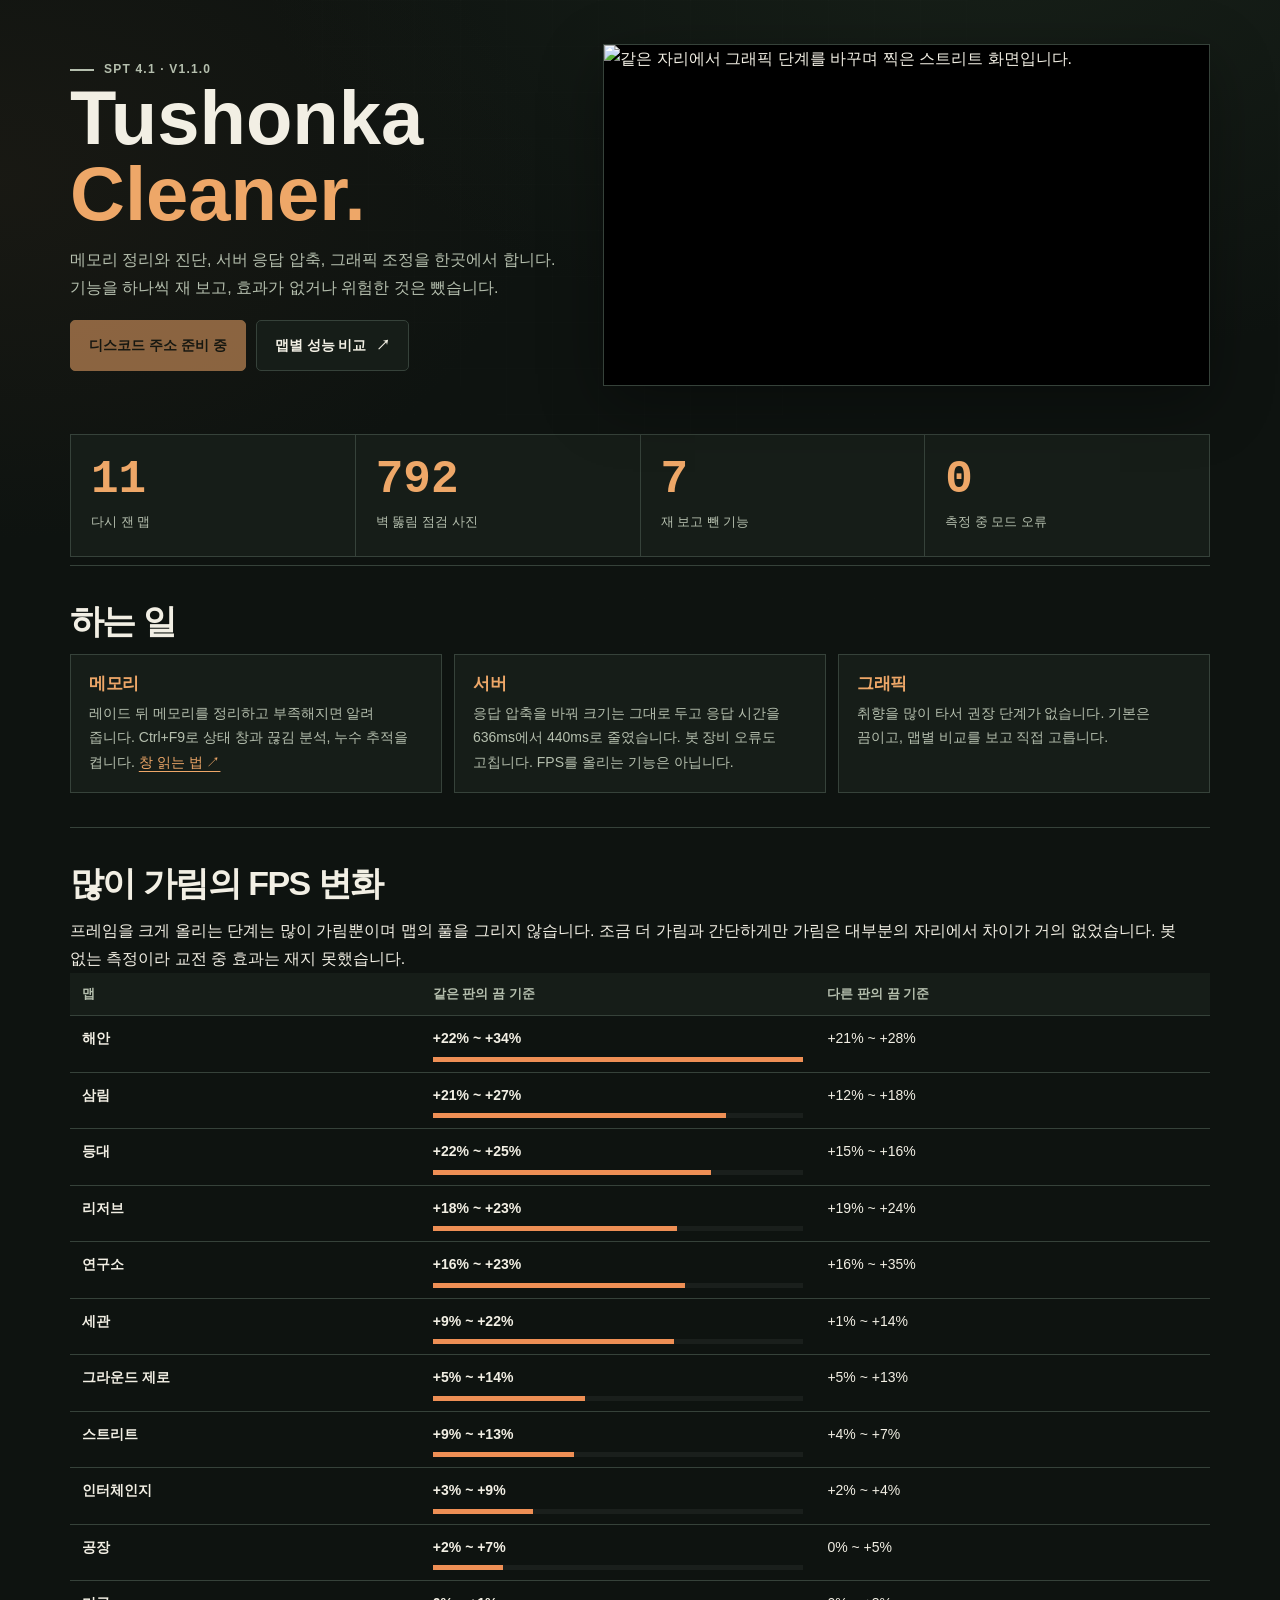
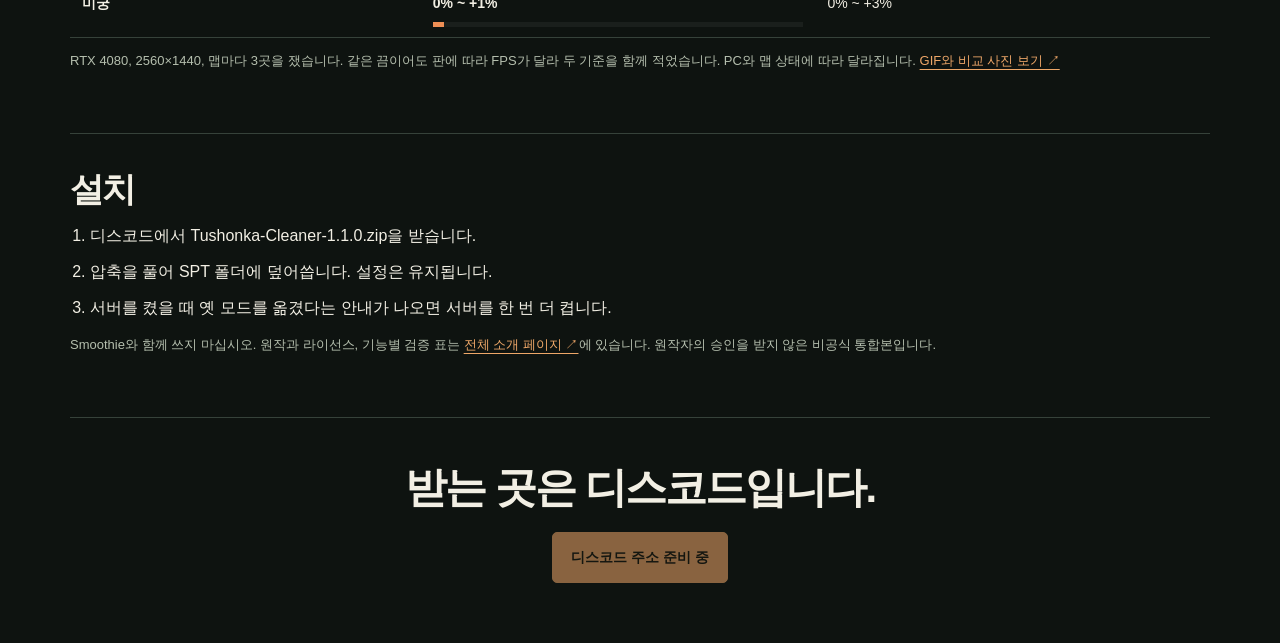
==== site/arca/index.html @ 5121fec2 "1.1.0 마무리: 그래픽 권장 제거, 소개 사이트 재구성, 영어판 사진, 아카라이브 페이지 - 그래픽은 취향을 많이 타므로 권장 표시를 없앴습니다. 첫 실행과 빠른 설정의 권장은" ====
<!doctype html>
<html lang="ko" data-lang="ko">
<head>
<meta charset="utf-8"><meta name="viewport" content="width=device-width, initial-scale=1"><meta name="color-scheme" content="dark"><meta name="theme-color" content="#0e1310">
<title>Tushonka Cleaner — 아카라이브 안내</title>
<meta name="description" content="SPT 4.1 메모리 정리, 서버, 그래픽 조정 모드입니다. 맵마다 재 보고 효과 없는 기능은 뺐습니다.">
<meta property="og:type" content="website"><meta property="og:title" content="Tushonka Cleaner"><meta property="og:description" content="맵마다 재 보고, 효과 없는 것은 뺐습니다."><meta property="og:image" content="https://danyhappy564-cmyk.github.io/Tushonka-Cleaner/img/og-ko.jpg"><meta property="og:url" content="https://danyhappy564-cmyk.github.io/Tushonka-Cleaner/arca/"><meta name="twitter:card" content="summary_large_image">
<script>document.documentElement.classList.add("js")</script>
<link rel="stylesheet" href="../style.css">
<style>
.arca-hero { display: grid; grid-template-columns: minmax(0, 1fr) minmax(0, 1.2fr); gap: 28px; align-items: center; padding: 44px 0 30px; }
.arca-hero h1 { font-size: clamp(44px, 7vw, 76px); line-height: 1; margin: 0 0 14px; }
.arca-hero h1 span { display: block; color: var(--accent); }
.arca-hero p { color: var(--muted); }
.arca-actions { display: flex; flex-wrap: wrap; gap: 10px; margin-top: 18px; }
.is-off { opacity: .55; cursor: not-allowed; }
.arca-sec { padding: 34px 0; border-top: 1px solid var(--line); }
.arca-sec h2 { font-size: clamp(24px, 3.4vw, 34px); margin: 0 0 12px; }
.arca-cards { display: grid; grid-template-columns: repeat(3, 1fr); gap: 12px; }
.arca-cards article { border: 1px solid var(--line); background: var(--surface); padding: 18px; transition: transform .25s, border-color .25s; }
.arca-cards article:hover { transform: translateY(-4px); border-color: var(--accent); }
.arca-cards h3 { font-size: 17px; margin: 0 0 6px; color: var(--accent); }
.arca-cards p { font-size: 14px; color: var(--muted); margin: 0; }
.arca-table { width: 100%; border-collapse: collapse; font-size: 15px; }
.arca-table th, .arca-table td { padding: 10px 12px; border-bottom: 1px solid var(--line); text-align: left; }
.arca-table thead th { color: var(--muted); font-size: 13px; }
.arca-steps { margin: 0; padding-left: 20px; } .arca-steps li { margin-bottom: 8px; }
.arca-end { text-align: center; padding: 44px 0 60px; border-top: 1px solid var(--line); }
.arca-end .arca-actions { justify-content: center; }
@media (max-width: 760px) { .arca-hero, .arca-cards { grid-template-columns: 1fr; } }
</style>
</head>
<body>
<main class="wrap">
  <section class="arca-hero">
    <div class="rv">
      <p class="eyebrow">SPT 4.1 · v1.1.0</p>
      <h1>Tushonka<span>Cleaner.</span></h1>
      <p>메모리 정리와 진단, 서버 응답 압축, 그래픽 조정을 한곳에서 합니다. 기능을 하나씩 재 보고, 효과가 없거나 위험한 것은 뺐습니다.</p>
      <div class="arca-actions"><span class="button primary is-off" aria-disabled="true">디스코드 주소 준비 중</span><a class="button" href="https://danyhappy564-cmyk.github.io/Tushonka-Cleaner/#graphics">맵별 성능 비교 <span aria-hidden="true">↗</span></a></div>
    </div>
    <figure class="crt rv"><img src="../img/1.1.0/TarkovStreets.gif" width="720" height="405" alt="같은 자리에서 그래픽 단계를 바꾸며 찍은 스트리트 화면입니다."></figure>
  </section>
  <div class="stats">
    <div class="stat rv"><b data-count="11">11</b><span>다시 잰 맵</span></div>
    <div class="stat rv"><b data-count="792">792</b><span>벽 뚫림 점검 사진</span></div>
    <div class="stat rv"><b data-count="7">7</b><span>재 보고 뺀 기능</span></div>
    <div class="stat rv"><b data-count="0">0</b><span>측정 중 모드 오류</span></div>
  </div>
  <section class="arca-sec">
    <h2 class="rv">하는 일</h2>
    <div class="arca-cards">
      <article class="rv"><h3>메모리</h3><p>레이드 뒤 메모리를 정리하고 부족해지면 알려 줍니다. Ctrl+F9로 상태 창과 끊김 분석, 누수 추적을 켭니다. <a href="https://danyhappy564-cmyk.github.io/Tushonka-Cleaner/#overlay">창 읽는 법 ↗</a></p></article>
      <article class="rv"><h3>서버</h3><p>응답 압축을 바꿔 크기는 그대로 두고 응답 시간을 636ms에서 440ms로 줄였습니다. 봇 장비 오류도 고칩니다. FPS를 올리는 기능은 아닙니다.</p></article>
      <article class="rv"><h3>그래픽</h3><p>취향을 많이 타서 권장 단계가 없습니다. 기본은 끔이고, 맵별 비교를 보고 직접 고릅니다.</p></article>
    </div>
  </section>
  <section class="arca-sec">
    <h2 class="rv">많이 가림의 FPS 변화</h2>
    <p class="rv">프레임을 크게 올리는 단계는 많이 가림뿐이며 맵의 풀을 그리지 않습니다. 조금 더 가림과 간단하게만 가림은 대부분의 자리에서 차이가 거의 없었습니다. 봇 없는 측정이라 교전 중 효과는 재지 못했습니다.</p>
    <div class="table-scroll rv in-table"><table class="arca-table"><thead><tr><th scope="col">맵</th><th scope="col">같은 판의 끔 기준</th><th scope="col">다른 판의 끔 기준</th></tr></thead><tbody><tr class="rv"><th scope="row">해안</th><td><strong>+22% ~ +34%</strong><span class="gain" aria-hidden="true"><i style="--w:100%"></i></span></td><td>+21% ~ +28%</td></tr><tr class="rv"><th scope="row">삼림</th><td><strong>+21% ~ +27%</strong><span class="gain" aria-hidden="true"><i style="--w:79%"></i></span></td><td>+12% ~ +18%</td></tr><tr class="rv"><th scope="row">등대</th><td><strong>+22% ~ +25%</strong><span class="gain" aria-hidden="true"><i style="--w:75%"></i></span></td><td>+15% ~ +16%</td></tr><tr class="rv"><th scope="row">리저브</th><td><strong>+18% ~ +23%</strong><span class="gain" aria-hidden="true"><i style="--w:66%"></i></span></td><td>+19% ~ +24%</td></tr><tr class="rv"><th scope="row">연구소</th><td><strong>+16% ~ +23%</strong><span class="gain" aria-hidden="true"><i style="--w:68%"></i></span></td><td>+16% ~ +35%</td></tr><tr class="rv"><th scope="row">세관</th><td><strong>+9% ~ +22%</strong><span class="gain" aria-hidden="true"><i style="--w:65%"></i></span></td><td>+1% ~ +14%</td></tr><tr class="rv"><th scope="row">그라운드 제로</th><td><strong>+5% ~ +14%</strong><span class="gain" aria-hidden="true"><i style="--w:41%"></i></span></td><td>+5% ~ +13%</td></tr><tr class="rv"><th scope="row">스트리트</th><td><strong>+9% ~ +13%</strong><span class="gain" aria-hidden="true"><i style="--w:38%"></i></span></td><td>+4% ~ +7%</td></tr><tr class="rv"><th scope="row">인터체인지</th><td><strong>+3% ~ +9%</strong><span class="gain" aria-hidden="true"><i style="--w:27%"></i></span></td><td>+2% ~ +4%</td></tr><tr class="rv"><th scope="row">공장</th><td><strong>+2% ~ +7%</strong><span class="gain" aria-hidden="true"><i style="--w:19%"></i></span></td><td>0% ~ +5%</td></tr><tr class="rv"><th scope="row">미궁</th><td><strong>0% ~ +1%</strong><span class="gain" aria-hidden="true"><i style="--w:3%"></i></span></td><td>0% ~ +3%</td></tr></tbody></table></div>
    <p class="table-note">RTX 4080, 2560×1440, 맵마다 3곳을 쟀습니다. 같은 끔이어도 판에 따라 FPS가 달라 두 기준을 함께 적었습니다. PC와 맵 상태에 따라 달라집니다. <a href="https://danyhappy564-cmyk.github.io/Tushonka-Cleaner/#graphics">GIF와 비교 사진 보기 ↗</a></p>
  </section>
  <section class="arca-sec">
    <h2 class="rv">설치</h2>
    <ol class="arca-steps rv">
      <li>디스코드에서 Tushonka-Cleaner-1.1.0.zip을 받습니다.</li>
      <li>압축을 풀어 SPT 폴더에 덮어씁니다. 설정은 유지됩니다.</li>
      <li>서버를 켰을 때 옛 모드를 옮겼다는 안내가 나오면 서버를 한 번 더 켭니다.</li>
    </ol>
    <p class="table-note">Smoothie와 함께 쓰지 마십시오. 원작과 라이선스, 기능별 검증 표는 <a href="https://danyhappy564-cmyk.github.io/Tushonka-Cleaner/#verified">전체 소개 페이지 ↗</a>에 있습니다. 원작자의 승인을 받지 않은 비공식 통합본입니다.</p>
  </section>
  <section class="arca-end"><h2 class="rv">받는 곳은 디스코드입니다.</h2><div class="arca-actions rv"><span class="button primary is-off" aria-disabled="true">디스코드 주소 준비 중</span></div></section>
</main>
<script>
(() => {
  const reduced = matchMedia('(prefers-reduced-motion: reduce)').matches;
  const io = new IntersectionObserver(es => es.forEach(e => {
    if (!e.isIntersecting) return;
    e.target.classList.add('in');
    const c = e.target.querySelector('[data-count]');
    if (c) {
      const to = +c.dataset.count, t0 = performance.now();
      if (reduced || !to) c.textContent = to;
      else { const f = n => { const k = Math.min(1, (n - t0) / 1100); c.textContent = Math.round(to * (1 - Math.pow(1 - k, 3))); if (k < 1) requestAnimationFrame(f); }; requestAnimationFrame(f); }
    }
    io.unobserve(e.target);
  }), { threshold: .08 });
  document.querySelectorAll('.rv').forEach((el, i) => { el.style.setProperty('--d', (i % 4) * .06 + 's'); io.observe(el); });
})();
</script>
</body>
</html>
---- site/style.css ----
/* Cream, olive and copper: a small field maintenance manual. */
:root {
  color-scheme: light dark;
  --bg: #f5f2e9;
  --surface: #fffdf6;
  --panel: #e9e5d8;
  --text: #262b22;
  --muted: #545d4d;
  --line: #b9bfaf;
  --accent: #913e27;
  --button: #913e27;
  --button-text: #fffaf2;
  --olive: #3e543a;
  --olive-bg: #e1e8d7;
  --warning: #704020;
  --warning-bg: #eee2ce;
  --shadow: 0 16px 48px #262b2210;
  --sans: -apple-system, BlinkMacSystemFont, "Segoe UI", "Malgun Gothic", "Apple SD Gothic Neo", sans-serif;
  --mono: ui-monospace, "Cascadia Code", "SFMono-Regular", Consolas, monospace;
}
@media (prefers-color-scheme: dark) {
  :root {
    --bg: #151b17;
    --surface: #1e2720;
    --panel: #293229;
    --text: #f3f1e6;
    --muted: #bec8b7;
    --line: #53614e;
    --accent: #f0af89;
    --button: #edb08d;
    --button-text: #24271e;
    --olive: #b8cf97;
    --olive-bg: #2b3827;
    --warning: #f5cf98;
    --warning-bg: #342d20;
    --shadow: 0 16px 48px #00000020;
  }
}
* { box-sizing: border-box; }
html { scroll-behavior: smooth; scroll-padding-top: 100px; -webkit-text-size-adjust: 100%; }
body { margin: 0; background: var(--bg); color: var(--text); font: 16px/1.75 var(--sans); word-break: keep-all; overflow-wrap: anywhere; }
html[lang="en"] body { word-break: normal; }
html[data-lang="ko"] .en, html[data-lang="en"] .ko, [hidden] { display: none !important; }
button, a { -webkit-tap-highlight-color: transparent; }
button { font: inherit; cursor: pointer; }
a { color: var(--accent); text-underline-offset: 4px; }
a:hover { text-decoration-thickness: 2px; }
button:focus-visible, a:focus-visible, summary:focus-visible { outline: 3px solid var(--accent); outline-offset: 5px; }
button:disabled { cursor: default; }
img { display: block; max-width: 100%; height: auto; }
svg { display: block; flex-shrink: 0; }
figure, p, h1, h2, h3, h4 { margin: 0; }
p + p { margin-top: 12px; }
h1, h2, h3, h4 { line-height: 1.25; }
h2 { font-size: clamp(28px, 3.5vw, 42px); font-weight: 750; letter-spacing: -.045em; text-wrap: balance; }
h3 { font-size: 21px; letter-spacing: -.025em; }
strong { font-weight: 750; }
code { font-family: var(--mono); font-size: .88em; overflow-wrap: anywhere; }
::selection { background: var(--olive); color: var(--bg); }
.wrap { width: min(1140px, calc(100% - 64px)); margin-inline: auto; }
.skip-link { position: fixed; top: -100px; left: 20px; z-index: 100; background: var(--surface); padding: 12px 20px; border: 2px solid var(--accent); }
.skip-link:focus { top: 12px; }
.site-header { position: sticky; top: 0; z-index: 20; border-bottom: 1px solid var(--line); background: var(--bg); }
.header-inner { display: flex; align-items: center; gap: 28px; min-height: 76px; }
.brand { display: flex; align-items: center; gap: 10px; text-decoration: none; color: var(--text); font-size: 15px; font-weight: 800; line-height: 1.3; white-space: nowrap; }
.brand-mark { width: 31px; height: 36px; color: var(--accent); }
.brand small { display: block; font: 10px/1.5 var(--mono); letter-spacing: .14em; color: var(--muted); }
.main-nav { display: flex; gap: 24px; margin-left: auto; }
.main-nav a { font-size: 13px; font-weight: 650; text-decoration: none; color: var(--muted); padding-block: 12px; }
.main-nav a:hover { color: var(--accent); text-decoration: underline; }
.language-switch { display: flex; padding: 3px; border: 1px solid var(--line); border-radius: 6px; flex-shrink: 0; gap: 2px; }
.language-switch button { min-width: 43px; min-height: 36px; padding: 4px 9px; background: transparent; color: var(--muted); border: 0; border-radius: 3px; font-size: 12px; font-weight: 750; }
.language-switch button[aria-pressed="true"] { background: var(--text); color: var(--bg); }
.eyebrow { display: flex; align-items: center; gap: 10px; color: var(--accent); font-size: 12px; font-weight: 750; letter-spacing: .1em; text-transform: uppercase; }
.eyebrow::before { content: ""; width: 24px; height: 2px; background: currentColor; }
.hero { padding: 68px 0 46px; }
.hero-topline { display: flex; align-items: center; justify-content: space-between; gap: 16px; margin-bottom: 34px; }
.version { font: 12px/1.5 var(--mono); color: var(--muted); }
.hero-grid { display: grid; grid-template-columns: .9fr 1.1fr; gap: 46px; align-items: center; }
.hero-grid > *, .feature-grid > *, .memory-layout > *, .screens-layout > *, .install-layout > *, .notice-grid > * { min-width: 0; }
.hero h1 { font-size: clamp(58px, 6.8vw, 84px); line-height: .99; font-weight: 850; letter-spacing: -.065em; }
.hero h1 span { display: block; color: var(--accent); }
.hero-lead { margin-top: 26px; font-size: clamp(19px, 2vw, 22px); line-height: 1.65; letter-spacing: -.03em; max-width: 470px; text-wrap: pretty; }
.hero-context { color: var(--muted); font-size: 14px; margin-top: 12px; }
.actions { display: flex; flex-wrap: wrap; gap: 10px; margin-top: 26px; }
.button { display: inline-flex; align-items: center; justify-content: center; gap: 10px; padding: 12px 18px; border: 1px solid var(--line); border-radius: 5px; color: var(--text); background: var(--surface); text-decoration: none; font-size: 14px; font-weight: 750; min-height: 48px; }
.button svg { width: 17px; height: 17px; }
.button.primary { background: var(--button); color: var(--button-text); border-color: var(--button); }
.button:hover { text-decoration: underline; }
.hero-footnote { margin-top: 18px; font-size: 12px; color: var(--muted); }
.media-sheet { border: 1px solid var(--line); background: var(--surface); box-shadow: var(--shadow); padding: 12px; transform: rotate(1deg); }
.media-sheet > * { transform: rotate(0deg); }
.sheet-heading { display: flex; justify-content: space-between; gap: 12px; padding: 3px 3px 12px; font: 11px/1.5 var(--mono); color: var(--muted); }
.sheet-heading .signal { color: var(--olive); font-weight: 700; }
.media-sheet img { width: 100%; background: #171c19; aspect-ratio: 16 / 9; }
.media-sheet figcaption { font-size: 12px; color: var(--muted); padding: 12px 3px 2px; min-height: 52px; }
.media-controls { display: flex; justify-content: flex-end; margin-top: 10px; }
.text-button { background: transparent; border: 1px solid var(--line); color: var(--text); padding: 6px 12px; border-radius: 4px; min-height: 36px; font-size: 12px; }
.text-button:hover { border-color: var(--accent); }
.compat-strip { display: flex; gap: 12px; align-items: baseline; margin-top: 44px; padding: 15px 18px; border-left: 3px solid var(--accent); background: var(--panel); font-size: 13px; }
.compat-strip strong { white-space: nowrap; color: var(--accent); }
.section { padding-block: 70px; border-top: 1px solid var(--line); }
.section-heading { display: grid; grid-template-columns: 1fr 1fr; gap: 44px; align-items: end; margin-bottom: 32px; }
.section-heading .eyebrow { margin-bottom: 14px; }
.section-intro { color: var(--muted); max-width: 520px; font-size: 15px; }
.feature-grid { display: grid; grid-template-columns: repeat(3, 1fr); gap: 32px; }
.feature { border-top: 2px solid var(--olive); padding-top: 23px; }
.feature-top { display: flex; justify-content: space-between; align-items: center; gap: 12px; margin-bottom: 16px; }
.feature-icon { width: 28px; height: 28px; color: var(--olive); }
.feature-tag { color: var(--muted); font: 11px/1.5 var(--mono); letter-spacing: .07em; }
.feature h3 { margin-bottom: 12px; }
.feature p { font-size: 14px; color: var(--muted); }
.feature a { display: inline-block; font-size: 13px; font-weight: 750; margin-top: 16px; }
.conditions { display: flex; flex-wrap: wrap; align-items: center; gap: 8px 20px; padding: 13px 16px; margin-bottom: 12px; background: var(--panel); font: 12px/1.65 var(--mono); color: var(--muted); border-radius: 4px; }
.conditions strong { color: var(--text); font-family: var(--sans); }
.table-note { font-size: 13px; color: var(--muted); margin: 12px 0 26px; }
table { border-collapse: collapse; width: 100%; text-align: left; }
caption { text-align: left; font-size: 14px; font-weight: 750; margin-bottom: 12px; }
thead { color: var(--muted); font-size: 12px; background: var(--surface); }
th, td { padding: 17px 18px; border-bottom: 1px solid var(--line); vertical-align: top; }
th { font-weight: 700; }
tbody th { font-size: 14px; }
td { font-size: 14px; }
.graphics-table tbody th { width: 22%; }
.graphics-table td:last-child { width: 32%; color: var(--muted); font-size: 13px; }
.values { white-space: nowrap; font: 13px/1.9 var(--mono); font-variant-numeric: tabular-nums; }
.recommended-row { background: var(--olive-bg); }
.badge { display: inline-block; background: var(--olive-bg); color: var(--olive); border: 1px solid var(--olive); padding: 1px 7px; border-radius: 3px; font-size: 10px; font-weight: 750; line-height: 1.7; white-space: nowrap; vertical-align: middle; }
.graphics-table .badge { margin-top: 6px; }
.reduction { color: var(--olive); display: block; font-size: 12px; margin-top: 5px; font-weight: 700; }
.tradeoff { color: var(--warning); }
.evidence { padding: 24px 26px; border: 1px solid var(--accent); background: var(--surface); margin: 26px 0 36px; }
.evidence h3 { font-size: 18px; color: var(--accent); margin-bottom: 8px; }
.evidence p { font-size: 14px; }
.evidence .detail { color: var(--muted); font-size: 13px; }
.gallery-header { display: flex; flex-wrap: wrap; justify-content: space-between; align-items: center; gap: 16px; margin-bottom: 16px; }
.scene-controls { display: flex; gap: 6px; }
.scene-controls button { font-size: 12px; padding: 8px 14px; border: 1px solid var(--line); border-radius: 4px; color: var(--muted); background: transparent; min-height: 40px; }
.scene-controls button[aria-pressed="true"] { background: var(--text); color: var(--bg); border-color: var(--text); }
.comparison { margin-bottom: 16px; }
.comparison img { width: 100%; border: 1px solid var(--line); }
.comparison a { display: block; }
.comparison figcaption { display: flex; flex-wrap: wrap; justify-content: space-between; gap: 8px 20px; color: var(--muted); font-size: 12px; padding-top: 10px; }
.comparison .enlarge { color: var(--accent); text-decoration: underline; text-underline-offset: 3px; }
.quad-key { display: grid; grid-template-columns: repeat(2, 1fr); border: 1px solid var(--line); background: var(--surface); margin-top: 16px; }
.quad-key div { padding: 10px 16px; font-size: 12px; }
.quad-key div:nth-child(odd) { border-right: 1px solid var(--line); }
.quad-key div:nth-child(-n+2) { border-bottom: 1px solid var(--line); }
.quad-key small { display: block; color: var(--muted); font-size: 10px; margin-bottom: 2px; }
.gallery-note { font-size: 13px; color: var(--muted); margin-top: 14px; }
.memory-layout { display: grid; grid-template-columns: 1.35fr .8fr; gap: 42px; align-items: start; }
.mode-row { display: grid; grid-template-columns: 135px 1fr; gap: 18px; padding: 21px 0; border-bottom: 1px solid var(--line); }
.mode-row:first-child { padding-top: 0; }
.mode-row h3 { font-size: 15px; margin-bottom: 6px; }
.mode-row p { font-size: 14px; }
.mode-row .mode-use { font-size: 12px; color: var(--muted); margin: 0 0 4px; }
.mode-note { font-size: 12px; color: var(--muted); margin-top: 16px; }
.cleanup-report { background: var(--surface); border: 1px solid var(--line); padding: 25px; }
.report-kicker { color: var(--accent); font-size: 11px; font-weight: 750; letter-spacing: .05em; margin-bottom: 20px; }
.cleanup-report h3 { font-size: 17px; margin-bottom: 8px; }
.cleanup-report p { font-size: 13px; color: var(--muted); }
.memory-values { display: flex; align-items: center; gap: 12px; flex-wrap: wrap; margin: 23px 0 18px; font: 750 28px/1.3 var(--mono); letter-spacing: -.06em; }
.memory-values span:last-child { color: var(--olive); }
.memory-values .arrow { font: 20px/1 var(--sans); color: var(--muted); }
.report-cost { display: grid; grid-template-columns: 1fr 1fr; border-block: 1px solid var(--line); padding-block: 15px; margin-bottom: 16px; gap: 16px; }
.report-cost strong { display: block; font: 700 21px/1.4 var(--mono); color: var(--text); }
.report-cost span { font-size: 11px; color: var(--muted); }
.cleanup-report .test-limit { color: var(--text); }
.inline-note { background: var(--warning-bg); color: var(--warning); padding: 18px 22px; font-size: 14px; margin-top: 26px; border-left: 3px solid var(--warning); }
.server-table td { font-size: 16px; font-family: var(--mono); font-variant-numeric: tabular-nums; }
.server-table td:nth-child(2) { font-weight: 750; }
.server-table tbody th { width: 40%; }
.server-table .badge { margin-left: 8px; }
.server-explanation { display: grid; grid-template-columns: 1fr 1fr; gap: 32px; margin-top: 22px; font-size: 14px; }
.server-explanation p { margin: 0; color: var(--muted); }
.server-explanation strong { color: var(--text); }
.spots { display: grid; grid-template-columns: 1fr; gap: 14px; margin-top: 24px; }
.spots img { width: 100%; border: 1px solid var(--line); }
.spots figcaption { color: var(--muted); font-size: 12px; padding-top: 6px; }
.web-shots { margin-top: 44px; }
.web-shots h3 { margin-bottom: 16px; }
.web-grid { display: grid; grid-template-columns: repeat(3, minmax(0, 1fr)); gap: 16px; align-items: start; }
.web-grid img { width: 100%; border: 1px solid var(--line); }
.web-grid figcaption { color: var(--muted); font-size: 12px; padding-top: 8px; }
@media (max-width: 760px) { .web-grid { grid-template-columns: 1fr; } }
.screens-layout { display: grid; grid-template-columns: 1fr 1fr; gap: 44px; align-items: start; }
.screen-figure { border: 1px solid var(--line); padding: 10px; background: var(--surface); }
.screen-figure img { width: 100%; }
.screen-figure figcaption { font-size: 12px; color: var(--muted); padding: 12px 4px 3px; }
.screen-role { padding: 0 0 23px; margin-bottom: 23px; border-bottom: 1px solid var(--line); }
.screen-role:last-child { margin: 0; padding: 0; border: 0; }
.screen-role h3 { display: flex; align-items: center; gap: 12px; margin-bottom: 10px; font-size: 18px; }
.keycap { display: inline-block; font: 700 12px/1 var(--mono); padding: 7px 9px; border: 1px solid var(--line); border-bottom-width: 3px; border-radius: 4px; color: var(--olive); background: var(--surface); }
.role-marker { color: var(--olive); font: 11px/1.2 var(--mono); }
.screen-role p { font-size: 14px; color: var(--muted); }
.address { display: inline-block; background: var(--panel); color: var(--text); border-radius: 3px; padding: 5px 10px; margin-top: 10px; font-size: 13px; }
.install-layout { display: grid; grid-template-columns: 1.05fr 1fr; gap: 48px; }
.install-steps { padding: 0; margin: 0; list-style: none; counter-reset: installation; }
.install-steps li { counter-increment: installation; display: grid; grid-template-columns: 30px 1fr; gap: 16px; margin-bottom: 26px; }
.install-steps li::before { content: counter(installation, decimal-leading-zero); font: 13px/1.6 var(--mono); color: var(--accent); padding-top: 2px; }
.install-steps h3 { font-size: 17px; margin-bottom: 8px; }
.install-steps p { font-size: 14px; color: var(--muted); }
.install-steps .button { margin-top: 12px; }
.migration { background: var(--panel); padding: 26px; }
.migration h3 { font-size: 19px; margin-bottom: 14px; }
.migration p { font-size: 14px; }
.folder-label { font: 12px/1.5 var(--mono); padding: 10px 12px; border: 1px dashed var(--muted); margin: 18px 0; background: var(--bg); }
.migration .detail { font-size: 12px; color: var(--muted); }
details { margin-top: 20px; border-top: 1px solid var(--line); padding-top: 15px; }
summary { cursor: pointer; font-size: 13px; font-weight: 750; color: var(--accent); }
details p { padding-top: 12px; font-size: 13px; }
.notice-grid { display: grid; grid-template-columns: 1fr 1fr; gap: 24px; }
.notice-card { border: 1px solid var(--line); padding: 25px; background: var(--surface); }
.notice-card h3 { font-size: 18px; margin-bottom: 16px; }
.notice-card ul { padding-left: 18px; margin: 0; }
.notice-card li { padding-left: 3px; font-size: 14px; margin-bottom: 12px; }
.notice-card li:last-child { margin-bottom: 0; }
.notice-card.unverified { background: var(--warning-bg); color: var(--warning); border-color: var(--warning); }
.credit-intro { font-size: 14px; color: var(--muted); max-width: 780px; }
.credits { display: grid; grid-template-columns: repeat(2, 1fr); gap: 0 40px; margin-top: 26px; }
.credit { padding: 22px 0; border-bottom: 1px solid var(--line); }
.credit h3 { font-size: 16px; margin-bottom: 6px; }
.credit h3 small { font: 10px/1.5 var(--mono); color: var(--muted); padding-left: 8px; }
.credit p { font-size: 13px; color: var(--muted); }
.credit a { display: inline-block; font-size: 13px; margin-top: 8px; }
.disclaimer { margin-top: 26px; padding: 18px 20px; border: 1px dashed var(--line); color: var(--muted); font-size: 14px; }
.disclaimer strong { color: var(--text); }
.disclaimer ol { margin: 8px 0 0; padding-left: 20px; }
.disclaimer li { margin: 5px 0; }
.source-links { display: flex; flex-wrap: wrap; gap: 12px 24px; margin-top: 22px; font-size: 13px; }
.site-footer { padding: 24px 0; border-top: 1px solid var(--line); }
.footer-inner { display: flex; justify-content: space-between; align-items: center; gap: 16px; color: var(--muted); font-size: 11px; }
.footer-inner a { font-size: 12px; }
@media (max-width: 1000px) {
  .header-inner { gap: 20px; }
  .main-nav { gap: 17px; }
  .hero-grid { gap: 30px; }
  .hero h1 { font-size: 65px; }
  .graphics-table th, .graphics-table td { padding: 14px 12px; }
  .graphics-table td:last-child { width: 28%; }
  .memory-layout { grid-template-columns: 1.15fr .85fr; gap: 28px; }
  .mode-row { grid-template-columns: 108px 1fr; gap: 12px; }
  .memory-values { font-size: 25px; }
}
@media (max-width: 800px) {
  .hero-grid { grid-template-columns: 1fr; gap: 36px; }
  .hero h1 { font-size: clamp(64px, 11vw, 86px); }
  .hero h1 span { display: inline; }
  .hero-lead { max-width: 650px; }
  .hero-media { max-width: 680px; width: 100%; margin-inline: auto; }
  .media-sheet { transform: none; }
  .section-heading { gap: 24px; }
  .feature-grid { gap: 20px; }
  .feature h3 { font-size: 18px; }
  .feature-tag { font-size: 10px; }
  .memory-layout, .screens-layout, .install-layout { grid-template-columns: 1fr; gap: 32px; }
  .mode-row { grid-template-columns: 145px 1fr; }
  .cleanup-report { max-width: none; }
  .memory-values { font-size: 32px; }
  .screen-figure { max-width: 550px; }
  .graphics-table thead { display: none; }
  .graphics-table, .graphics-table tbody { display: block; }
  .graphics-table caption { display: block; }
  .graphics-table tr { display: grid; grid-template-columns: 1fr 1fr; border: 1px solid var(--line); border-bottom: 0; margin-bottom: 12px; }
  .graphics-table tbody th { grid-column: 1 / -1; width: auto; padding: 12px 16px; }
  .graphics-table td { padding: 12px 16px; }
  .graphics-table td:nth-child(3) { border-left: 1px solid var(--line); }
  .graphics-table td:last-child { grid-column: 1 / -1; width: auto; }
  .graphics-table td[data-column]::before { display: block; content: attr(data-column); font: 11px/1.5 var(--sans); color: var(--muted); margin-bottom: 3px; }
  .graphics-table .badge { margin: 0 0 0 8px; }
  .values { font-size: 14px; }
}
@media (max-width: 680px) {
  html { scroll-padding-top: 130px; }
  .wrap { width: calc(100% - 40px); }
  .header-inner { min-height: 0; flex-wrap: wrap; gap: 0 12px; padding-top: 12px; }
  .brand { font-size: 13px; gap: 8px; }
  .brand small { font-size: 9px; }
  .brand-mark { width: 25px; height: 30px; }
  .language-switch { margin-left: auto; }
  .language-switch button { min-width: 40px; padding-inline: 6px; }
  .main-nav { order: 3; margin: 5px 0 0; width: 100%; justify-content: space-between; gap: 10px; }
  .main-nav a { font-size: 12px; padding: 10px 0; }
  .hero { padding: 34px 0; }
  .hero-topline { align-items: baseline; margin-bottom: 27px; }
  .eyebrow { font-size: 10px; gap: 8px; letter-spacing: .07em; }
  .eyebrow::before { width: 16px; }
  .version { font-size: 10px; }
  .hero h1 { font-size: clamp(57px, 14vw, 76px); }
  .hero h1 span { display: block; }
  .hero-lead { margin-top: 22px; font-size: 20px; }
  .hero-context { font-size: 13px; }
  .hero-footnote { font-size: 11px; }
  .actions { gap: 8px; }
  .actions .button { padding-inline: 14px; font-size: 13px; }
  .hero-grid { gap: 28px; }
  .compat-strip { display: block; margin-top: 28px; padding: 14px 16px; font-size: 12px; }
  .compat-strip strong { display: block; margin-bottom: 3px; }
  .section { padding-block: 44px; }
  .section-heading { grid-template-columns: 1fr; gap: 16px; margin-bottom: 26px; }
  .section-heading .eyebrow { margin-bottom: 12px; }
  .section-intro { font-size: 14px; }
  .feature-grid { grid-template-columns: 1fr; gap: 24px; }
  .feature { padding-top: 16px; }
  .feature-top { margin-bottom: 10px; }
  .feature h3 { font-size: 20px; margin-bottom: 9px; }
  .feature a { margin-top: 10px; }
  .conditions { gap: 4px 13px; padding: 12px 14px; font-size: 11px; }
  .conditions strong { width: 100%; }
  .graphics-table th, .graphics-table td { padding-inline: 13px; }
  .values { font-size: 12px; }
  .evidence { padding: 20px; margin: 22px 0 28px; }
  .evidence h3 { font-size: 17px; }
  .quad-key div { padding: 10px 12px; font-size: 11px; }
  .mode-row { grid-template-columns: 1fr; gap: 8px; padding-block: 18px; }
  .mode-name { display: flex; align-items: center; gap: 10px; }
  .mode-row h3 { margin-bottom: 0; font-size: 16px; }
  .cleanup-report { padding: 22px; }
  .memory-values { font-size: 27px; gap: 10px; }
  .inline-note { padding: 16px 18px; font-size: 13px; }
  .server-table th, .server-table td { padding: 14px 10px; }
  .server-table td { font-size: 14px; }
  .server-table .badge { display: none; }
  .server-explanation { grid-template-columns: 1fr; gap: 14px; font-size: 13px; }
  .migration { padding: 23px; }
  .notice-grid { grid-template-columns: 1fr; gap: 16px; }
  .notice-card { padding: 22px; }
  .credits { grid-template-columns: 1fr; }
  .footer-inner { align-items: start; flex-direction: column; gap: 8px; }
}
@media (prefers-reduced-motion: reduce) {
  html { scroll-behavior: auto; }
  *, *::before, *::after { animation: none !important; transition: none !important; }
}

/* 1.1.0: 맵별 비교와 기능 검증 */
.table-scroll { overflow-x: auto; }
.summary-table .values { font-family: var(--mono); font-size: 13px; }
.summary-table td:last-child, .graphics-table.level-table td:last-child { width: auto; color: inherit; font-size: inherit; }
.graphics-table.level-table { margin: 24px 0; }
.map-list { margin-top: 14px; }
.map-detail { margin-top: 0; padding: 13px 0; }
.map-detail summary { font-size: 15px; }
.map-gif { display: block; width: 100%; max-width: 720px; height: auto; margin: 14px 0; border: 1px solid var(--line); }
.map-table { width: 100%; border-collapse: collapse; font-size: 14px; }
.map-table th, .map-table td { padding: 8px 10px; border-bottom: 1px solid var(--line); text-align: left; white-space: nowrap; }
.map-table small { display: block; color: var(--muted); font-size: 12px; }
.map-compare { display: grid; grid-template-columns: repeat(auto-fit, minmax(280px, 1fr)); gap: 10px; }
.map-compare img { display: block; width: 100%; height: auto; border: 1px solid var(--line); }
.verify-table { margin-bottom: 26px; min-width: 760px; width: 100%; table-layout: fixed; }
.verify-table th:nth-child(1) { width: 19%; }
.verify-table th:nth-child(2) { width: 31%; }
.verify-table th:nth-child(3) { width: 38%; }
.verify-table th:nth-child(4) { width: 12%; }
.verify-table tbody td { font-family: var(--sans); font-size: 14px; line-height: 1.55; text-align: left; font-variant-numeric: normal; white-space: normal; display: table-cell; }
.verify-table tbody th { display: table-cell; }
.verify-table tr { display: table-row; }
.verify-table tbody td::before { content: none; }
.verdict { display: inline-block; padding: 2px 8px; font-size: 12px; font-weight: 750; white-space: nowrap; border: 1px solid var(--line); }
.v-keep .verdict { background: var(--olive-bg); color: var(--olive); border-color: var(--olive); }
.v-cut .verdict { background: var(--warning-bg); color: var(--warning); border-color: var(--warning); }
.mode-shots { display: grid; grid-template-columns: repeat(auto-fit, minmax(240px, 1fr)); gap: 12px; margin-top: 22px; }
.mode-shots img { display: block; width: 100%; height: auto; border: 1px solid var(--line); }
.mode-shots figcaption { color: var(--muted); font-size: 13px; padding-top: 6px; }
.mode-keys { margin-top: 28px; }
.mode-keys h3 { font-size: 18px; margin-bottom: 8px; }
.mode-keys p { font-size: 14px; }
.address + .address { margin-top: 6px; }
.verify-table tbody td:nth-child(2) { font-weight: 400; }

/* ===== 1.1.0 다듬기: 어두운 화면과 움직임 ===== */
:root, :root:not([data-x]) {
  --bg: #0e1310; --surface: #161d18; --panel: #1f2820; --text: #f2efe4; --muted: #b5bfae; --line: #36423a;
  --accent: #eea768; --button: #eea768; --button-text: #1b1a12; --olive: #b9d296; --olive-bg: #27331f; --warning: #f5cf98; --warning-bg: #322a1b;
  --shadow: 0 18px 60px #00000055; --lv-off: #76817a; --lv-light: #7cc4b5; --lv-more: #e6c35c; --lv-most: #ee8f55;
}
html { scroll-behavior: smooth; }
body { background: radial-gradient(1200px 700px at 78% -8%, #2a3a2a55, transparent 62%), radial-gradient(900px 600px at 0% 20%, #3a2a1d3d, transparent 60%), var(--bg); background-attachment: fixed; }
body::before { content: ""; position: fixed; inset: 0; pointer-events: none; z-index: -1; opacity: .35; background-image: linear-gradient(#ffffff08 1px, transparent 1px), linear-gradient(90deg, #ffffff08 1px, transparent 1px); background-size: 46px 46px; mask-image: radial-gradient(ellipse at 50% 0, #000 20%, transparent 72%); }
.site-header { backdrop-filter: blur(12px); background: #0e1310d9; transition: box-shadow .3s; }
.scrolled .site-header { box-shadow: 0 8px 30px #00000066; }
.progress { position: fixed; top: 0; left: 0; height: 3px; width: 100%; transform-origin: 0 50%; transform: scaleX(var(--p, 0)); background: linear-gradient(90deg, var(--lv-more), var(--accent)); z-index: 60; pointer-events: none; }
.main-nav a { position: relative; }
.main-nav a::after { content: ""; position: absolute; left: 0; right: 0; bottom: -6px; height: 2px; background: var(--accent); transform: scaleX(0); transform-origin: 0 50%; transition: transform .25s; }
.main-nav a:hover::after, .main-nav a.is-here::after { transform: scaleX(1); }
.brand-mark { animation: can-tilt 6s ease-in-out infinite; transform-origin: 50% 90%; color: var(--accent); }
@keyframes can-tilt { 0%, 86%, 100% { transform: rotate(0); } 90% { transform: rotate(-9deg); } 94% { transform: rotate(7deg); } 97% { transform: rotate(-3deg); } }
#hero-title { letter-spacing: -.02em; }
#hero-title span { background: linear-gradient(100deg, var(--accent), #ffd9a8 45%, var(--accent) 70%); background-size: 220% 100%; -webkit-background-clip: text; background-clip: text; color: transparent; animation: shine 7s linear infinite; }
@keyframes shine { to { background-position: -220% 0; } }
.hero-media .media-sheet { background: var(--surface); border-color: var(--line); box-shadow: var(--shadow); transition: transform .35s cubic-bezier(.2,.8,.2,1); transform: perspective(1100px) rotateY(var(--ry, -2deg)) rotateX(var(--rx, 1deg)); }
.button { transition: transform .18s, box-shadow .18s, background .18s; }
.button:hover { transform: translateY(-2px); box-shadow: 0 10px 26px #00000055; }
.stats { display: grid; grid-template-columns: repeat(4, 1fr); gap: 1px; background: var(--line); border: 1px solid var(--line); margin-top: 18px; margin-bottom: 8px; }
.stat { background: var(--surface); padding: 22px 20px; }
.stat b { display: block; font: 800 clamp(30px, 4vw, 46px)/1 var(--mono); color: var(--accent); font-variant-numeric: tabular-nums; }
.stat span { display: block; margin-top: 8px; color: var(--muted); font-size: 13px; }
.feature { transition: transform .25s, border-color .25s, box-shadow .25s; }
.feature:hover { transform: translateY(-5px); border-color: var(--accent); box-shadow: var(--shadow); }
.js .rv { opacity: 0; transform: translateY(18px); transition: opacity .65s ease, transform .65s cubic-bezier(.2,.8,.2,1); transition-delay: var(--d, 0s); }
.js .rv.in { opacity: 1; transform: none; }
.level-grid { display: grid; grid-template-columns: repeat(3, 1fr); gap: 14px; margin-bottom: 26px; }
.level-card { border: 1px solid var(--line); border-top: 3px solid var(--c); background: var(--surface); padding: 20px; transition: transform .25s, box-shadow .25s; }
.level-card:hover { transform: translateY(-4px); box-shadow: var(--shadow); }
.level-card h3 { font-size: 19px; color: var(--c); margin-bottom: 8px; }
.level-card p { font-size: 14px; color: var(--muted); }
.level-card ul { margin: 12px 0 0; padding-left: 18px; font-size: 13px; }
.level-card li { margin-bottom: 4px; }
.level-light { --c: var(--lv-light); } .level-more { --c: var(--lv-more); } .level-most { --c: var(--lv-most); }
.map-explorer { margin: 18px 0 28px; }
.map-tabs { display: flex; flex-wrap: wrap; gap: 6px; margin-bottom: 16px; }
.map-tab, .mode-tab { border: 1px solid var(--line); background: var(--surface); color: var(--muted); padding: 9px 14px; font-size: 14px; font-weight: 700; cursor: pointer; transition: background .18s, color .18s, transform .18s, border-color .18s; }
.map-tab:hover, .mode-tab:hover { border-color: var(--accent); color: var(--text); transform: translateY(-1px); }
.map-tab[aria-selected="true"], .mode-tab[aria-selected="true"] { background: var(--accent); border-color: var(--accent); color: var(--button-text); }
.map-panel { animation: rise .45s cubic-bezier(.2,.8,.2,1); }
@keyframes rise { from { opacity: 0; transform: translateY(12px); } }
.map-head { display: flex; flex-wrap: wrap; align-items: baseline; justify-content: space-between; gap: 6px 20px; margin-bottom: 12px; }
.map-head h3 { font-size: 24px; }
.map-head p { color: var(--accent); font-weight: 700; font-size: 14px; }
.map-grid { display: grid; grid-template-columns: minmax(0, 1.15fr) minmax(0, 1fr); gap: 16px; align-items: start; }
.crt { position: relative; margin: 0; border: 1px solid var(--line); background: #000; box-shadow: var(--shadow); overflow: hidden; }
.crt img { display: block; width: 100%; height: auto; }
.spot-list { display: grid; gap: 10px; }
.spot-card { border: 1px solid var(--line); background: var(--surface); padding: 12px 14px; }
.spot-card h4 { display: flex; justify-content: space-between; gap: 10px; font-size: 14px; margin: 0 0 8px; }
.spot-card h4 small { color: var(--muted); font-weight: 500; font-size: 12px; }
.bar-row { display: grid; grid-template-columns: 118px 1fr 58px; align-items: center; gap: 8px; font-size: 12px; margin-top: 4px; }
.bar-name { color: var(--muted); white-space: nowrap; overflow: hidden; text-overflow: ellipsis; }
.bar-track { height: 9px; background: #ffffff0d; overflow: hidden; }
.bar-track i { display: block; height: 100%; width: var(--w); background: var(--c, var(--lv-off)); transform-origin: 0 50%; transform: scaleX(1); }
.js .map-panel:not(.go) .bar-track i { transform: scaleX(0); }
.js .map-panel.go .bar-track i { transition: transform .9s cubic-bezier(.2,.8,.2,1); }
.bar-val { font: 700 13px var(--mono); text-align: right; }
.bar-val small { margin-left: 5px; font-weight: 400; color: var(--muted); font-size: 11px; }
.bar-off { --c: var(--lv-off); } .bar-light { --c: var(--lv-light); } .bar-more { --c: var(--lv-more); } .bar-most { --c: var(--lv-most); }
.map-compare { display: grid; grid-template-columns: repeat(3, minmax(0, 1fr)); gap: 10px; }
.map-compare img { display: block; width: 100%; height: auto; border: 1px solid var(--line); transition: transform .25s, border-color .25s; }
.map-compare a:hover img { transform: scale(1.02); border-color: var(--accent); }
.map-jump { background: none; border: 0; padding: 0; color: inherit; font: inherit; font-weight: 700; cursor: pointer; text-decoration: underline; text-decoration-color: var(--line); text-underline-offset: 3px; }
.map-jump:hover { color: var(--accent); }
.summary-table td { width: auto !important; color: inherit !important; font-size: 14px !important; }
.gain-cell { min-width: 150px; }
.gain { display: block; height: 5px; margin-top: 6px; background: #ffffff0d; overflow: hidden; }
.gain i { display: block; height: 100%; width: var(--w); background: var(--lv-most); transform-origin: 0 50%; transform: scaleX(0); transition: transform 1s cubic-bezier(.2,.8,.2,1) .2s; }
.in .gain i, html:not(.js) .gain i { transform: scaleX(1); }
.callouts { display: grid; gap: 14px; margin-top: 14px; }
.callouts .evidence, .callouts .inline-note { margin: 0; }
.mode-tabs { display: flex; flex-wrap: wrap; gap: 6px; margin: 14px 0 22px; }
.gloss-title { margin-top: 8px; }
.gloss-layout { display: grid; grid-template-columns: minmax(0, 1fr) minmax(0, 1.2fr); gap: 20px; align-items: start; margin-top: 12px; }
.anno-wrap { position: sticky; top: 84px; }
.anno-pin { position: absolute; left: calc(78.5% + 1px); width: 26px; height: 26px; margin-top: -13px; border-radius: 50%; border: 0; background: var(--accent); color: var(--button-text); font: 800 13px var(--mono); cursor: pointer; box-shadow: 0 0 0 0 #eea76899; animation: ping 2.6s ease-out infinite; }
.anno-pin:nth-of-type(2n) { animation-delay: .5s; } .anno-pin:nth-of-type(3n) { animation-delay: 1s; }
@keyframes ping { 70% { box-shadow: 0 0 0 11px #eea76800; } 100% { box-shadow: 0 0 0 0 #eea76800; } }
.gloss-group { margin-bottom: 18px; }
.gloss-group h4 { font-size: 13px; letter-spacing: .04em; color: var(--accent); margin: 0 0 6px; padding-bottom: 5px; border-bottom: 1px solid var(--line); }
.gloss dl { margin: 0; }
.gloss-row { padding: 9px 10px; border-left: 2px solid transparent; transition: background .25s, border-color .25s; }
.gloss-row.flash { background: #eea7681f; border-left-color: var(--accent); }
.gloss dt { font-weight: 800; font-size: 14px; }
.gloss dd { margin: 3px 0 0; font-size: 13px; color: var(--muted); }
.pin { display: inline-grid; place-items: center; width: 20px; height: 20px; margin-right: 7px; border-radius: 50%; background: var(--accent); color: var(--button-text); font: 800 11px var(--mono); }
.verify-filter { display: flex; flex-wrap: wrap; gap: 6px; margin-bottom: 12px; }
.verify-table tr { transition: opacity .2s; }
.verify-table tr[hidden] { display: none !important; }
.v-gone .verdict { background: #233334; color: #a5d7d6; border-color: #5d8f8e; }
@media (max-width: 860px) {
  .stats { grid-template-columns: repeat(2, 1fr); }
  .level-grid, .map-grid, .gloss-layout { grid-template-columns: 1fr; }
  .map-compare { grid-template-columns: 1fr; }
  .anno-wrap { position: static; }
  .hero-media .media-sheet { transform: none; }
  .bar-row { grid-template-columns: 104px 1fr 54px; }
}
@media (prefers-reduced-motion: reduce) {
  html { scroll-behavior: auto; }
  *, *::before, *::after { animation: none !important; transition: none !important; }
  .js .rv { opacity: 1; transform: none; }
  .js .map-panel:not(.go) .bar-track i, .gain i { transform: none; }
}
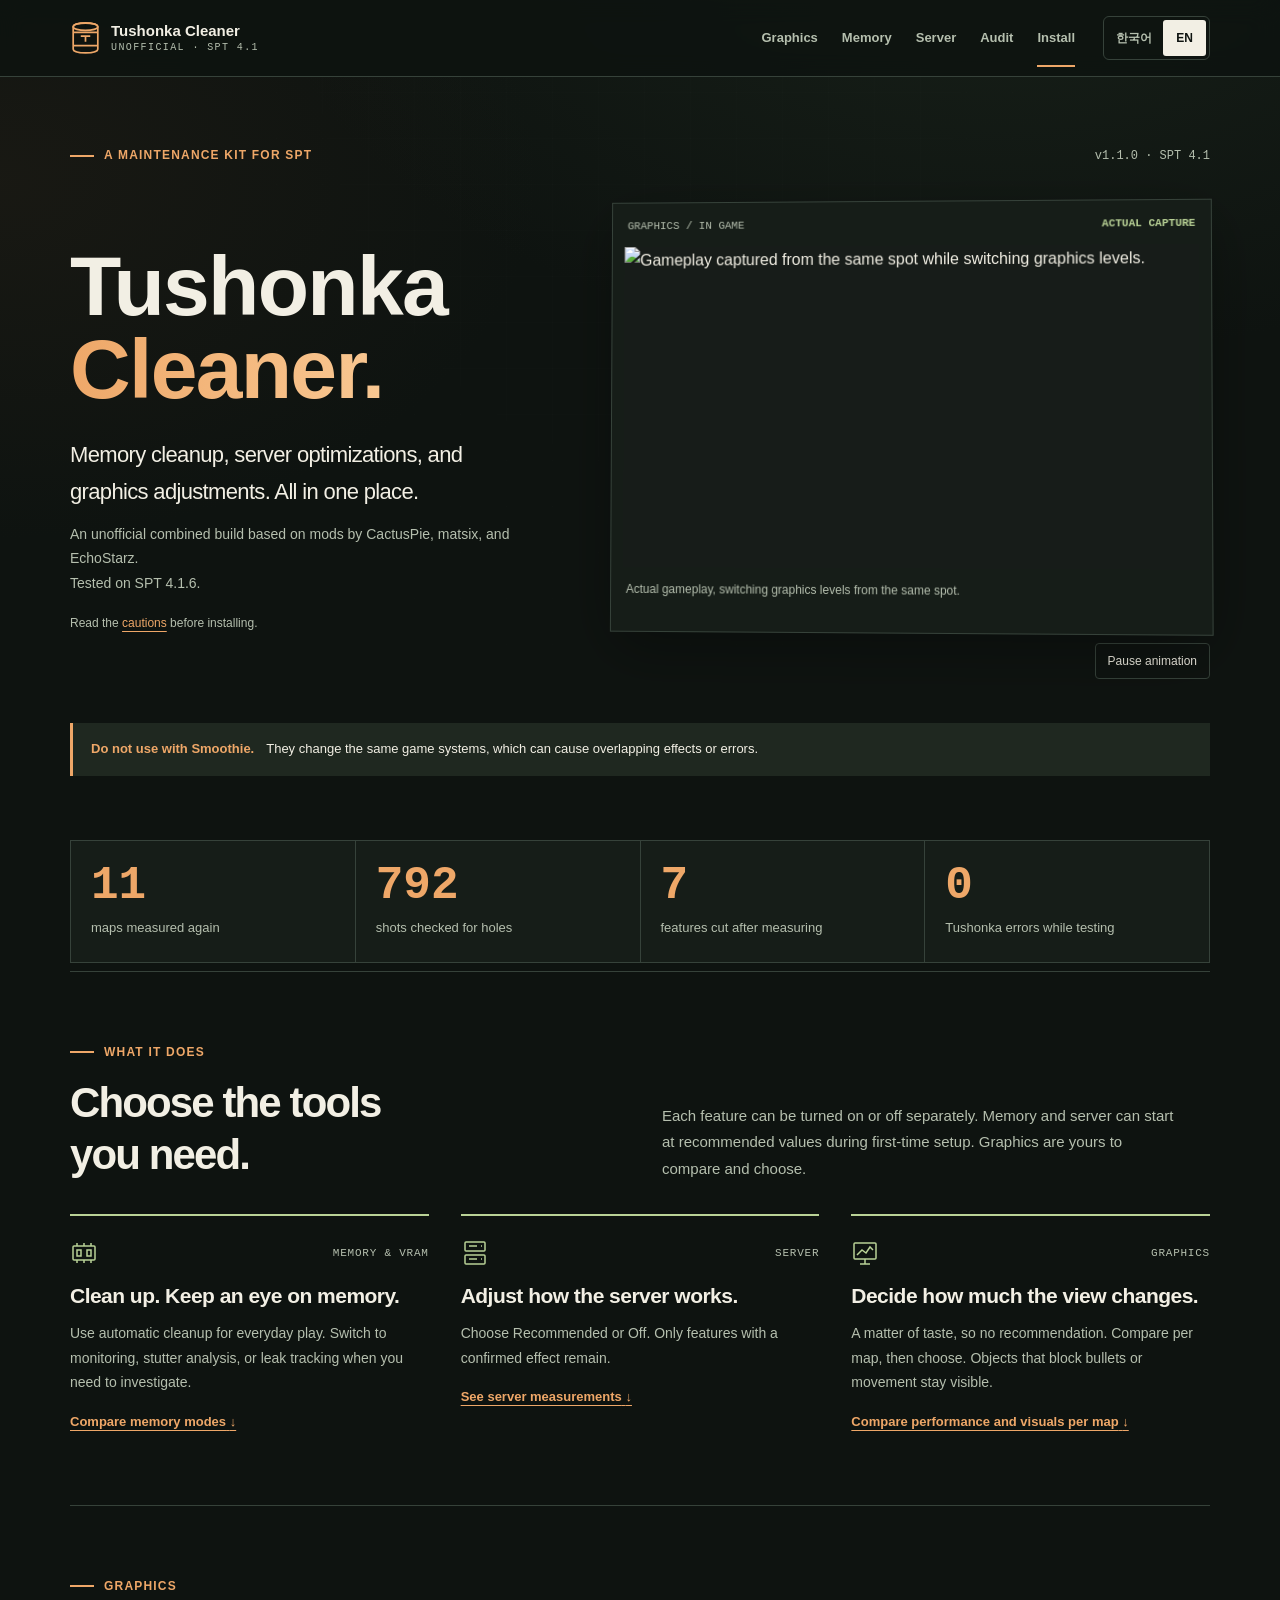
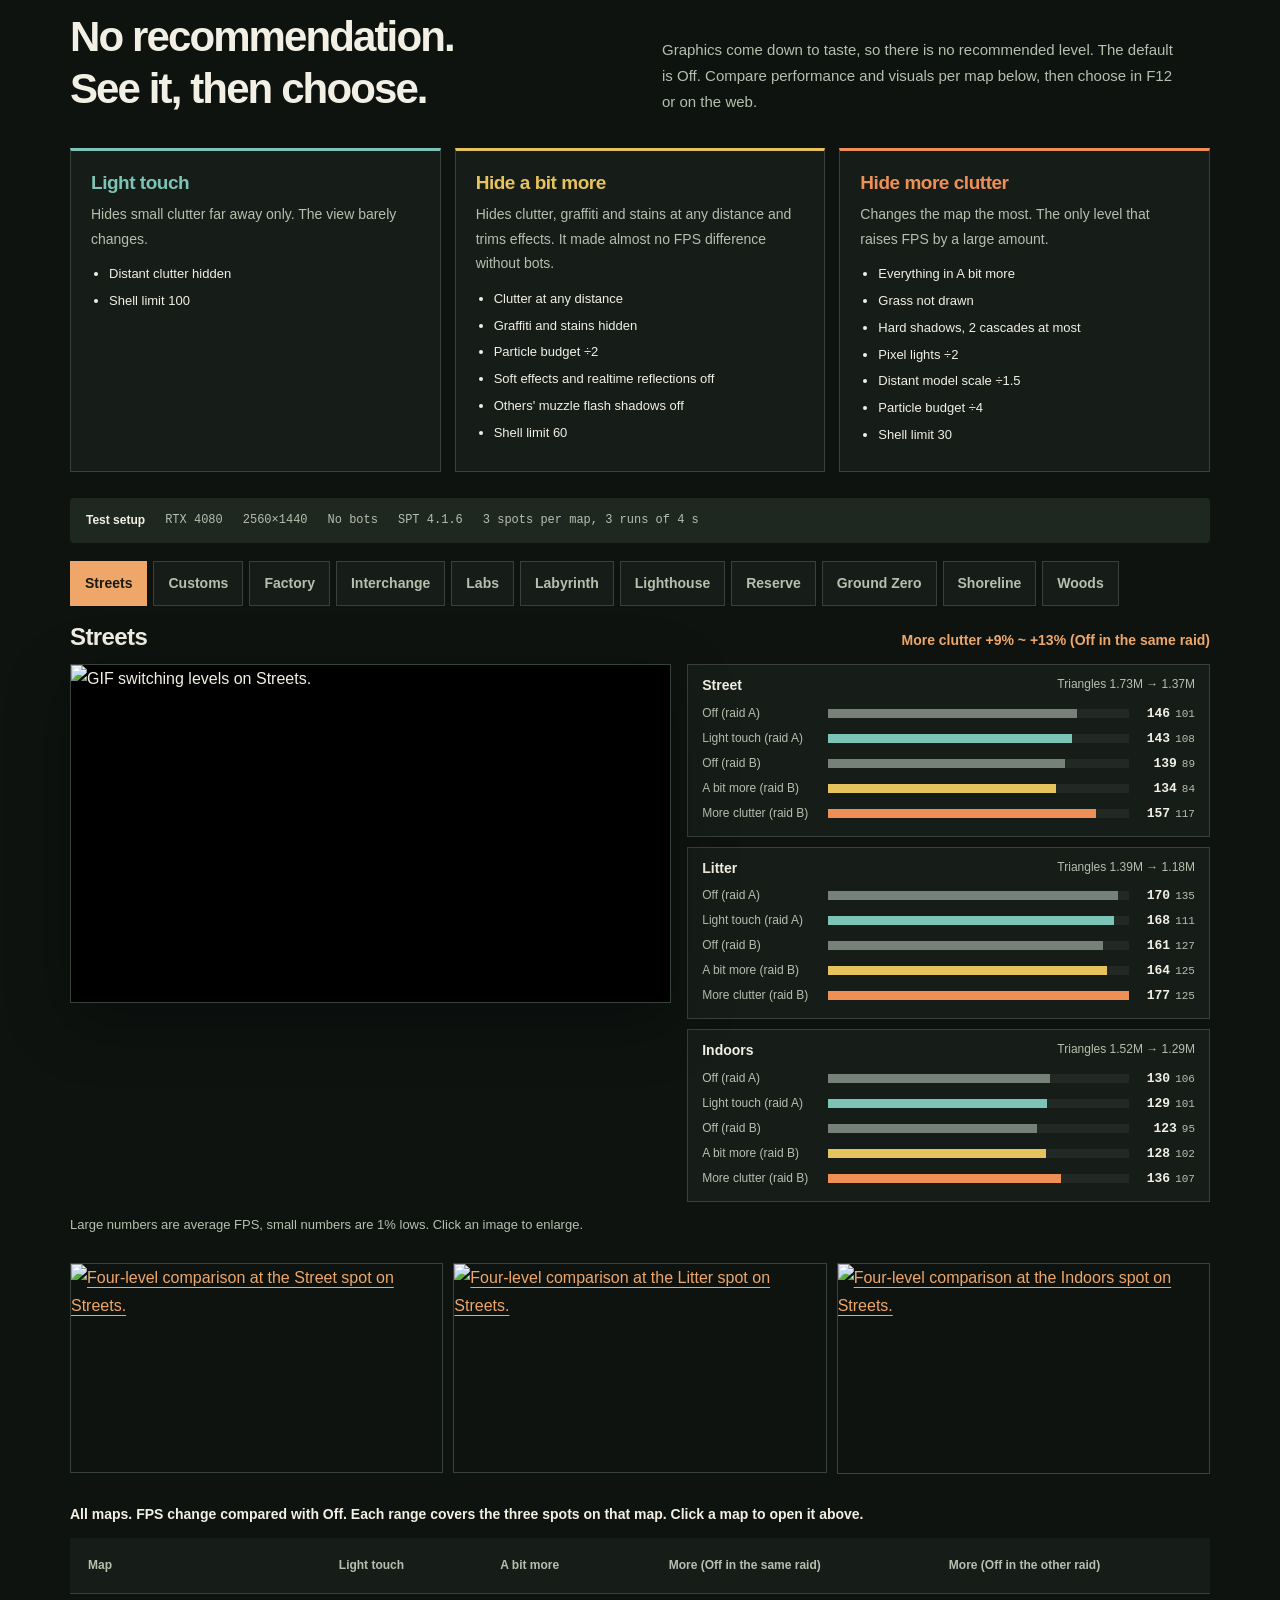
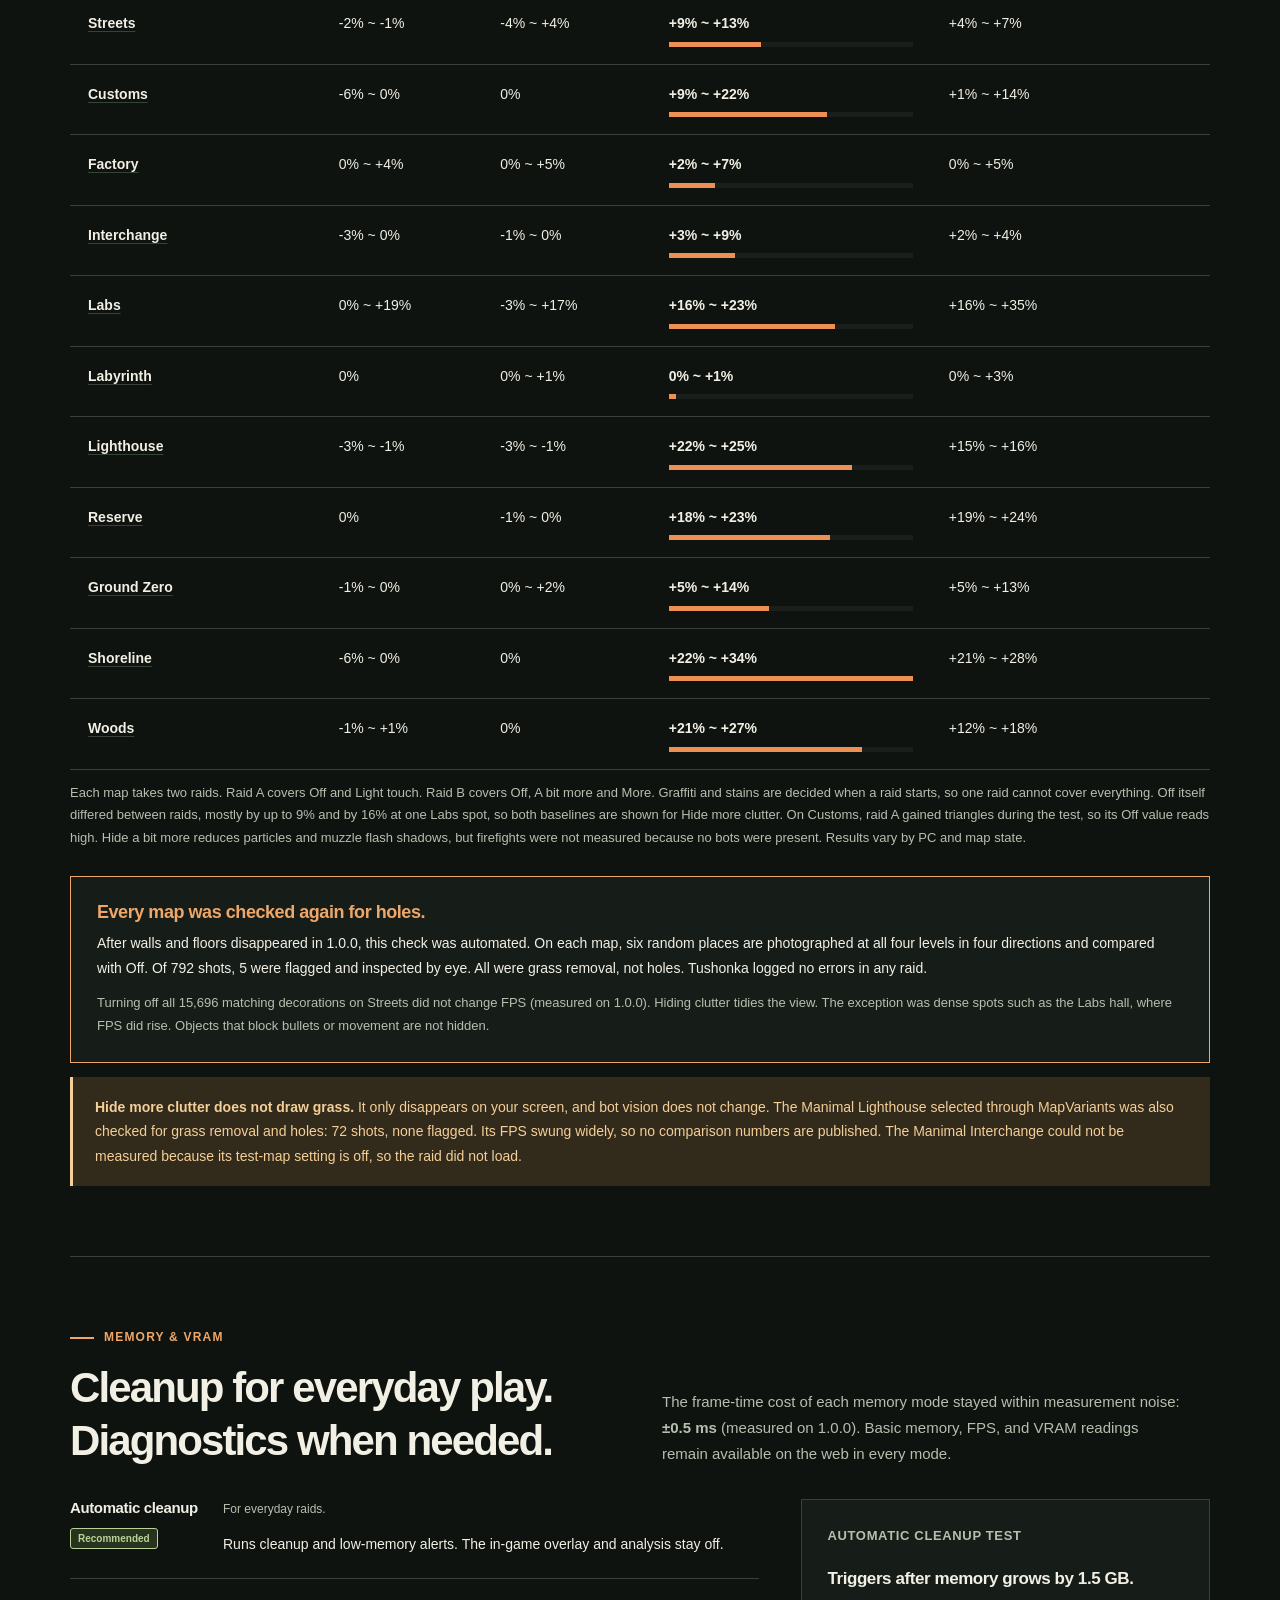
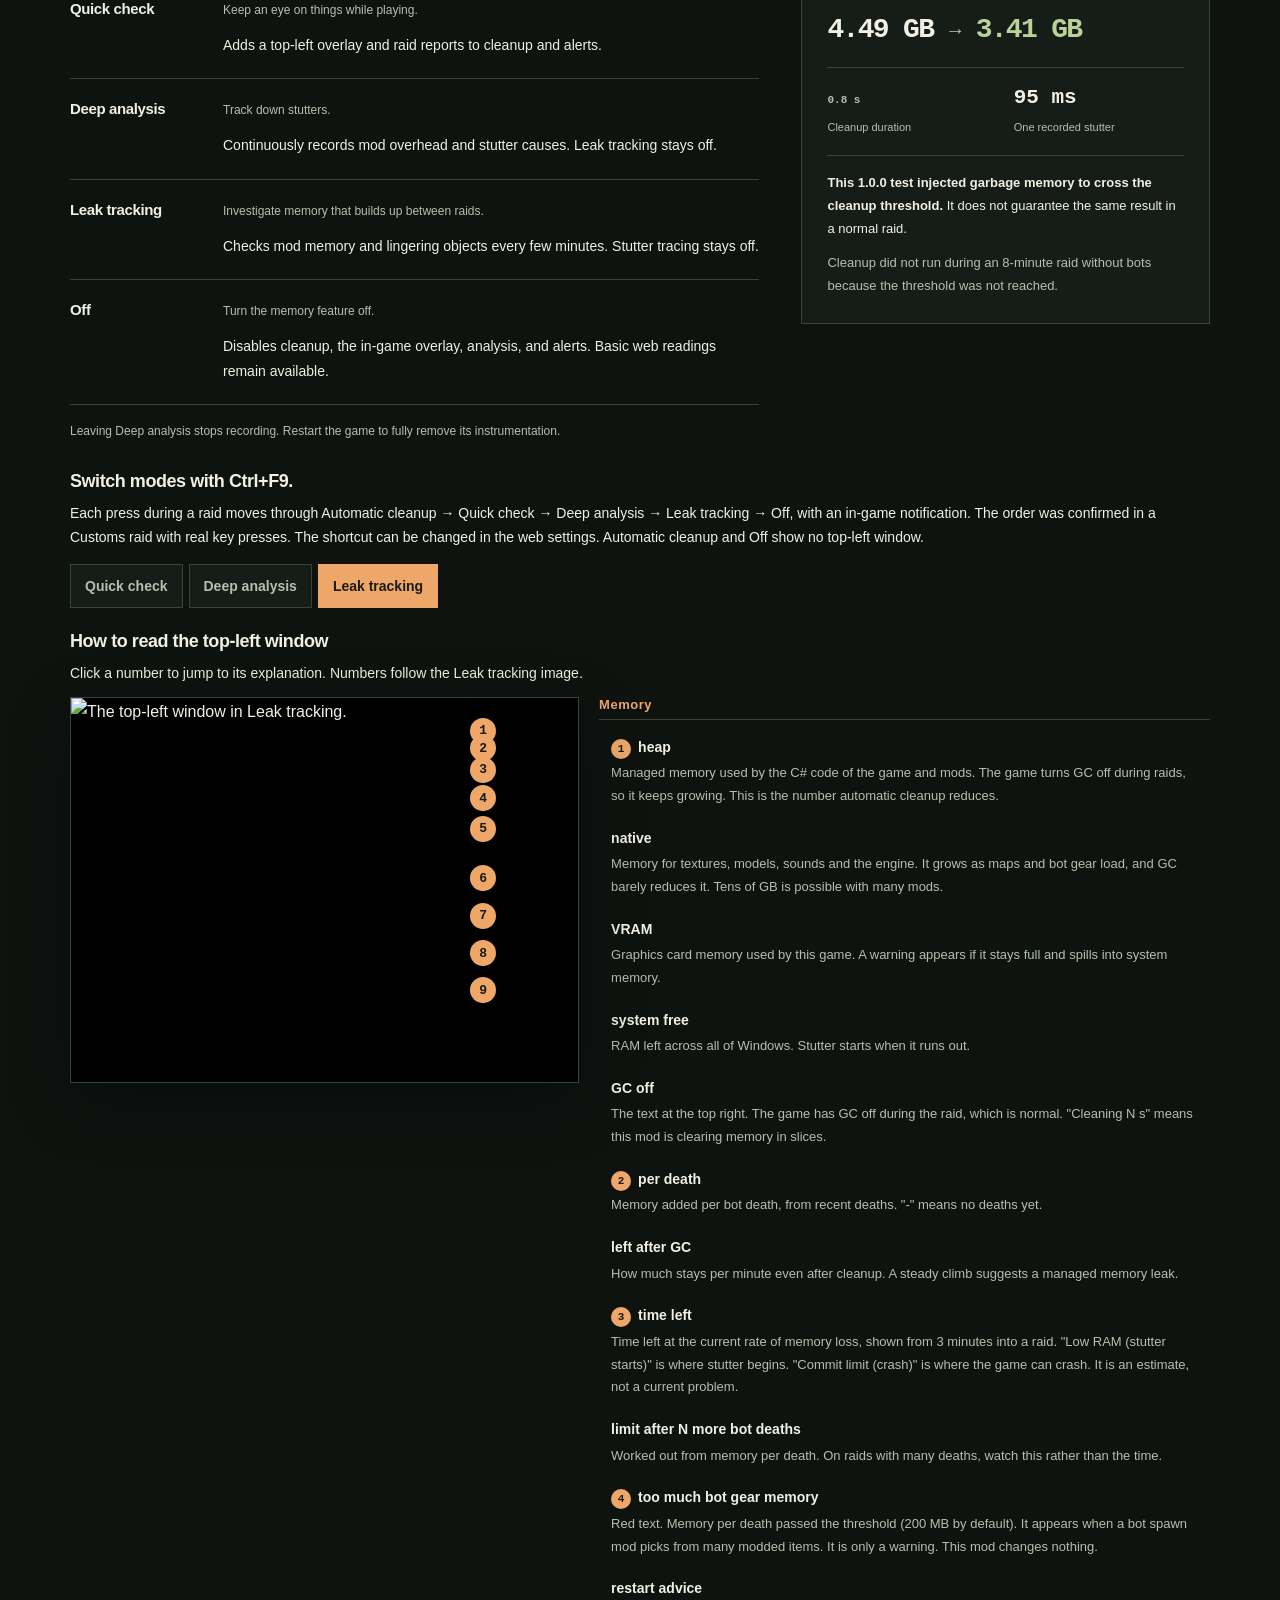
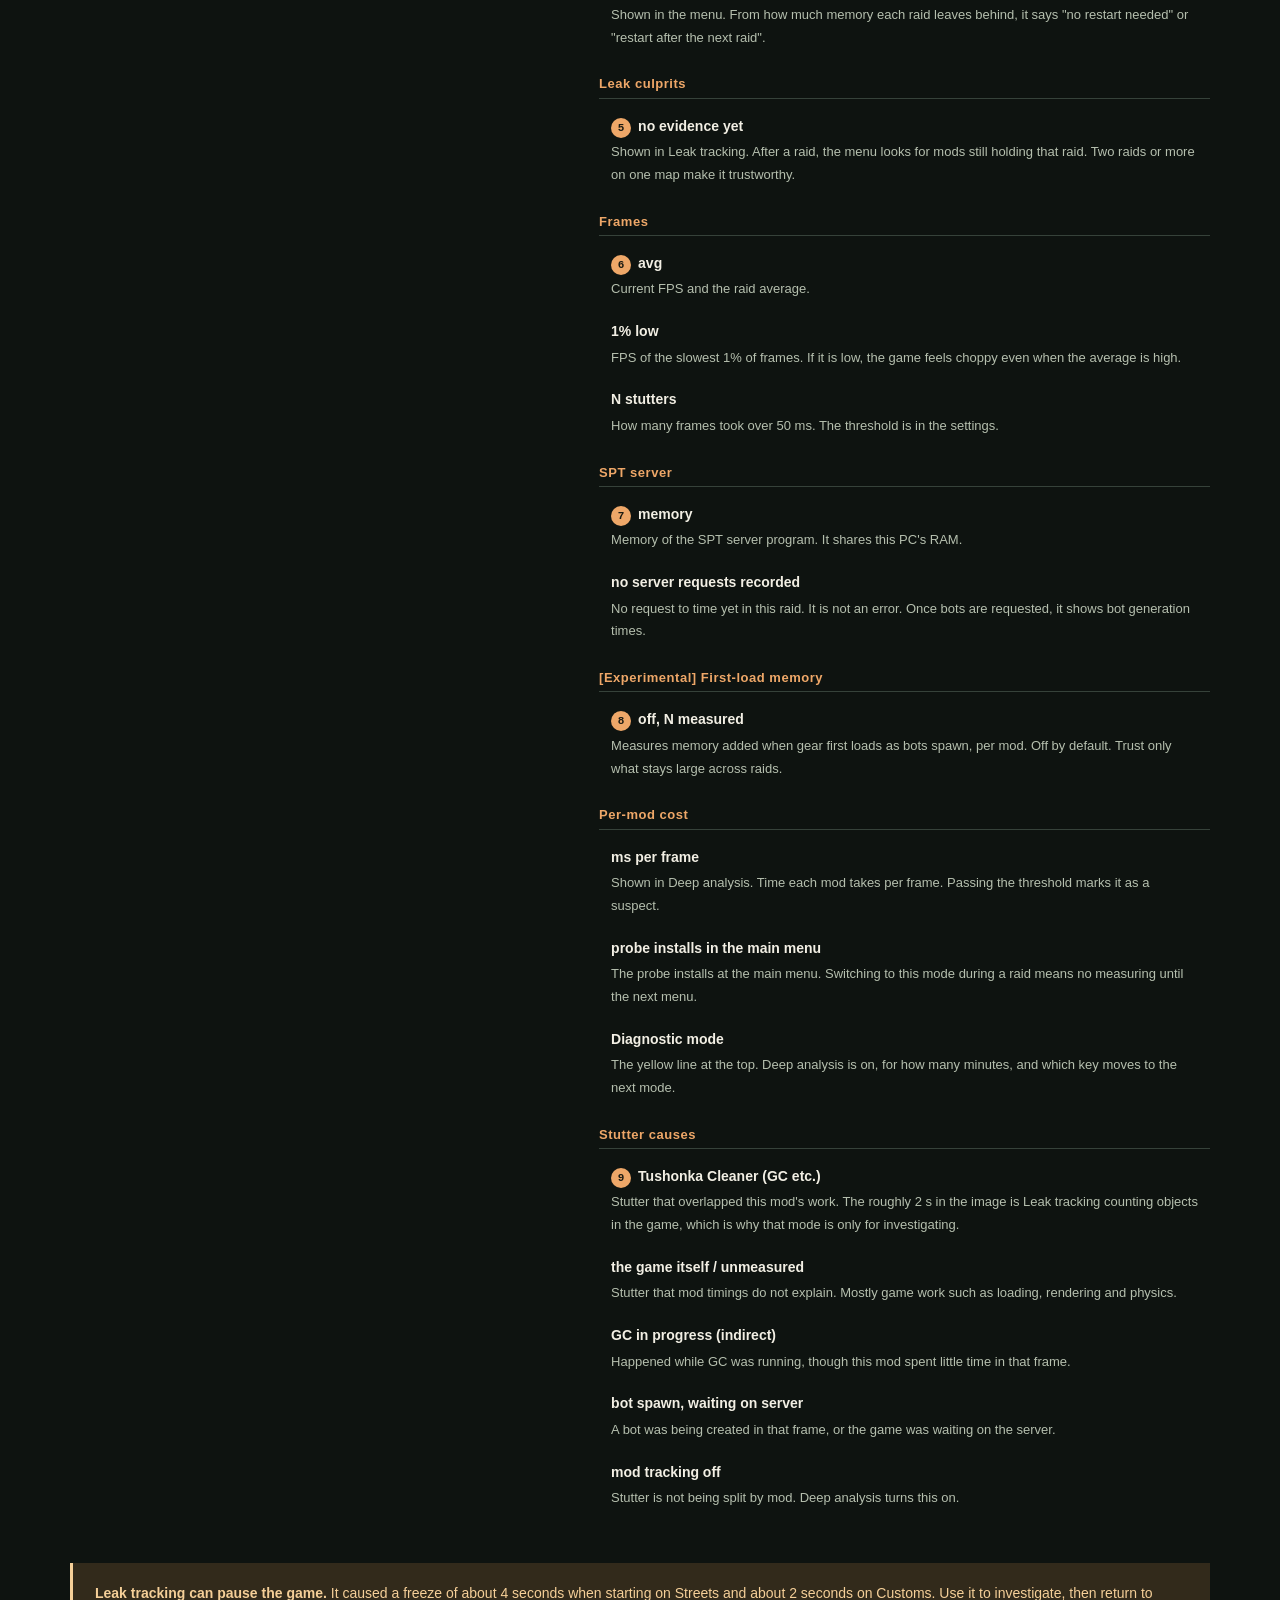
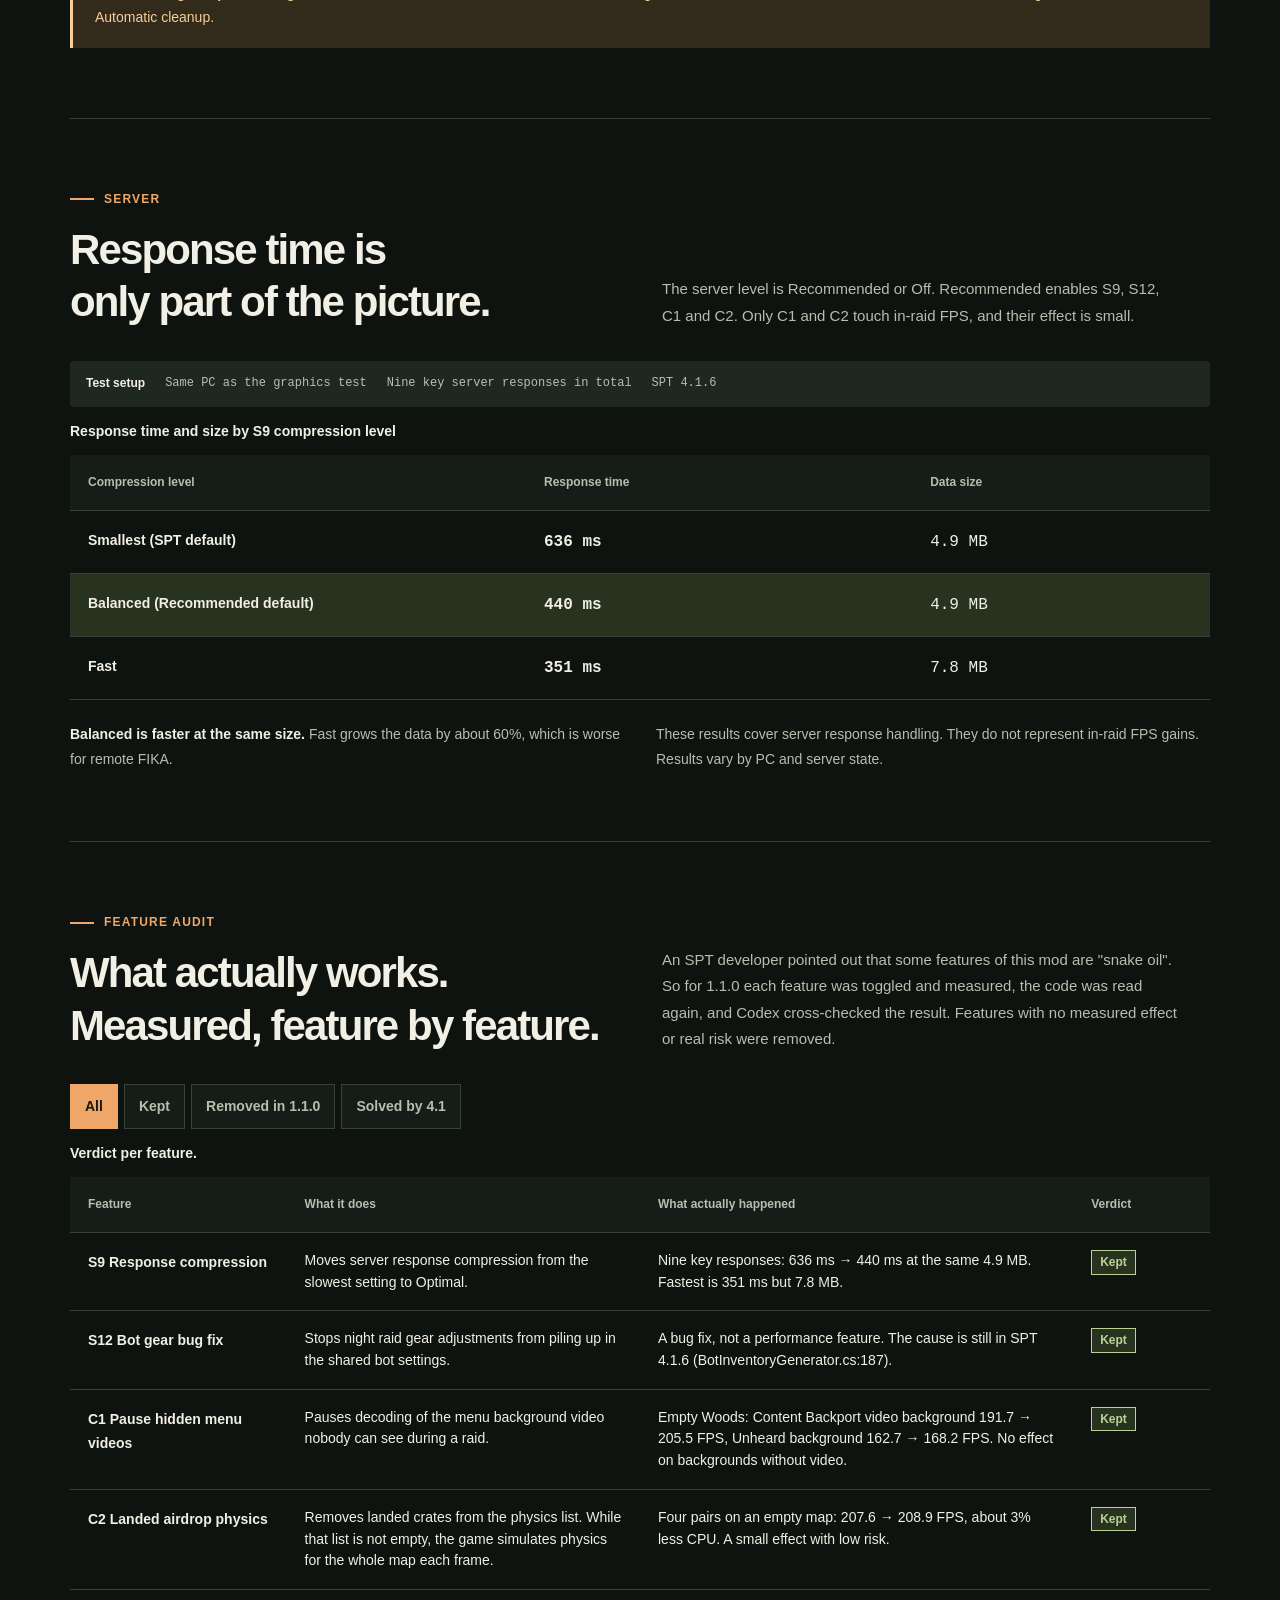
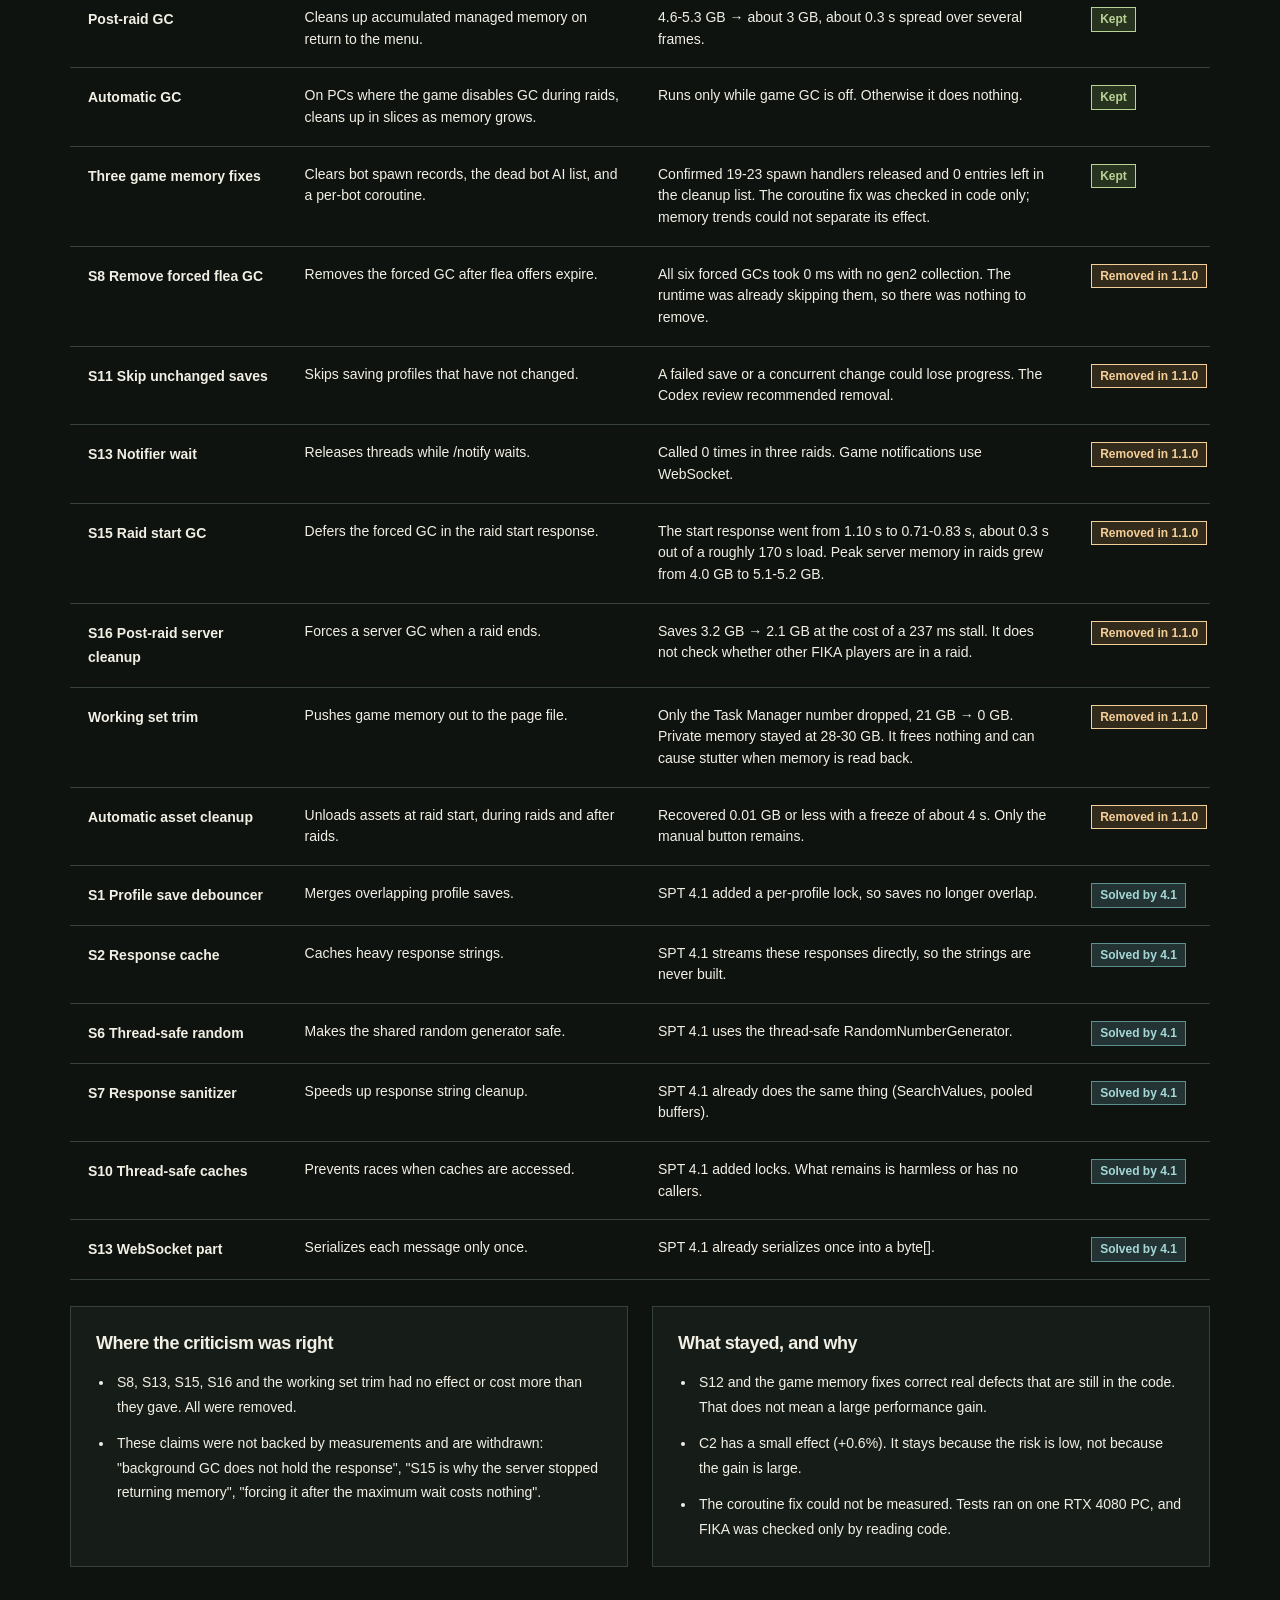
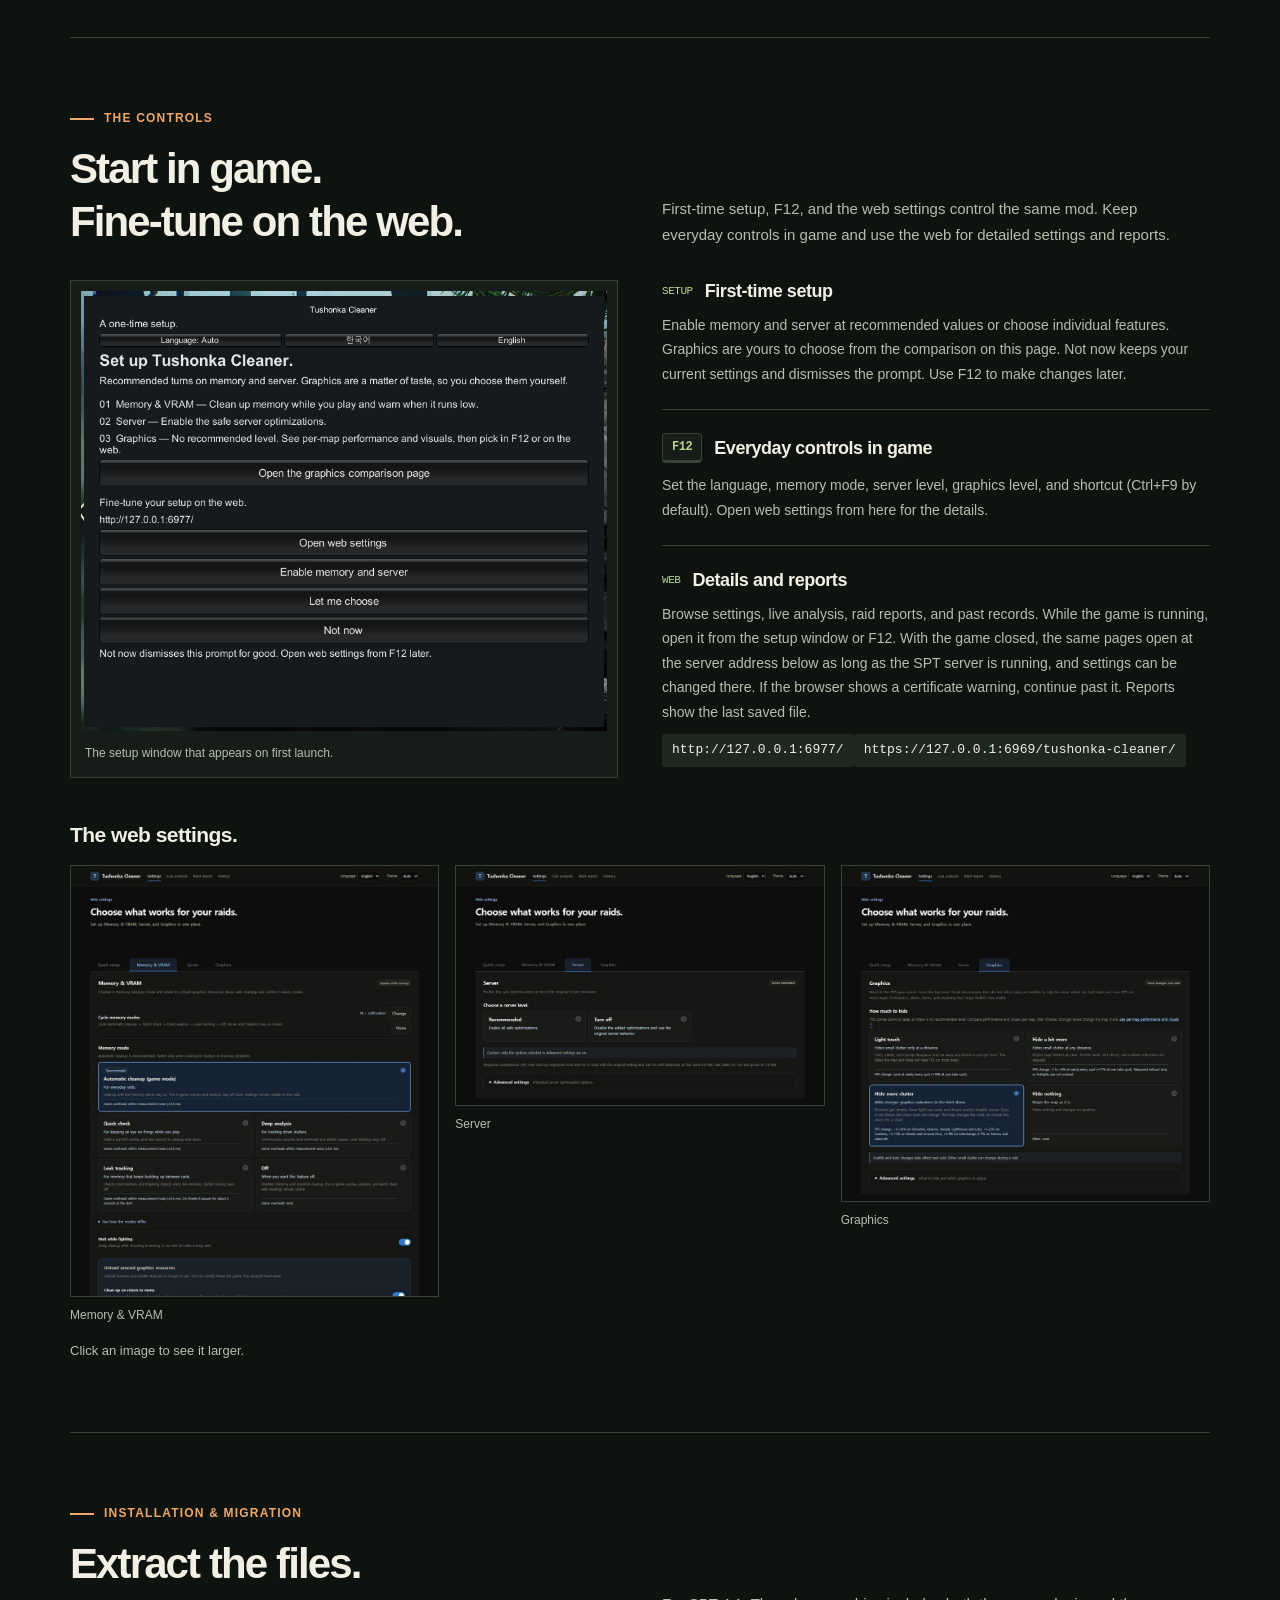
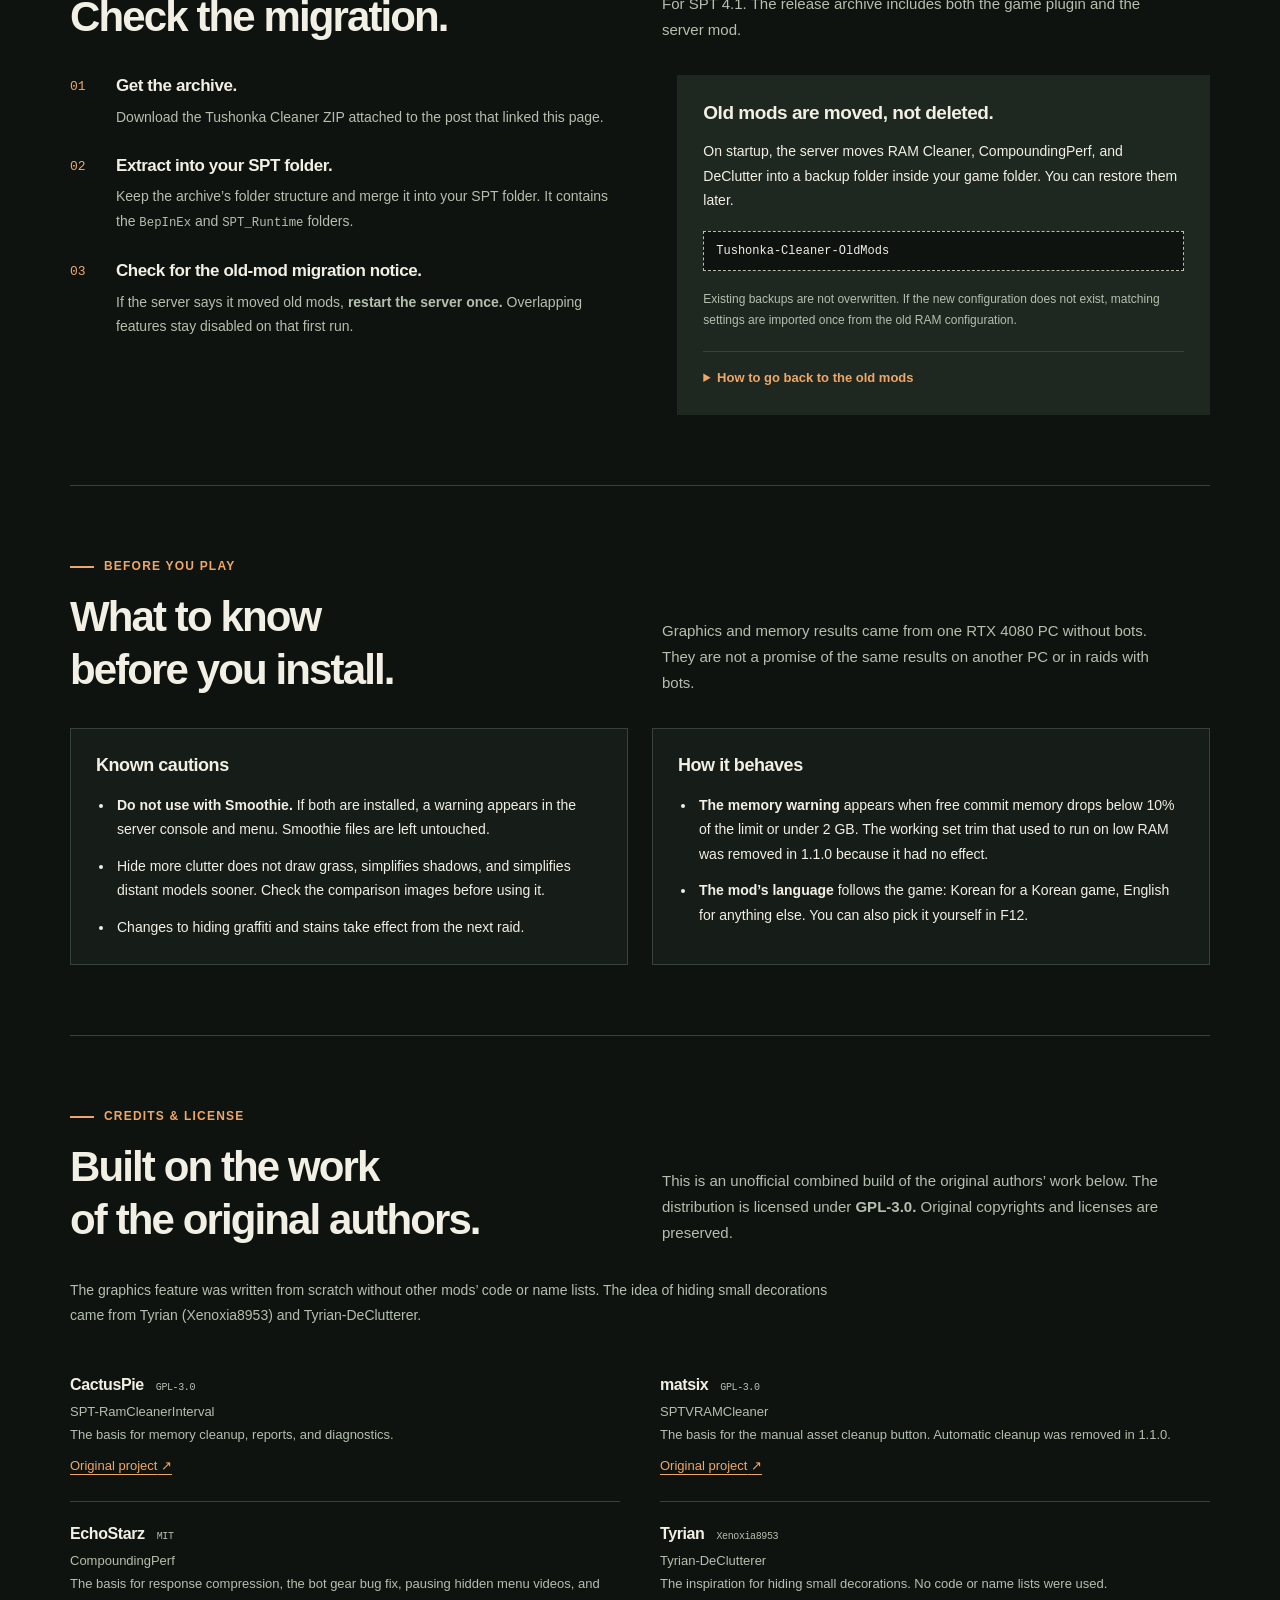
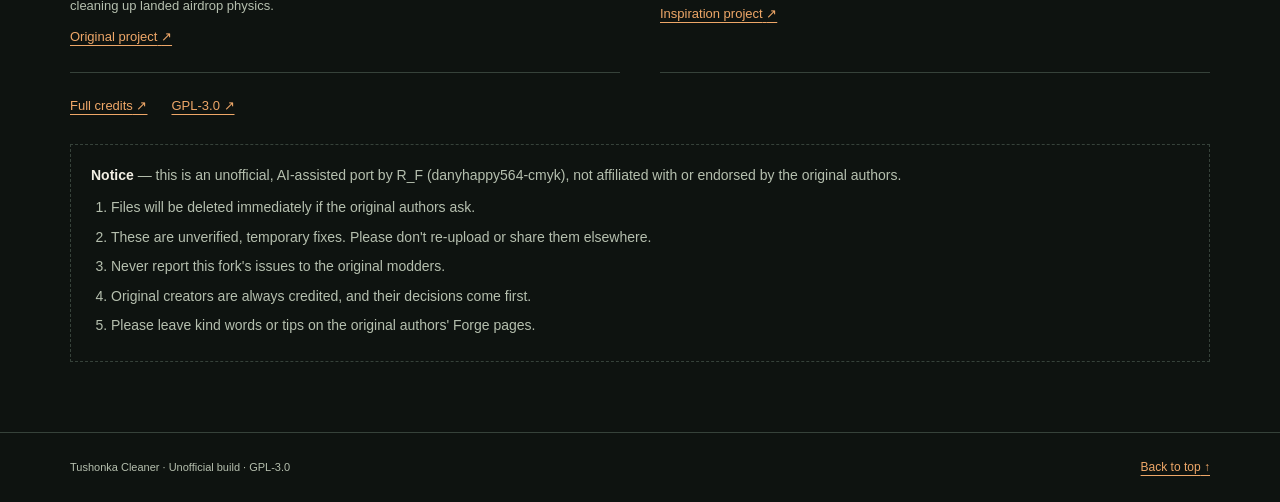
==== commit 3c98dd38: "아카라이브 페이지를 메인 소개 페이지의 사본으로 교체, 받기와 GitHub 버튼 제거" ====
--- a/site/arca/index.html
+++ b/site/arca/index.html
@@ -1,93 +1,321 @@
 <!doctype html>
 <html lang="ko" data-lang="ko">
 <head>
-<meta charset="utf-8"><meta name="viewport" content="width=device-width, initial-scale=1"><meta name="color-scheme" content="dark"><meta name="theme-color" content="#0e1310">
-<title>Tushonka Cleaner — 아카라이브 안내</title>
-<meta name="description" content="SPT 4.1 메모리 정리, 서버, 그래픽 조정 모드입니다. 맵마다 재 보고 효과 없는 기능은 뺐습니다.">
-<meta property="og:type" content="website"><meta property="og:title" content="Tushonka Cleaner"><meta property="og:description" content="맵마다 재 보고, 효과 없는 것은 뺐습니다."><meta property="og:image" content="https://danyhappy564-cmyk.github.io/Tushonka-Cleaner/img/og-ko.jpg"><meta property="og:url" content="https://danyhappy564-cmyk.github.io/Tushonka-Cleaner/arca/"><meta name="twitter:card" content="summary_large_image">
-<script>document.documentElement.classList.add("js")</script>
-<link rel="stylesheet" href="../style.css">
-<style>
-.arca-hero { display: grid; grid-template-columns: minmax(0, 1fr) minmax(0, 1.2fr); gap: 28px; align-items: center; padding: 44px 0 30px; }
-.arca-hero h1 { font-size: clamp(44px, 7vw, 76px); line-height: 1; margin: 0 0 14px; }
-.arca-hero h1 span { display: block; color: var(--accent); }
-.arca-hero p { color: var(--muted); }
-.arca-actions { display: flex; flex-wrap: wrap; gap: 10px; margin-top: 18px; }
-.is-off { opacity: .55; cursor: not-allowed; }
-.arca-sec { padding: 34px 0; border-top: 1px solid var(--line); }
-.arca-sec h2 { font-size: clamp(24px, 3.4vw, 34px); margin: 0 0 12px; }
-.arca-cards { display: grid; grid-template-columns: repeat(3, 1fr); gap: 12px; }
-.arca-cards article { border: 1px solid var(--line); background: var(--surface); padding: 18px; transition: transform .25s, border-color .25s; }
-.arca-cards article:hover { transform: translateY(-4px); border-color: var(--accent); }
-.arca-cards h3 { font-size: 17px; margin: 0 0 6px; color: var(--accent); }
-.arca-cards p { font-size: 14px; color: var(--muted); margin: 0; }
-.arca-table { width: 100%; border-collapse: collapse; font-size: 15px; }
-.arca-table th, .arca-table td { padding: 10px 12px; border-bottom: 1px solid var(--line); text-align: left; }
-.arca-table thead th { color: var(--muted); font-size: 13px; }
-.arca-steps { margin: 0; padding-left: 20px; } .arca-steps li { margin-bottom: 8px; }
-.arca-end { text-align: center; padding: 44px 0 60px; border-top: 1px solid var(--line); }
-.arca-end .arca-actions { justify-content: center; }
-@media (max-width: 760px) { .arca-hero, .arca-cards { grid-template-columns: 1fr; } }
-</style>
+  <meta charset="utf-8">
+  <meta name="viewport" content="width=device-width, initial-scale=1">
+  <meta name="color-scheme" content="dark">
+  <meta name="theme-color" content="#0e1310">
+  <title>Tushonka Cleaner — SPT 메모리·서버·그래픽 관리</title>
+  <meta name="description" content="SPT 4.1의 메모리 정리·진단, 서버 최적화, 그래픽 조정을 한곳에서 합니다. 측정 결과와 화면 차이, 설치 방법과 주의사항을 확인합니다.">
+  <link rel="canonical" href="https://danyhappy564-cmyk.github.io/Tushonka-Cleaner/">
+  <meta property="og:type" content="website">
+  <meta property="og:site_name" content="Tushonka Cleaner">
+  <meta property="og:title" content="Tushonka Cleaner — SPT 메모리·서버·그래픽 관리">
+  <meta property="og:description" content="SPT 4.1의 메모리 정리·진단, 서버 최적화, 그래픽 조정을 한곳에서 합니다. 측정 결과와 화면 차이, 설치 방법과 주의사항을 확인합니다.">
+  <meta property="og:url" content="https://danyhappy564-cmyk.github.io/Tushonka-Cleaner/arca/">
+  <meta property="og:locale" content="ko_KR">
+  <meta property="og:locale:alternate" content="en_US">
+  <meta property="og:image" content="https://danyhappy564-cmyk.github.io/Tushonka-Cleaner/img/og.jpg">
+  <meta property="og:image:width" content="1200">
+  <meta property="og:image:height" content="630">
+  <meta property="og:image:alt" content="Tushonka Cleaner — Memory, Server, Graphics. SPT 4.1.">
+  <meta name="twitter:card" content="summary_large_image">
+  <meta name="twitter:title" content="Tushonka Cleaner — SPT 메모리·서버·그래픽 관리">
+  <meta name="twitter:description" content="SPT 4.1의 메모리 정리·진단, 서버 최적화, 그래픽 조정을 한곳에서 합니다. 측정 결과와 화면 차이, 설치 방법과 주의사항을 확인합니다.">
+  <meta name="twitter:image" content="https://danyhappy564-cmyk.github.io/Tushonka-Cleaner/img/og.jpg">
+  <meta name="twitter:image:alt" content="Tushonka Cleaner — Memory, Server, Graphics. SPT 4.1.">
+  <script>document.documentElement.classList.add("js")</script>
+  <script src="../app.js"></script>
+  <link rel="stylesheet" href="../style.css">
 </head>
 <body>
-<main class="wrap">
-  <section class="arca-hero">
-    <div class="rv">
-      <p class="eyebrow">SPT 4.1 · v1.1.0</p>
-      <h1>Tushonka<span>Cleaner.</span></h1>
-      <p>메모리 정리와 진단, 서버 응답 압축, 그래픽 조정을 한곳에서 합니다. 기능을 하나씩 재 보고, 효과가 없거나 위험한 것은 뺐습니다.</p>
-      <div class="arca-actions"><span class="button primary is-off" aria-disabled="true">디스코드 주소 준비 중</span><a class="button" href="https://danyhappy564-cmyk.github.io/Tushonka-Cleaner/#graphics">맵별 성능 비교 <span aria-hidden="true">↗</span></a></div>
-    </div>
-    <figure class="crt rv"><img src="../img/1.1.0/TarkovStreets.gif" width="720" height="405" alt="같은 자리에서 그래픽 단계를 바꾸며 찍은 스트리트 화면입니다."></figure>
-  </section>
-  <div class="stats">
-    <div class="stat rv"><b data-count="11">11</b><span>다시 잰 맵</span></div>
-    <div class="stat rv"><b data-count="792">792</b><span>벽 뚫림 점검 사진</span></div>
-    <div class="stat rv"><b data-count="7">7</b><span>재 보고 뺀 기능</span></div>
-    <div class="stat rv"><b data-count="0">0</b><span>측정 중 모드 오류</span></div>
+<a class="skip-link" href="#main"><span class="ko">본문으로 이동합니다</span><span class="en" lang="en">Skip to content</span></a>
+
+<header class="site-header">
+  <div class="wrap header-inner">
+    <a class="brand" href="#top" aria-label="Tushonka Cleaner">
+      <svg class="brand-mark" viewBox="0 0 32 38" fill="none" stroke="currentColor" aria-hidden="true"><path d="M3 7c0-5 26-5 26 0v24c0 5-26 5-26 0V7Z" stroke-width="1.8"/><ellipse cx="16" cy="7" rx="13" ry="4" stroke-width="1.8"/><path d="M3 13h26M3 27h26M11 17h10M16 17v6" stroke-width="1.8"/></svg>
+      <span>Tushonka Cleaner<small>UNOFFICIAL · SPT 4.1</small></span>
+    </a>
+    <nav class="main-nav" aria-label="주요 메뉴" data-label-ko="주요 메뉴" data-label-en="Main navigation">
+      <a href="#graphics"><span class="ko">그래픽</span><span class="en" lang="en">Graphics</span></a>
+      <a href="#memory"><span class="ko">메모리</span><span class="en" lang="en">Memory</span></a>
+      <a href="#server"><span class="ko">서버</span><span class="en" lang="en">Server</span></a>
+      <a href="#verified"><span class="ko">기능 검증</span><span class="en" lang="en">Audit</span></a>
+      <a href="#install"><span class="ko">설치</span><span class="en" lang="en">Install</span></a>
+    </nav>
+    <div class="language-switch" role="group" aria-label="페이지 언어" data-label-ko="페이지 언어" data-label-en="Page language">
+      <button type="button" data-language="ko" lang="ko" aria-pressed="true" aria-label="한국어로 보기">한국어</button>
+      <button type="button" data-language="en" lang="en" aria-pressed="false" aria-label="Read in English">EN</button>
+    </div>
   </div>
-  <section class="arca-sec">
-    <h2 class="rv">하는 일</h2>
-    <div class="arca-cards">
-      <article class="rv"><h3>메모리</h3><p>레이드 뒤 메모리를 정리하고 부족해지면 알려 줍니다. Ctrl+F9로 상태 창과 끊김 분석, 누수 추적을 켭니다. <a href="https://danyhappy564-cmyk.github.io/Tushonka-Cleaner/#overlay">창 읽는 법 ↗</a></p></article>
-      <article class="rv"><h3>서버</h3><p>응답 압축을 바꿔 크기는 그대로 두고 응답 시간을 636ms에서 440ms로 줄였습니다. 봇 장비 오류도 고칩니다. FPS를 올리는 기능은 아닙니다.</p></article>
-      <article class="rv"><h3>그래픽</h3><p>취향을 많이 타서 권장 단계가 없습니다. 기본은 끔이고, 맵별 비교를 보고 직접 고릅니다.</p></article>
-    </div>
-  </section>
-  <section class="arca-sec">
-    <h2 class="rv">많이 가림의 FPS 변화</h2>
-    <p class="rv">프레임을 크게 올리는 단계는 많이 가림뿐이며 맵의 풀을 그리지 않습니다. 조금 더 가림과 간단하게만 가림은 대부분의 자리에서 차이가 거의 없었습니다. 봇 없는 측정이라 교전 중 효과는 재지 못했습니다.</p>
-    <div class="table-scroll rv in-table"><table class="arca-table"><thead><tr><th scope="col">맵</th><th scope="col">같은 판의 끔 기준</th><th scope="col">다른 판의 끔 기준</th></tr></thead><tbody><tr class="rv"><th scope="row">해안</th><td><strong>+22% ~ +34%</strong><span class="gain" aria-hidden="true"><i style="--w:100%"></i></span></td><td>+21% ~ +28%</td></tr><tr class="rv"><th scope="row">삼림</th><td><strong>+21% ~ +27%</strong><span class="gain" aria-hidden="true"><i style="--w:79%"></i></span></td><td>+12% ~ +18%</td></tr><tr class="rv"><th scope="row">등대</th><td><strong>+22% ~ +25%</strong><span class="gain" aria-hidden="true"><i style="--w:75%"></i></span></td><td>+15% ~ +16%</td></tr><tr class="rv"><th scope="row">리저브</th><td><strong>+18% ~ +23%</strong><span class="gain" aria-hidden="true"><i style="--w:66%"></i></span></td><td>+19% ~ +24%</td></tr><tr class="rv"><th scope="row">연구소</th><td><strong>+16% ~ +23%</strong><span class="gain" aria-hidden="true"><i style="--w:68%"></i></span></td><td>+16% ~ +35%</td></tr><tr class="rv"><th scope="row">세관</th><td><strong>+9% ~ +22%</strong><span class="gain" aria-hidden="true"><i style="--w:65%"></i></span></td><td>+1% ~ +14%</td></tr><tr class="rv"><th scope="row">그라운드 제로</th><td><strong>+5% ~ +14%</strong><span class="gain" aria-hidden="true"><i style="--w:41%"></i></span></td><td>+5% ~ +13%</td></tr><tr class="rv"><th scope="row">스트리트</th><td><strong>+9% ~ +13%</strong><span class="gain" aria-hidden="true"><i style="--w:38%"></i></span></td><td>+4% ~ +7%</td></tr><tr class="rv"><th scope="row">인터체인지</th><td><strong>+3% ~ +9%</strong><span class="gain" aria-hidden="true"><i style="--w:27%"></i></span></td><td>+2% ~ +4%</td></tr><tr class="rv"><th scope="row">공장</th><td><strong>+2% ~ +7%</strong><span class="gain" aria-hidden="true"><i style="--w:19%"></i></span></td><td>0% ~ +5%</td></tr><tr class="rv"><th scope="row">미궁</th><td><strong>0% ~ +1%</strong><span class="gain" aria-hidden="true"><i style="--w:3%"></i></span></td><td>0% ~ +3%</td></tr></tbody></table></div>
-    <p class="table-note">RTX 4080, 2560×1440, 맵마다 3곳을 쟀습니다. 같은 끔이어도 판에 따라 FPS가 달라 두 기준을 함께 적었습니다. PC와 맵 상태에 따라 달라집니다. <a href="https://danyhappy564-cmyk.github.io/Tushonka-Cleaner/#graphics">GIF와 비교 사진 보기 ↗</a></p>
-  </section>
-  <section class="arca-sec">
-    <h2 class="rv">설치</h2>
-    <ol class="arca-steps rv">
-      <li>디스코드에서 Tushonka-Cleaner-1.1.0.zip을 받습니다.</li>
-      <li>압축을 풀어 SPT 폴더에 덮어씁니다. 설정은 유지됩니다.</li>
-      <li>서버를 켰을 때 옛 모드를 옮겼다는 안내가 나오면 서버를 한 번 더 켭니다.</li>
-    </ol>
-    <p class="table-note">Smoothie와 함께 쓰지 마십시오. 원작과 라이선스, 기능별 검증 표는 <a href="https://danyhappy564-cmyk.github.io/Tushonka-Cleaner/#verified">전체 소개 페이지 ↗</a>에 있습니다. 원작자의 승인을 받지 않은 비공식 통합본입니다.</p>
-  </section>
-  <section class="arca-end"><h2 class="rv">받는 곳은 디스코드입니다.</h2><div class="arca-actions rv"><span class="button primary is-off" aria-disabled="true">디스코드 주소 준비 중</span></div></section>
+</header>
+
+<main id="main">
+  <section class="hero wrap" id="top" aria-labelledby="hero-title">
+    <div class="hero-topline">
+      <p class="eyebrow"><span class="ko">SPT 관리 도구</span><span class="en" lang="en">A maintenance kit for SPT</span></p>
+      <span class="version">v1.1.0 · SPT 4.1</span>
+    </div>
+    <div class="hero-grid">
+      <div>
+        <h1 id="hero-title">Tushonka <span>Cleaner.</span></h1>
+        <p class="hero-lead"><span class="ko">메모리 정리·진단, 서버 최적화, 그래픽 조정을 한곳에서 합니다.</span><span class="en" lang="en">Memory cleanup, server optimizations, and graphics adjustments. All in one place.</span></p>
+        <p class="hero-context"><span class="ko">CactusPie, matsix, EchoStarz의 모드를 바탕으로 한 비공식 통합본입니다.<br>SPT 4.1.6에서 시험했습니다.</span><span class="en" lang="en">An unofficial combined build based on mods by CactusPie, matsix, and EchoStarz.<br>Tested on SPT 4.1.6.</span></p>
+        <p class="hero-footnote"><span class="ko">설치 전 <a href="#cautions">주의사항</a>을 확인해 주십시오.</span><span class="en" lang="en">Read the <a href="#cautions">cautions</a> before installing.</span></p>
+      </div>
+      <div class="hero-media">
+        <figure class="media-sheet">
+          <div class="sheet-heading"><span>GRAPHICS / IN GAME</span><span class="signal"><span class="ko">실제 화면</span><span class="en" lang="en">ACTUAL CAPTURE</span></span></div>
+          <img id="graphics-animation" src="../img/1.1.0/TarkovStreets-poster.jpg" data-poster="../img/1.1.0/TarkovStreets-poster.jpg" data-animation="../img/1.1.0/TarkovStreets.gif" data-animation-en="../img/1.1.0/TarkovStreets-en.gif" data-poster-en="../img/1.1.0/TarkovStreets-poster-en.jpg" width="720" height="405" fetchpriority="high" alt="같은 위치에서 그래픽 단계를 바꾸며 비교한 게임 화면입니다." data-alt-ko="같은 위치에서 그래픽 단계를 바꾸며 비교한 게임 화면입니다." data-alt-en="Gameplay captured from the same spot while switching graphics levels.">
+          <figcaption id="motion-note"><span class="ko">같은 자리에서 그래픽 단계를 바꾼 실제 화면입니다.</span><span class="en" lang="en">Actual gameplay, switching graphics levels from the same spot.</span></figcaption>
+        </figure>
+        <div class="media-controls"><button class="text-button" id="motion-toggle" type="button" aria-controls="graphics-animation" aria-pressed="false" hidden>GIF 재생</button></div>
+      </div>
+    </div>
+    <aside class="compat-strip">
+      <strong><span class="ko">Smoothie와 함께 쓰지 마십시오.</span><span class="en" lang="en">Do not use with Smoothie.</span></strong>
+      <span class="ko">같은 게임 기능을 건드려 효과가 겹치거나 오류가 날 수 있습니다.</span><span class="en" lang="en">They change the same game systems, which can cause overlapping effects or errors.</span>
+    </aside>
+  </section>
+
+<div class="stats wrap" aria-label="1.1.0 검증 요약" data-label-ko="1.1.0 검증 요약" data-label-en="1.1.0 verification summary">
+    <div class="stat"><b data-count="11">11</b><span><span class="ko">다시 잰 맵</span><span class="en" lang="en">maps measured again</span></span></div>
+    <div class="stat"><b data-count="792">792</b><span><span class="ko">벽 뚫림 점검 사진</span><span class="en" lang="en">shots checked for holes</span></span></div>
+    <div class="stat"><b data-count="7">7</b><span><span class="ko">재 보고 뺀 기능</span><span class="en" lang="en">features cut after measuring</span></span></div>
+    <div class="stat"><b data-count="0">0</b><span><span class="ko">측정 중 Tushonka 오류</span><span class="en" lang="en">Tushonka errors while testing</span></span></div>
+  </div>
+
+  <section class="section wrap" id="features" aria-labelledby="features-title">
+    <div class="section-heading">
+      <div><p class="eyebrow"><span class="ko">하는 일</span><span class="en" lang="en">What it does</span></p><h2 id="features-title"><span class="ko">필요한 기능을<br>골라 사용합니다.</span><span class="en" lang="en">Choose the tools<br>you need.</span></h2></div>
+      <p class="section-intro"><span class="ko">세 기능은 따로 켜고 끌 수 있습니다. 메모리와 서버는 첫 실행에서 권장값으로 함께 켤 수 있고, 그래픽은 비교해 보고 직접 고릅니다.</span><span class="en" lang="en">Each feature can be turned on or off separately. Memory and server can start at recommended values during first-time setup. Graphics are yours to compare and choose.</span></p>
+    </div>
+    <div class="feature-grid">
+      <article class="feature">
+        <div class="feature-top"><svg class="feature-icon" viewBox="0 0 28 28" fill="none" stroke="currentColor" stroke-width="1.5" aria-hidden="true"><rect x="3" y="7" width="22" height="14" rx="1"/><path d="M7 11h4v6H7zm10 0h4v6h-4zM7 4v3m7-3v3m7-3v3M7 21v3m7-3v3m7-3v3"/></svg><span class="feature-tag">MEMORY &amp; VRAM</span></div>
+        <h3><span class="ko">메모리를 정리하고 살펴봅니다.</span><span class="en" lang="en">Clean up. Keep an eye on memory.</span></h3>
+        <p><span class="ko">평소에는 자동 정리를 사용하고, 문제가 있을 때는 상태 확인·끊김 분석·누수 추적으로 바꿉니다.</span><span class="en" lang="en">Use automatic cleanup for everyday play. Switch to monitoring, stutter analysis, or leak tracking when you need to investigate.</span></p>
+        <a href="#memory"><span class="ko">메모리 모드 비교</span><span class="en" lang="en">Compare memory modes</span> <span aria-hidden="true">↓</span></a>
+      </article>
+      <article class="feature">
+        <div class="feature-top"><svg class="feature-icon" viewBox="0 0 28 28" fill="none" stroke="currentColor" stroke-width="1.5" aria-hidden="true"><rect x="4" y="3" width="20" height="9" rx="1"/><rect x="4" y="16" width="20" height="9" rx="1"/><path d="M8 7h8m-8 13h8m4-13h1m-1 13h1"/></svg><span class="feature-tag">SERVER</span></div>
+        <h3><span class="ko">서버의 응답 처리를 조정합니다.</span><span class="en" lang="en">Adjust how the server works.</span></h3>
+        <p><span class="ko">권장과 끔 중에서 고릅니다. 측정으로 효과가 확인된 기능만 남겼습니다.</span><span class="en" lang="en">Choose Recommended or Off. Only features with a confirmed effect remain.</span></p>
+        <a href="#server"><span class="ko">서버 측정값 보기</span><span class="en" lang="en">See server measurements</span> <span aria-hidden="true">↓</span></a>
+      </article>
+      <article class="feature">
+        <div class="feature-top"><svg class="feature-icon" viewBox="0 0 28 28" fill="none" stroke="currentColor" stroke-width="1.5" aria-hidden="true"><rect x="3" y="4" width="22" height="16" rx="1"/><path d="M9 25h10m-5-5v5M6 16l5-5 4 3 4-6 3 3"/></svg><span class="feature-tag">GRAPHICS</span></div>
+        <h3><span class="ko">화면이 달라지는 정도를 고릅니다.</span><span class="en" lang="en">Decide how much the view changes.</span></h3>
+        <p><span class="ko">취향을 많이 타서 권장이 없습니다. 맵별 비교를 보고 고릅니다. 총알이나 이동을 막는 물체는 가리지 않습니다.</span><span class="en" lang="en">A matter of taste, so no recommendation. Compare per map, then choose. Objects that block bullets or movement stay visible.</span></p>
+        <a href="#graphics"><span class="ko">맵별 성능과 화면 비교</span><span class="en" lang="en">Compare performance and visuals per map</span> <span aria-hidden="true">↓</span></a>
+      </article>
+    </div>
+  </section>
+
+  <section class="section wrap" id="graphics" aria-labelledby="graphics-title">
+    <div class="section-heading">
+      <div><p class="eyebrow">GRAPHICS</p><h2 id="graphics-title"><span class="ko">권장은 없습니다.<br>보고 고르십시오.</span><span class="en" lang="en">No recommendation.<br>See it, then choose.</span></h2></div>
+      <p class="section-intro"><span class="ko">그래픽은 취향을 많이 타서 권장 단계를 두지 않습니다. 기본값은 끔입니다. 아래에서 맵별 성능과 화면을 비교한 뒤 F12나 웹에서 고르십시오.</span><span class="en" lang="en">Graphics come down to taste, so there is no recommended level. The default is Off. Compare performance and visuals per map below, then choose in F12 or on the web.</span></p>
+    </div>
+    <div class="level-grid"><article class="level-card level-light"><h3><span class="ko">간단하게만</span><span class="en" lang="en">Light touch</span></h3><p><span class="ko">먼 거리의 작은 장식만 가립니다. 화면은 거의 그대로입니다.</span><span class="en" lang="en">Hides small clutter far away only. The view barely changes.</span></p><ul><li><span class="ko">먼 장식 가림</span><span class="en" lang="en">Distant clutter hidden</span></li><li><span class="ko">탄피 상한 100</span><span class="en" lang="en">Shell limit 100</span></li></ul></article><article class="level-card level-more"><h3><span class="ko">조금 더</span><span class="en" lang="en">Hide a bit more</span></h3><p><span class="ko">거리와 관계없이 장식과 낙서·얼룩을 가리고 효과를 줄입니다. 봇 없는 측정에서 FPS 차이는 거의 없었습니다.</span><span class="en" lang="en">Hides clutter, graffiti and stains at any distance and trims effects. It made almost no FPS difference without bots.</span></p><ul><li><span class="ko">장식 거리 무관</span><span class="en" lang="en">Clutter at any distance</span></li><li><span class="ko">낙서·얼룩 가림</span><span class="en" lang="en">Graffiti and stains hidden</span></li><li><span class="ko">파티클 계산 ÷2</span><span class="en" lang="en">Particle budget ÷2</span></li><li><span class="ko">부드러운 효과와 실시간 반사 끔</span><span class="en" lang="en">Soft effects and realtime reflections off</span></li><li><span class="ko">남의 총구 화염 그림자 끔</span><span class="en" lang="en">Others' muzzle flash shadows off</span></li><li><span class="ko">탄피 상한 60</span><span class="en" lang="en">Shell limit 60</span></li></ul></article><article class="level-card level-most"><h3><span class="ko">많이</span><span class="en" lang="en">Hide more clutter</span></h3><p><span class="ko">맵 모습이 가장 많이 바뀝니다. FPS를 크게 올리는 유일한 단계입니다.</span><span class="en" lang="en">Changes the map the most. The only level that raises FPS by a large amount.</span></p><ul><li><span class="ko">조금 더의 모든 항목</span><span class="en" lang="en">Everything in A bit more</span></li><li><span class="ko">풀을 그리지 않음</span><span class="en" lang="en">Grass not drawn</span></li><li><span class="ko">단단한 그림자, 분할 2단계 이하</span><span class="en" lang="en">Hard shadows, 2 cascades at most</span></li><li><span class="ko">픽셀 조명 수 ÷2</span><span class="en" lang="en">Pixel lights ÷2</span></li><li><span class="ko">먼 모델 거리 원래 값 ÷1.5</span><span class="en" lang="en">Distant model scale ÷1.5</span></li><li><span class="ko">파티클 계산 ÷4</span><span class="en" lang="en">Particle budget ÷4</span></li><li><span class="ko">탄피 상한 30</span><span class="en" lang="en">Shell limit 30</span></li></ul></article></div>
+    <div class="conditions"><strong><span class="ko">측정 조건</span><span class="en" lang="en">Test setup</span></strong><span>RTX 4080</span><span>2560×1440</span><span><span class="ko">봇 없음</span><span class="en" lang="en">No bots</span></span><span>SPT 4.1.6</span><span><span class="ko">맵마다 3곳, 4초씩 3회</span><span class="en" lang="en">3 spots per map, 3 runs of 4 s</span></span></div>
+    <div class="map-explorer" id="maps">
+      <div class="map-tabs" role="tablist" aria-label="맵 선택" data-label-ko="맵 선택" data-label-en="Choose a map"><button type="button" role="tab" class="map-tab" data-map="TarkovStreets" aria-selected="true"><span class="ko">스트리트</span><span class="en" lang="en">Streets</span></button><button type="button" role="tab" class="map-tab" data-map="bigmap" aria-selected="false"><span class="ko">세관</span><span class="en" lang="en">Customs</span></button><button type="button" role="tab" class="map-tab" data-map="factory4_day-original" aria-selected="false"><span class="ko">공장</span><span class="en" lang="en">Factory</span></button><button type="button" role="tab" class="map-tab" data-map="Interchange-original" aria-selected="false"><span class="ko">인터체인지</span><span class="en" lang="en">Interchange</span></button><button type="button" role="tab" class="map-tab" data-map="laboratory" aria-selected="false"><span class="ko">연구소</span><span class="en" lang="en">Labs</span></button><button type="button" role="tab" class="map-tab" data-map="labyrinth" aria-selected="false"><span class="ko">미궁</span><span class="en" lang="en">Labyrinth</span></button><button type="button" role="tab" class="map-tab" data-map="Lighthouse-original" aria-selected="false"><span class="ko">등대</span><span class="en" lang="en">Lighthouse</span></button><button type="button" role="tab" class="map-tab" data-map="RezervBase" aria-selected="false"><span class="ko">리저브</span><span class="en" lang="en">Reserve</span></button><button type="button" role="tab" class="map-tab" data-map="Sandbox" aria-selected="false"><span class="ko">그라운드 제로</span><span class="en" lang="en">Ground Zero</span></button><button type="button" role="tab" class="map-tab" data-map="Shoreline" aria-selected="false"><span class="ko">해안</span><span class="en" lang="en">Shoreline</span></button><button type="button" role="tab" class="map-tab" data-map="Woods" aria-selected="false"><span class="ko">삼림</span><span class="en" lang="en">Woods</span></button></div>
+      <div class="map-panel" role="tabpanel" data-map-panel="TarkovStreets"><div class="map-head"><h3><span class="ko">스트리트</span><span class="en" lang="en">Streets</span></h3><p><span class="ko">많이 가림 +9% ~ +13% (같은 판의 끔 기준)</span><span class="en" lang="en">More clutter +9% ~ +13% (Off in the same raid)</span></p></div>
+        <div class="map-grid"><figure class="crt"><img class="ko" src="../img/1.1.0/TarkovStreets.gif" width="720" height="405" loading="lazy" decoding="async" alt="스트리트에서 단계를 바꾸며 찍은 GIF입니다."><img class="en" lang="en" src="../img/1.1.0/TarkovStreets-en.gif" width="720" height="405" loading="lazy" decoding="async" alt="GIF switching levels on Streets."></figure><div class="spot-list"><div class="spot-card"><h4><span class="ko">거리</span><span class="en" lang="en">Street</span><small><span class="ko">삼각형</span><span class="en" lang="en">Triangles</span> 1.73M → 1.37M</small></h4><div class="bar-row bar-off"><span class="bar-name"><span class="ko">끔 (판 A)</span><span class="en" lang="en">Off (raid A)</span></span><span class="bar-track"><i style="--w:82.8%"></i></span><span class="bar-val">146<small>101</small></span></div><div class="bar-row bar-light"><span class="bar-name"><span class="ko">간단하게만 (판 A)</span><span class="en" lang="en">Light touch (raid A)</span></span><span class="bar-track"><i style="--w:81.1%"></i></span><span class="bar-val">143<small>108</small></span></div><div class="bar-row bar-off"><span class="bar-name"><span class="ko">끔 (판 B)</span><span class="en" lang="en">Off (raid B)</span></span><span class="bar-track"><i style="--w:78.7%"></i></span><span class="bar-val">139<small>89</small></span></div><div class="bar-row bar-more"><span class="bar-name"><span class="ko">조금 더 (판 B)</span><span class="en" lang="en">A bit more (raid B)</span></span><span class="bar-track"><i style="--w:75.8%"></i></span><span class="bar-val">134<small>84</small></span></div><div class="bar-row bar-most"><span class="bar-name"><span class="ko">많이 (판 B)</span><span class="en" lang="en">More clutter (raid B)</span></span><span class="bar-track"><i style="--w:89.0%"></i></span><span class="bar-val">157<small>117</small></span></div></div><div class="spot-card"><h4><span class="ko">쓰레기 더미</span><span class="en" lang="en">Litter</span><small><span class="ko">삼각형</span><span class="en" lang="en">Triangles</span> 1.39M → 1.18M</small></h4><div class="bar-row bar-off"><span class="bar-name"><span class="ko">끔 (판 A)</span><span class="en" lang="en">Off (raid A)</span></span><span class="bar-track"><i style="--w:96.4%"></i></span><span class="bar-val">170<small>135</small></span></div><div class="bar-row bar-light"><span class="bar-name"><span class="ko">간단하게만 (판 A)</span><span class="en" lang="en">Light touch (raid A)</span></span><span class="bar-track"><i style="--w:95.0%"></i></span><span class="bar-val">168<small>111</small></span></div><div class="bar-row bar-off"><span class="bar-name"><span class="ko">끔 (판 B)</span><span class="en" lang="en">Off (raid B)</span></span><span class="bar-track"><i style="--w:91.4%"></i></span><span class="bar-val">161<small>127</small></span></div><div class="bar-row bar-more"><span class="bar-name"><span class="ko">조금 더 (판 B)</span><span class="en" lang="en">A bit more (raid B)</span></span><span class="bar-track"><i style="--w:92.7%"></i></span><span class="bar-val">164<small>125</small></span></div><div class="bar-row bar-most"><span class="bar-name"><span class="ko">많이 (판 B)</span><span class="en" lang="en">More clutter (raid B)</span></span><span class="bar-track"><i style="--w:100.0%"></i></span><span class="bar-val">177<small>125</small></span></div></div><div class="spot-card"><h4><span class="ko">실내</span><span class="en" lang="en">Indoors</span><small><span class="ko">삼각형</span><span class="en" lang="en">Triangles</span> 1.52M → 1.29M</small></h4><div class="bar-row bar-off"><span class="bar-name"><span class="ko">끔 (판 A)</span><span class="en" lang="en">Off (raid A)</span></span><span class="bar-track"><i style="--w:73.8%"></i></span><span class="bar-val">130<small>106</small></span></div><div class="bar-row bar-light"><span class="bar-name"><span class="ko">간단하게만 (판 A)</span><span class="en" lang="en">Light touch (raid A)</span></span><span class="bar-track"><i style="--w:72.8%"></i></span><span class="bar-val">129<small>101</small></span></div><div class="bar-row bar-off"><span class="bar-name"><span class="ko">끔 (판 B)</span><span class="en" lang="en">Off (raid B)</span></span><span class="bar-track"><i style="--w:69.4%"></i></span><span class="bar-val">123<small>95</small></span></div><div class="bar-row bar-more"><span class="bar-name"><span class="ko">조금 더 (판 B)</span><span class="en" lang="en">A bit more (raid B)</span></span><span class="bar-track"><i style="--w:72.4%"></i></span><span class="bar-val">128<small>102</small></span></div><div class="bar-row bar-most"><span class="bar-name"><span class="ko">많이 (판 B)</span><span class="en" lang="en">More clutter (raid B)</span></span><span class="bar-track"><i style="--w:77.3%"></i></span><span class="bar-val">136<small>107</small></span></div></div></div></div>
+        <p class="table-note"><span class="ko">막대 옆 큰 숫자는 평균 FPS, 작은 숫자는 1% 저점입니다. 사진을 누르면 크게 봅니다.</span><span class="en" lang="en">Large numbers are average FPS, small numbers are 1% lows. Click an image to enlarge.</span></p>
+        <div class="map-compare"><a class="ko" href="../img/1.1.0/TarkovStreets-street.jpg"><img src="../img/1.1.0/TarkovStreets-street.jpg" width="1280" height="720" loading="lazy" decoding="async" alt="스트리트 거리의 네 단계 비교 사진입니다."></a><a class="en" lang="en" href="../img/1.1.0/TarkovStreets-street-en.jpg"><img src="../img/1.1.0/TarkovStreets-street-en.jpg" width="1280" height="720" loading="lazy" decoding="async" alt="Four-level comparison at the Street spot on Streets."></a><a class="ko" href="../img/1.1.0/TarkovStreets-trash.jpg"><img src="../img/1.1.0/TarkovStreets-trash.jpg" width="1280" height="720" loading="lazy" decoding="async" alt="스트리트 쓰레기 더미의 네 단계 비교 사진입니다."></a><a class="en" lang="en" href="../img/1.1.0/TarkovStreets-trash-en.jpg"><img src="../img/1.1.0/TarkovStreets-trash-en.jpg" width="1280" height="720" loading="lazy" decoding="async" alt="Four-level comparison at the Litter spot on Streets."></a><a class="ko" href="../img/1.1.0/TarkovStreets-indoor.jpg"><img src="../img/1.1.0/TarkovStreets-indoor.jpg" width="1280" height="720" loading="lazy" decoding="async" alt="스트리트 실내의 네 단계 비교 사진입니다."></a><a class="en" lang="en" href="../img/1.1.0/TarkovStreets-indoor-en.jpg"><img src="../img/1.1.0/TarkovStreets-indoor-en.jpg" width="1280" height="720" loading="lazy" decoding="async" alt="Four-level comparison at the Indoors spot on Streets."></a></div></div><div class="map-panel" role="tabpanel" data-map-panel="bigmap"><div class="map-head"><h3><span class="ko">세관</span><span class="en" lang="en">Customs</span></h3><p><span class="ko">많이 가림 +9% ~ +22% (같은 판의 끔 기준)</span><span class="en" lang="en">More clutter +9% ~ +22% (Off in the same raid)</span></p></div>
+        <div class="map-grid"><figure class="crt"><img class="ko" src="../img/1.1.0/bigmap.gif" width="720" height="405" loading="lazy" decoding="async" alt="세관에서 단계를 바꾸며 찍은 GIF입니다."><img class="en" lang="en" src="../img/1.1.0/bigmap-en.gif" width="720" height="405" loading="lazy" decoding="async" alt="GIF switching levels on Customs."></figure><div class="spot-list"><div class="spot-card"><h4><span class="ko">도로</span><span class="en" lang="en">Road</span><small><span class="ko">삼각형</span><span class="en" lang="en">Triangles</span> 2.51M → 2.02M</small></h4><div class="bar-row bar-off"><span class="bar-name"><span class="ko">끔 (판 A)</span><span class="en" lang="en">Off (raid A)</span></span><span class="bar-track"><i style="--w:87.4%"></i></span><span class="bar-val">209<small>173</small></span></div><div class="bar-row bar-light"><span class="bar-name"><span class="ko">간단하게만 (판 A)</span><span class="en" lang="en">Light touch (raid A)</span></span><span class="bar-track"><i style="--w:87.0%"></i></span><span class="bar-val">208<small>181</small></span></div><div class="bar-row bar-off"><span class="bar-name"><span class="ko">끔 (판 B)</span><span class="en" lang="en">Off (raid B)</span></span><span class="bar-track"><i style="--w:81.8%"></i></span><span class="bar-val">196<small>156</small></span></div><div class="bar-row bar-more"><span class="bar-name"><span class="ko">조금 더 (판 B)</span><span class="en" lang="en">A bit more (raid B)</span></span><span class="bar-track"><i style="--w:81.6%"></i></span><span class="bar-val">195<small>174</small></span></div><div class="bar-row bar-most"><span class="bar-name"><span class="ko">많이 (판 B)</span><span class="en" lang="en">More clutter (raid B)</span></span><span class="bar-track"><i style="--w:100.0%"></i></span><span class="bar-val">239<small>186</small></span></div></div><div class="spot-card"><h4><span class="ko">마당</span><span class="en" lang="en">Yard</span><small><span class="ko">삼각형</span><span class="en" lang="en">Triangles</span> 2.00M → 1.81M</small></h4><div class="bar-row bar-off"><span class="bar-name"><span class="ko">끔 (판 A)</span><span class="en" lang="en">Off (raid A)</span></span><span class="bar-track"><i style="--w:91.3%"></i></span><span class="bar-val">219<small>161</small></span></div><div class="bar-row bar-light"><span class="bar-name"><span class="ko">간단하게만 (판 A)</span><span class="en" lang="en">Light touch (raid A)</span></span><span class="bar-track"><i style="--w:91.3%"></i></span><span class="bar-val">219<small>173</small></span></div><div class="bar-row bar-off"><span class="bar-name"><span class="ko">끔 (판 B)</span><span class="en" lang="en">Off (raid B)</span></span><span class="bar-track"><i style="--w:84.2%"></i></span><span class="bar-val">201<small>141</small></span></div><div class="bar-row bar-more"><span class="bar-name"><span class="ko">조금 더 (판 B)</span><span class="en" lang="en">A bit more (raid B)</span></span><span class="bar-track"><i style="--w:83.9%"></i></span><span class="bar-val">201<small>144</small></span></div><div class="bar-row bar-most"><span class="bar-name"><span class="ko">많이 (판 B)</span><span class="en" lang="en">More clutter (raid B)</span></span><span class="bar-track"><i style="--w:92.1%"></i></span><span class="bar-val">221<small>134</small></span></div></div><div class="spot-card"><h4><span class="ko">실내</span><span class="en" lang="en">Indoors</span><small><span class="ko">삼각형</span><span class="en" lang="en">Triangles</span> 2.27M → 2.13M</small></h4><div class="bar-row bar-off"><span class="bar-name"><span class="ko">끔 (판 A)</span><span class="en" lang="en">Off (raid A)</span></span><span class="bar-track"><i style="--w:85.2%"></i></span><span class="bar-val">204<small>183</small></span></div><div class="bar-row bar-light"><span class="bar-name"><span class="ko">간단하게만 (판 A)</span><span class="en" lang="en">Light touch (raid A)</span></span><span class="bar-track"><i style="--w:80.4%"></i></span><span class="bar-val">192<small>166</small></span></div><div class="bar-row bar-off"><span class="bar-name"><span class="ko">끔 (판 B)</span><span class="en" lang="en">Off (raid B)</span></span><span class="bar-track"><i style="--w:81.1%"></i></span><span class="bar-val">194<small>162</small></span></div><div class="bar-row bar-more"><span class="bar-name"><span class="ko">조금 더 (판 B)</span><span class="en" lang="en">A bit more (raid B)</span></span><span class="bar-track"><i style="--w:81.2%"></i></span><span class="bar-val">194<small>172</small></span></div><div class="bar-row bar-most"><span class="bar-name"><span class="ko">많이 (판 B)</span><span class="en" lang="en">More clutter (raid B)</span></span><span class="bar-track"><i style="--w:94.8%"></i></span><span class="bar-val">227<small>190</small></span></div></div></div></div>
+        <p class="table-note"><span class="ko">막대 옆 큰 숫자는 평균 FPS, 작은 숫자는 1% 저점입니다. 사진을 누르면 크게 봅니다.</span><span class="en" lang="en">Large numbers are average FPS, small numbers are 1% lows. Click an image to enlarge.</span></p>
+        <div class="map-compare"><a class="ko" href="../img/1.1.0/bigmap-road.jpg"><img src="../img/1.1.0/bigmap-road.jpg" width="1280" height="720" loading="lazy" decoding="async" alt="세관 도로의 네 단계 비교 사진입니다."></a><a class="en" lang="en" href="../img/1.1.0/bigmap-road-en.jpg"><img src="../img/1.1.0/bigmap-road-en.jpg" width="1280" height="720" loading="lazy" decoding="async" alt="Four-level comparison at the Road spot on Customs."></a><a class="ko" href="../img/1.1.0/bigmap-yard.jpg"><img src="../img/1.1.0/bigmap-yard.jpg" width="1280" height="720" loading="lazy" decoding="async" alt="세관 마당의 네 단계 비교 사진입니다."></a><a class="en" lang="en" href="../img/1.1.0/bigmap-yard-en.jpg"><img src="../img/1.1.0/bigmap-yard-en.jpg" width="1280" height="720" loading="lazy" decoding="async" alt="Four-level comparison at the Yard spot on Customs."></a><a class="ko" href="../img/1.1.0/bigmap-indoor.jpg"><img src="../img/1.1.0/bigmap-indoor.jpg" width="1280" height="720" loading="lazy" decoding="async" alt="세관 실내의 네 단계 비교 사진입니다."></a><a class="en" lang="en" href="../img/1.1.0/bigmap-indoor-en.jpg"><img src="../img/1.1.0/bigmap-indoor-en.jpg" width="1280" height="720" loading="lazy" decoding="async" alt="Four-level comparison at the Indoors spot on Customs."></a></div></div><div class="map-panel" role="tabpanel" data-map-panel="factory4_day-original"><div class="map-head"><h3><span class="ko">공장</span><span class="en" lang="en">Factory</span></h3><p><span class="ko">많이 가림 +2% ~ +7% (같은 판의 끔 기준)</span><span class="en" lang="en">More clutter +2% ~ +7% (Off in the same raid)</span></p></div>
+        <div class="map-grid"><figure class="crt"><img class="ko" src="../img/1.1.0/factory4_day-original.gif" width="720" height="405" loading="lazy" decoding="async" alt="공장에서 단계를 바꾸며 찍은 GIF입니다."><img class="en" lang="en" src="../img/1.1.0/factory4_day-original-en.gif" width="720" height="405" loading="lazy" decoding="async" alt="GIF switching levels on Factory."></figure><div class="spot-list"><div class="spot-card"><h4><span class="ko">복도</span><span class="en" lang="en">Hall</span><small><span class="ko">삼각형</span><span class="en" lang="en">Triangles</span> 2.63M → 2.40M</small></h4><div class="bar-row bar-off"><span class="bar-name"><span class="ko">끔 (판 A)</span><span class="en" lang="en">Off (raid A)</span></span><span class="bar-track"><i style="--w:89.4%"></i></span><span class="bar-val">245<small>186</small></span></div><div class="bar-row bar-light"><span class="bar-name"><span class="ko">간단하게만 (판 A)</span><span class="en" lang="en">Light touch (raid A)</span></span><span class="bar-track"><i style="--w:89.5%"></i></span><span class="bar-val">246<small>214</small></span></div><div class="bar-row bar-off"><span class="bar-name"><span class="ko">끔 (판 B)</span><span class="en" lang="en">Off (raid B)</span></span><span class="bar-track"><i style="--w:87.4%"></i></span><span class="bar-val">240<small>183</small></span></div><div class="bar-row bar-more"><span class="bar-name"><span class="ko">조금 더 (판 B)</span><span class="en" lang="en">A bit more (raid B)</span></span><span class="bar-track"><i style="--w:87.6%"></i></span><span class="bar-val">240<small>216</small></span></div><div class="bar-row bar-most"><span class="bar-name"><span class="ko">많이 (판 B)</span><span class="en" lang="en">More clutter (raid B)</span></span><span class="bar-track"><i style="--w:89.5%"></i></span><span class="bar-val">245<small>217</small></span></div></div><div class="spot-card"><h4><span class="ko">마당</span><span class="en" lang="en">Yard</span><small><span class="ko">삼각형</span><span class="en" lang="en">Triangles</span> 1.66M → 1.49M</small></h4><div class="bar-row bar-off"><span class="bar-name"><span class="ko">끔 (판 A)</span><span class="en" lang="en">Off (raid A)</span></span><span class="bar-track"><i style="--w:99.7%"></i></span><span class="bar-val">274<small>227</small></span></div><div class="bar-row bar-light"><span class="bar-name"><span class="ko">간단하게만 (판 A)</span><span class="en" lang="en">Light touch (raid A)</span></span><span class="bar-track"><i style="--w:99.6%"></i></span><span class="bar-val">273<small>208</small></span></div><div class="bar-row bar-off"><span class="bar-name"><span class="ko">끔 (판 B)</span><span class="en" lang="en">Off (raid B)</span></span><span class="bar-track"><i style="--w:98.0%"></i></span><span class="bar-val">269<small>241</small></span></div><div class="bar-row bar-more"><span class="bar-name"><span class="ko">조금 더 (판 B)</span><span class="en" lang="en">A bit more (raid B)</span></span><span class="bar-track"><i style="--w:97.7%"></i></span><span class="bar-val">268<small>199</small></span></div><div class="bar-row bar-most"><span class="bar-name"><span class="ko">많이 (판 B)</span><span class="en" lang="en">More clutter (raid B)</span></span><span class="bar-track"><i style="--w:100.0%"></i></span><span class="bar-val">274<small>218</small></span></div></div><div class="spot-card"><h4><span class="ko">실내</span><span class="en" lang="en">Indoors</span><small><span class="ko">삼각형</span><span class="en" lang="en">Triangles</span> 2.60M → 2.42M</small></h4><div class="bar-row bar-off"><span class="bar-name"><span class="ko">끔 (판 A)</span><span class="en" lang="en">Off (raid A)</span></span><span class="bar-track"><i style="--w:85.8%"></i></span><span class="bar-val">235<small>46</small></span></div><div class="bar-row bar-light"><span class="bar-name"><span class="ko">간단하게만 (판 A)</span><span class="en" lang="en">Light touch (raid A)</span></span><span class="bar-track"><i style="--w:89.1%"></i></span><span class="bar-val">245<small>182</small></span></div><div class="bar-row bar-off"><span class="bar-name"><span class="ko">끔 (판 B)</span><span class="en" lang="en">Off (raid B)</span></span><span class="bar-track"><i style="--w:84.2%"></i></span><span class="bar-val">231<small>46</small></span></div><div class="bar-row bar-more"><span class="bar-name"><span class="ko">조금 더 (판 B)</span><span class="en" lang="en">A bit more (raid B)</span></span><span class="bar-track"><i style="--w:88.1%"></i></span><span class="bar-val">242<small>218</small></span></div><div class="bar-row bar-most"><span class="bar-name"><span class="ko">많이 (판 B)</span><span class="en" lang="en">More clutter (raid B)</span></span><span class="bar-track"><i style="--w:89.7%"></i></span><span class="bar-val">246<small>198</small></span></div></div></div></div>
+        <p class="table-note"><span class="ko">막대 옆 큰 숫자는 평균 FPS, 작은 숫자는 1% 저점입니다. 사진을 누르면 크게 봅니다.</span><span class="en" lang="en">Large numbers are average FPS, small numbers are 1% lows. Click an image to enlarge.</span></p>
+        <div class="map-compare"><a class="ko" href="../img/1.1.0/factory4_day-original-hall.jpg"><img src="../img/1.1.0/factory4_day-original-hall.jpg" width="1280" height="720" loading="lazy" decoding="async" alt="공장 복도의 네 단계 비교 사진입니다."></a><a class="en" lang="en" href="../img/1.1.0/factory4_day-original-hall-en.jpg"><img src="../img/1.1.0/factory4_day-original-hall-en.jpg" width="1280" height="720" loading="lazy" decoding="async" alt="Four-level comparison at the Hall spot on Factory."></a><a class="ko" href="../img/1.1.0/factory4_day-original-yard.jpg"><img src="../img/1.1.0/factory4_day-original-yard.jpg" width="1280" height="720" loading="lazy" decoding="async" alt="공장 마당의 네 단계 비교 사진입니다."></a><a class="en" lang="en" href="../img/1.1.0/factory4_day-original-yard-en.jpg"><img src="../img/1.1.0/factory4_day-original-yard-en.jpg" width="1280" height="720" loading="lazy" decoding="async" alt="Four-level comparison at the Yard spot on Factory."></a><a class="ko" href="../img/1.1.0/factory4_day-original-indoor.jpg"><img src="../img/1.1.0/factory4_day-original-indoor.jpg" width="1280" height="720" loading="lazy" decoding="async" alt="공장 실내의 네 단계 비교 사진입니다."></a><a class="en" lang="en" href="../img/1.1.0/factory4_day-original-indoor-en.jpg"><img src="../img/1.1.0/factory4_day-original-indoor-en.jpg" width="1280" height="720" loading="lazy" decoding="async" alt="Four-level comparison at the Indoors spot on Factory."></a></div></div><div class="map-panel" role="tabpanel" data-map-panel="Interchange-original"><div class="map-head"><h3><span class="ko">인터체인지</span><span class="en" lang="en">Interchange</span></h3><p><span class="ko">많이 가림 +3% ~ +9% (같은 판의 끔 기준)</span><span class="en" lang="en">More clutter +3% ~ +9% (Off in the same raid)</span></p></div>
+        <div class="map-grid"><figure class="crt"><img class="ko" src="../img/1.1.0/Interchange-original.gif" width="720" height="405" loading="lazy" decoding="async" alt="인터체인지에서 단계를 바꾸며 찍은 GIF입니다."><img class="en" lang="en" src="../img/1.1.0/Interchange-original-en.gif" width="720" height="405" loading="lazy" decoding="async" alt="GIF switching levels on Interchange."></figure><div class="spot-list"><div class="spot-card"><h4><span class="ko">풀밭</span><span class="en" lang="en">Grass</span><small><span class="ko">삼각형</span><span class="en" lang="en">Triangles</span> 1.56M → 1.35M</small></h4><div class="bar-row bar-off"><span class="bar-name"><span class="ko">끔 (판 A)</span><span class="en" lang="en">Off (raid A)</span></span><span class="bar-track"><i style="--w:93.5%"></i></span><span class="bar-val">218<small>164</small></span></div><div class="bar-row bar-light"><span class="bar-name"><span class="ko">간단하게만 (판 A)</span><span class="en" lang="en">Light touch (raid A)</span></span><span class="bar-track"><i style="--w:90.4%"></i></span><span class="bar-val">211<small>185</small></span></div><div class="bar-row bar-off"><span class="bar-name"><span class="ko">끔 (판 B)</span><span class="en" lang="en">Off (raid B)</span></span><span class="bar-track"><i style="--w:88.2%"></i></span><span class="bar-val">206<small>173</small></span></div><div class="bar-row bar-more"><span class="bar-name"><span class="ko">조금 더 (판 B)</span><span class="en" lang="en">A bit more (raid B)</span></span><span class="bar-track"><i style="--w:87.3%"></i></span><span class="bar-val">204<small>178</small></span></div><div class="bar-row bar-most"><span class="bar-name"><span class="ko">많이 (판 B)</span><span class="en" lang="en">More clutter (raid B)</span></span><span class="bar-track"><i style="--w:96.4%"></i></span><span class="bar-val">225<small>200</small></span></div></div><div class="spot-card"><h4><span class="ko">천막</span><span class="en" lang="en">Tents</span><small><span class="ko">삼각형</span><span class="en" lang="en">Triangles</span> 2.35M → 1.99M</small></h4><div class="bar-row bar-off"><span class="bar-name"><span class="ko">끔 (판 A)</span><span class="en" lang="en">Off (raid A)</span></span><span class="bar-track"><i style="--w:95.6%"></i></span><span class="bar-val">223<small>189</small></span></div><div class="bar-row bar-light"><span class="bar-name"><span class="ko">간단하게만 (판 A)</span><span class="en" lang="en">Light touch (raid A)</span></span><span class="bar-track"><i style="--w:94.7%"></i></span><span class="bar-val">221<small>195</small></span></div><div class="bar-row bar-off"><span class="bar-name"><span class="ko">끔 (판 B)</span><span class="en" lang="en">Off (raid B)</span></span><span class="bar-track"><i style="--w:92.7%"></i></span><span class="bar-val">216<small>181</small></span></div><div class="bar-row bar-more"><span class="bar-name"><span class="ko">조금 더 (판 B)</span><span class="en" lang="en">A bit more (raid B)</span></span><span class="bar-track"><i style="--w:92.7%"></i></span><span class="bar-val">216<small>189</small></span></div><div class="bar-row bar-most"><span class="bar-name"><span class="ko">많이 (판 B)</span><span class="en" lang="en">More clutter (raid B)</span></span><span class="bar-track"><i style="--w:99.5%"></i></span><span class="bar-val">232<small>196</small></span></div></div><div class="spot-card"><h4><span class="ko">상점</span><span class="en" lang="en">Shop</span><small><span class="ko">삼각형</span><span class="en" lang="en">Triangles</span> 1.70M → 1.54M</small></h4><div class="bar-row bar-off"><span class="bar-name"><span class="ko">끔 (판 A)</span><span class="en" lang="en">Off (raid A)</span></span><span class="bar-track"><i style="--w:97.8%"></i></span><span class="bar-val">228<small>176</small></span></div><div class="bar-row bar-light"><span class="bar-name"><span class="ko">간단하게만 (판 A)</span><span class="en" lang="en">Light touch (raid A)</span></span><span class="bar-track"><i style="--w:98.1%"></i></span><span class="bar-val">229<small>178</small></span></div><div class="bar-row bar-off"><span class="bar-name"><span class="ko">끔 (판 B)</span><span class="en" lang="en">Off (raid B)</span></span><span class="bar-track"><i style="--w:97.2%"></i></span><span class="bar-val">227<small>179</small></span></div><div class="bar-row bar-more"><span class="bar-name"><span class="ko">조금 더 (판 B)</span><span class="en" lang="en">A bit more (raid B)</span></span><span class="bar-track"><i style="--w:97.4%"></i></span><span class="bar-val">227<small>172</small></span></div><div class="bar-row bar-most"><span class="bar-name"><span class="ko">많이 (판 B)</span><span class="en" lang="en">More clutter (raid B)</span></span><span class="bar-track"><i style="--w:100.0%"></i></span><span class="bar-val">233<small>179</small></span></div></div></div></div>
+        <p class="table-note"><span class="ko">막대 옆 큰 숫자는 평균 FPS, 작은 숫자는 1% 저점입니다. 사진을 누르면 크게 봅니다.</span><span class="en" lang="en">Large numbers are average FPS, small numbers are 1% lows. Click an image to enlarge.</span></p>
+        <div class="map-compare"><a class="ko" href="../img/1.1.0/Interchange-original-grass.jpg"><img src="../img/1.1.0/Interchange-original-grass.jpg" width="1280" height="720" loading="lazy" decoding="async" alt="인터체인지 풀밭의 네 단계 비교 사진입니다."></a><a class="en" lang="en" href="../img/1.1.0/Interchange-original-grass-en.jpg"><img src="../img/1.1.0/Interchange-original-grass-en.jpg" width="1280" height="720" loading="lazy" decoding="async" alt="Four-level comparison at the Grass spot on Interchange."></a><a class="ko" href="../img/1.1.0/Interchange-original-tents.jpg"><img src="../img/1.1.0/Interchange-original-tents.jpg" width="1280" height="720" loading="lazy" decoding="async" alt="인터체인지 천막의 네 단계 비교 사진입니다."></a><a class="en" lang="en" href="../img/1.1.0/Interchange-original-tents-en.jpg"><img src="../img/1.1.0/Interchange-original-tents-en.jpg" width="1280" height="720" loading="lazy" decoding="async" alt="Four-level comparison at the Tents spot on Interchange."></a><a class="ko" href="../img/1.1.0/Interchange-original-shop.jpg"><img src="../img/1.1.0/Interchange-original-shop.jpg" width="1280" height="720" loading="lazy" decoding="async" alt="인터체인지 상점의 네 단계 비교 사진입니다."></a><a class="en" lang="en" href="../img/1.1.0/Interchange-original-shop-en.jpg"><img src="../img/1.1.0/Interchange-original-shop-en.jpg" width="1280" height="720" loading="lazy" decoding="async" alt="Four-level comparison at the Shop spot on Interchange."></a></div></div><div class="map-panel" role="tabpanel" data-map-panel="laboratory"><div class="map-head"><h3><span class="ko">연구소</span><span class="en" lang="en">Labs</span></h3><p><span class="ko">많이 가림 +16% ~ +23% (같은 판의 끔 기준)</span><span class="en" lang="en">More clutter +16% ~ +23% (Off in the same raid)</span></p></div>
+        <div class="map-grid"><figure class="crt"><img class="ko" src="../img/1.1.0/laboratory.gif" width="720" height="405" loading="lazy" decoding="async" alt="연구소에서 단계를 바꾸며 찍은 GIF입니다."><img class="en" lang="en" src="../img/1.1.0/laboratory-en.gif" width="720" height="405" loading="lazy" decoding="async" alt="GIF switching levels on Labs."></figure><div class="spot-list"><div class="spot-card"><h4><span class="ko">복도</span><span class="en" lang="en">Hall</span><small><span class="ko">삼각형</span><span class="en" lang="en">Triangles</span> 3.20M → 2.24M</small></h4><div class="bar-row bar-off"><span class="bar-name"><span class="ko">끔 (판 A)</span><span class="en" lang="en">Off (raid A)</span></span><span class="bar-track"><i style="--w:79.0%"></i></span><span class="bar-val">209<small>144</small></span></div><div class="bar-row bar-light"><span class="bar-name"><span class="ko">간단하게만 (판 A)</span><span class="en" lang="en">Light touch (raid A)</span></span><span class="bar-track"><i style="--w:93.7%"></i></span><span class="bar-val">248<small>185</small></span></div><div class="bar-row bar-off"><span class="bar-name"><span class="ko">끔 (판 B)</span><span class="en" lang="en">Off (raid B)</span></span><span class="bar-track"><i style="--w:81.0%"></i></span><span class="bar-val">215<small>53</small></span></div><div class="bar-row bar-more"><span class="bar-name"><span class="ko">조금 더 (판 B)</span><span class="en" lang="en">A bit more (raid B)</span></span><span class="bar-track"><i style="--w:95.2%"></i></span><span class="bar-val">252<small>173</small></span></div><div class="bar-row bar-most"><span class="bar-name"><span class="ko">많이 (판 B)</span><span class="en" lang="en">More clutter (raid B)</span></span><span class="bar-track"><i style="--w:100.0%"></i></span><span class="bar-val">265<small>187</small></span></div></div><div class="spot-card"><h4><span class="ko">출입구</span><span class="en" lang="en">Door</span><small><span class="ko">삼각형</span><span class="en" lang="en">Triangles</span> 4.99M → 3.06M</small></h4><div class="bar-row bar-off"><span class="bar-name"><span class="ko">끔 (판 A)</span><span class="en" lang="en">Off (raid A)</span></span><span class="bar-track"><i style="--w:70.6%"></i></span><span class="bar-val">187<small>28</small></span></div><div class="bar-row bar-light"><span class="bar-name"><span class="ko">간단하게만 (판 A)</span><span class="en" lang="en">Light touch (raid A)</span></span><span class="bar-track"><i style="--w:79.8%"></i></span><span class="bar-val">211<small>62</small></span></div><div class="bar-row bar-off"><span class="bar-name"><span class="ko">끔 (판 B)</span><span class="en" lang="en">Off (raid B)</span></span><span class="bar-track"><i style="--w:81.7%"></i></span><span class="bar-val">216<small>156</small></span></div><div class="bar-row bar-more"><span class="bar-name"><span class="ko">조금 더 (판 B)</span><span class="en" lang="en">A bit more (raid B)</span></span><span class="bar-track"><i style="--w:79.4%"></i></span><span class="bar-val">210<small>60</small></span></div><div class="bar-row bar-most"><span class="bar-name"><span class="ko">많이 (판 B)</span><span class="en" lang="en">More clutter (raid B)</span></span><span class="bar-track"><i style="--w:95.1%"></i></span><span class="bar-val">252<small>175</small></span></div></div><div class="spot-card"><h4><span class="ko">로비</span><span class="en" lang="en">Lobby</span><small><span class="ko">삼각형</span><span class="en" lang="en">Triangles</span> 4.75M → 3.11M</small></h4><div class="bar-row bar-off"><span class="bar-name"><span class="ko">끔 (판 A)</span><span class="en" lang="en">Off (raid A)</span></span><span class="bar-track"><i style="--w:84.4%"></i></span><span class="bar-val">224<small>165</small></span></div><div class="bar-row bar-light"><span class="bar-name"><span class="ko">간단하게만 (판 A)</span><span class="en" lang="en">Light touch (raid A)</span></span><span class="bar-track"><i style="--w:84.3%"></i></span><span class="bar-val">223<small>169</small></span></div><div class="bar-row bar-off"><span class="bar-name"><span class="ko">끔 (판 B)</span><span class="en" lang="en">Off (raid B)</span></span><span class="bar-track"><i style="--w:84.1%"></i></span><span class="bar-val">223<small>156</small></span></div><div class="bar-row bar-more"><span class="bar-name"><span class="ko">조금 더 (판 B)</span><span class="en" lang="en">A bit more (raid B)</span></span><span class="bar-track"><i style="--w:82.4%"></i></span><span class="bar-val">218<small>85</small></span></div><div class="bar-row bar-most"><span class="bar-name"><span class="ko">많이 (판 B)</span><span class="en" lang="en">More clutter (raid B)</span></span><span class="bar-track"><i style="--w:97.9%"></i></span><span class="bar-val">259<small>182</small></span></div></div></div></div>
+        <p class="table-note"><span class="ko">막대 옆 큰 숫자는 평균 FPS, 작은 숫자는 1% 저점입니다. 사진을 누르면 크게 봅니다.</span><span class="en" lang="en">Large numbers are average FPS, small numbers are 1% lows. Click an image to enlarge.</span></p>
+        <div class="map-compare"><a class="ko" href="../img/1.1.0/laboratory-hall.jpg"><img src="../img/1.1.0/laboratory-hall.jpg" width="1280" height="720" loading="lazy" decoding="async" alt="연구소 복도의 네 단계 비교 사진입니다."></a><a class="en" lang="en" href="../img/1.1.0/laboratory-hall-en.jpg"><img src="../img/1.1.0/laboratory-hall-en.jpg" width="1280" height="720" loading="lazy" decoding="async" alt="Four-level comparison at the Hall spot on Labs."></a><a class="ko" href="../img/1.1.0/laboratory-door.jpg"><img src="../img/1.1.0/laboratory-door.jpg" width="1280" height="720" loading="lazy" decoding="async" alt="연구소 출입구의 네 단계 비교 사진입니다."></a><a class="en" lang="en" href="../img/1.1.0/laboratory-door-en.jpg"><img src="../img/1.1.0/laboratory-door-en.jpg" width="1280" height="720" loading="lazy" decoding="async" alt="Four-level comparison at the Door spot on Labs."></a><a class="ko" href="../img/1.1.0/laboratory-lobby.jpg"><img src="../img/1.1.0/laboratory-lobby.jpg" width="1280" height="720" loading="lazy" decoding="async" alt="연구소 로비의 네 단계 비교 사진입니다."></a><a class="en" lang="en" href="../img/1.1.0/laboratory-lobby-en.jpg"><img src="../img/1.1.0/laboratory-lobby-en.jpg" width="1280" height="720" loading="lazy" decoding="async" alt="Four-level comparison at the Lobby spot on Labs."></a></div></div><div class="map-panel" role="tabpanel" data-map-panel="labyrinth"><div class="map-head"><h3><span class="ko">미궁</span><span class="en" lang="en">Labyrinth</span></h3><p><span class="ko">많이 가림 0% ~ +1% (같은 판의 끔 기준)</span><span class="en" lang="en">More clutter 0% ~ +1% (Off in the same raid)</span></p></div>
+        <div class="map-grid"><figure class="crt"><img class="ko" src="../img/1.1.0/labyrinth.gif" width="720" height="405" loading="lazy" decoding="async" alt="미궁에서 단계를 바꾸며 찍은 GIF입니다."><img class="en" lang="en" src="../img/1.1.0/labyrinth-en.gif" width="720" height="405" loading="lazy" decoding="async" alt="GIF switching levels on Labyrinth."></figure><div class="spot-list"><div class="spot-card"><h4><span class="ko">방</span><span class="en" lang="en">Room</span><small><span class="ko">삼각형</span><span class="en" lang="en">Triangles</span> 0.39M → 0.38M</small></h4><div class="bar-row bar-off"><span class="bar-name"><span class="ko">끔 (판 A)</span><span class="en" lang="en">Off (raid A)</span></span><span class="bar-track"><i style="--w:94.6%"></i></span><span class="bar-val">237<small>199</small></span></div><div class="bar-row bar-light"><span class="bar-name"><span class="ko">간단하게만 (판 A)</span><span class="en" lang="en">Light touch (raid A)</span></span><span class="bar-track"><i style="--w:94.8%"></i></span><span class="bar-val">237<small>209</small></span></div><div class="bar-row bar-off"><span class="bar-name"><span class="ko">끔 (판 B)</span><span class="en" lang="en">Off (raid B)</span></span><span class="bar-track"><i style="--w:97.2%"></i></span><span class="bar-val">243<small>185</small></span></div><div class="bar-row bar-more"><span class="bar-name"><span class="ko">조금 더 (판 B)</span><span class="en" lang="en">A bit more (raid B)</span></span><span class="bar-track"><i style="--w:97.2%"></i></span><span class="bar-val">243<small>211</small></span></div><div class="bar-row bar-most"><span class="bar-name"><span class="ko">많이 (판 B)</span><span class="en" lang="en">More clutter (raid B)</span></span><span class="bar-track"><i style="--w:97.9%"></i></span><span class="bar-val">245<small>213</small></span></div></div><div class="spot-card"><h4><span class="ko">터널</span><span class="en" lang="en">Tunnel</span><small><span class="ko">삼각형</span><span class="en" lang="en">Triangles</span> 0.66M → 0.64M</small></h4><div class="bar-row bar-off"><span class="bar-name"><span class="ko">끔 (판 A)</span><span class="en" lang="en">Off (raid A)</span></span><span class="bar-track"><i style="--w:99.8%"></i></span><span class="bar-val">250<small>213</small></span></div><div class="bar-row bar-light"><span class="bar-name"><span class="ko">간단하게만 (판 A)</span><span class="en" lang="en">Light touch (raid A)</span></span><span class="bar-track"><i style="--w:100.0%"></i></span><span class="bar-val">250<small>216</small></span></div><div class="bar-row bar-off"><span class="bar-name"><span class="ko">끔 (판 B)</span><span class="en" lang="en">Off (raid B)</span></span><span class="bar-track"><i style="--w:100.0%"></i></span><span class="bar-val">250<small>219</small></span></div><div class="bar-row bar-more"><span class="bar-name"><span class="ko">조금 더 (판 B)</span><span class="en" lang="en">A bit more (raid B)</span></span><span class="bar-track"><i style="--w:99.8%"></i></span><span class="bar-val">250<small>217</small></span></div><div class="bar-row bar-most"><span class="bar-name"><span class="ko">많이 (판 B)</span><span class="en" lang="en">More clutter (raid B)</span></span><span class="bar-track"><i style="--w:100.0%"></i></span><span class="bar-val">250<small>216</small></span></div></div><div class="spot-card"><h4><span class="ko">물웅덩이</span><span class="en" lang="en">Pool</span><small><span class="ko">삼각형</span><span class="en" lang="en">Triangles</span> 0.65M → 0.64M</small></h4><div class="bar-row bar-off"><span class="bar-name"><span class="ko">끔 (판 A)</span><span class="en" lang="en">Off (raid A)</span></span><span class="bar-track"><i style="--w:94.5%"></i></span><span class="bar-val">237<small>127</small></span></div><div class="bar-row bar-light"><span class="bar-name"><span class="ko">간단하게만 (판 A)</span><span class="en" lang="en">Light touch (raid A)</span></span><span class="bar-track"><i style="--w:94.8%"></i></span><span class="bar-val">237<small>171</small></span></div><div class="bar-row bar-off"><span class="bar-name"><span class="ko">끔 (판 B)</span><span class="en" lang="en">Off (raid B)</span></span><span class="bar-track"><i style="--w:95.9%"></i></span><span class="bar-val">240<small>106</small></span></div><div class="bar-row bar-more"><span class="bar-name"><span class="ko">조금 더 (판 B)</span><span class="en" lang="en">A bit more (raid B)</span></span><span class="bar-track"><i style="--w:97.1%"></i></span><span class="bar-val">243<small>208</small></span></div><div class="bar-row bar-most"><span class="bar-name"><span class="ko">많이 (판 B)</span><span class="en" lang="en">More clutter (raid B)</span></span><span class="bar-track"><i style="--w:96.6%"></i></span><span class="bar-val">242<small>209</small></span></div></div></div></div>
+        <p class="table-note"><span class="ko">막대 옆 큰 숫자는 평균 FPS, 작은 숫자는 1% 저점입니다. 사진을 누르면 크게 봅니다.</span><span class="en" lang="en">Large numbers are average FPS, small numbers are 1% lows. Click an image to enlarge.</span></p>
+        <div class="map-compare"><a class="ko" href="../img/1.1.0/labyrinth-room.jpg"><img src="../img/1.1.0/labyrinth-room.jpg" width="1280" height="720" loading="lazy" decoding="async" alt="미궁 방의 네 단계 비교 사진입니다."></a><a class="en" lang="en" href="../img/1.1.0/labyrinth-room-en.jpg"><img src="../img/1.1.0/labyrinth-room-en.jpg" width="1280" height="720" loading="lazy" decoding="async" alt="Four-level comparison at the Room spot on Labyrinth."></a><a class="ko" href="../img/1.1.0/labyrinth-tunnel.jpg"><img src="../img/1.1.0/labyrinth-tunnel.jpg" width="1280" height="720" loading="lazy" decoding="async" alt="미궁 터널의 네 단계 비교 사진입니다."></a><a class="en" lang="en" href="../img/1.1.0/labyrinth-tunnel-en.jpg"><img src="../img/1.1.0/labyrinth-tunnel-en.jpg" width="1280" height="720" loading="lazy" decoding="async" alt="Four-level comparison at the Tunnel spot on Labyrinth."></a><a class="ko" href="../img/1.1.0/labyrinth-pool.jpg"><img src="../img/1.1.0/labyrinth-pool.jpg" width="1280" height="720" loading="lazy" decoding="async" alt="미궁 물웅덩이의 네 단계 비교 사진입니다."></a><a class="en" lang="en" href="../img/1.1.0/labyrinth-pool-en.jpg"><img src="../img/1.1.0/labyrinth-pool-en.jpg" width="1280" height="720" loading="lazy" decoding="async" alt="Four-level comparison at the Pool spot on Labyrinth."></a></div></div><div class="map-panel" role="tabpanel" data-map-panel="Lighthouse-original"><div class="map-head"><h3><span class="ko">등대</span><span class="en" lang="en">Lighthouse</span></h3><p><span class="ko">많이 가림 +22% ~ +25% (같은 판의 끔 기준)</span><span class="en" lang="en">More clutter +22% ~ +25% (Off in the same raid)</span></p></div>
+        <div class="map-grid"><figure class="crt"><img class="ko" src="../img/1.1.0/Lighthouse-original.gif" width="720" height="405" loading="lazy" decoding="async" alt="등대에서 단계를 바꾸며 찍은 GIF입니다."><img class="en" lang="en" src="../img/1.1.0/Lighthouse-original-en.gif" width="720" height="405" loading="lazy" decoding="async" alt="GIF switching levels on Lighthouse."></figure><div class="spot-list"><div class="spot-card"><h4><span class="ko">풀밭</span><span class="en" lang="en">Grass</span><small><span class="ko">삼각형</span><span class="en" lang="en">Triangles</span> 1.62M → 0.94M</small></h4><div class="bar-row bar-off"><span class="bar-name"><span class="ko">끔 (판 A)</span><span class="en" lang="en">Off (raid A)</span></span><span class="bar-track"><i style="--w:86.1%"></i></span><span class="bar-val">209<small>175</small></span></div><div class="bar-row bar-light"><span class="bar-name"><span class="ko">간단하게만 (판 A)</span><span class="en" lang="en">Light touch (raid A)</span></span><span class="bar-track"><i style="--w:83.9%"></i></span><span class="bar-val">204<small>172</small></span></div><div class="bar-row bar-off"><span class="bar-name"><span class="ko">끔 (판 B)</span><span class="en" lang="en">Off (raid B)</span></span><span class="bar-track"><i style="--w:81.1%"></i></span><span class="bar-val">197<small>168</small></span></div><div class="bar-row bar-more"><span class="bar-name"><span class="ko">조금 더 (판 B)</span><span class="en" lang="en">A bit more (raid B)</span></span><span class="bar-track"><i style="--w:78.9%"></i></span><span class="bar-val">192<small>170</small></span></div><div class="bar-row bar-most"><span class="bar-name"><span class="ko">많이 (판 B)</span><span class="en" lang="en">More clutter (raid B)</span></span><span class="bar-track"><i style="--w:100.0%"></i></span><span class="bar-val">243<small>196</small></span></div></div><div class="spot-card"><h4><span class="ko">도로</span><span class="en" lang="en">Road</span><small><span class="ko">삼각형</span><span class="en" lang="en">Triangles</span> 1.92M → 0.94M</small></h4><div class="bar-row bar-off"><span class="bar-name"><span class="ko">끔 (판 A)</span><span class="en" lang="en">Off (raid A)</span></span><span class="bar-track"><i style="--w:87.1%"></i></span><span class="bar-val">212<small>184</small></span></div><div class="bar-row bar-light"><span class="bar-name"><span class="ko">간단하게만 (판 A)</span><span class="en" lang="en">Light touch (raid A)</span></span><span class="bar-track"><i style="--w:84.9%"></i></span><span class="bar-val">206<small>181</small></span></div><div class="bar-row bar-off"><span class="bar-name"><span class="ko">끔 (판 B)</span><span class="en" lang="en">Off (raid B)</span></span><span class="bar-track"><i style="--w:79.5%"></i></span><span class="bar-val">193<small>172</small></span></div><div class="bar-row bar-more"><span class="bar-name"><span class="ko">조금 더 (판 B)</span><span class="en" lang="en">A bit more (raid B)</span></span><span class="bar-track"><i style="--w:76.9%"></i></span><span class="bar-val">187<small>169</small></span></div><div class="bar-row bar-most"><span class="bar-name"><span class="ko">많이 (판 B)</span><span class="en" lang="en">More clutter (raid B)</span></span><span class="bar-track"><i style="--w:99.8%"></i></span><span class="bar-val">242<small>201</small></span></div></div><div class="spot-card"><h4><span class="ko">실내</span><span class="en" lang="en">Indoors</span><small><span class="ko">삼각형</span><span class="en" lang="en">Triangles</span> 1.74M → 0.94M</small></h4><div class="bar-row bar-off"><span class="bar-name"><span class="ko">끔 (판 A)</span><span class="en" lang="en">Off (raid A)</span></span><span class="bar-track"><i style="--w:83.7%"></i></span><span class="bar-val">203<small>172</small></span></div><div class="bar-row bar-light"><span class="bar-name"><span class="ko">간단하게만 (판 A)</span><span class="en" lang="en">Light touch (raid A)</span></span><span class="bar-track"><i style="--w:82.5%"></i></span><span class="bar-val">200<small>176</small></span></div><div class="bar-row bar-off"><span class="bar-name"><span class="ko">끔 (판 B)</span><span class="en" lang="en">Off (raid B)</span></span><span class="bar-track"><i style="--w:79.8%"></i></span><span class="bar-val">194<small>165</small></span></div><div class="bar-row bar-more"><span class="bar-name"><span class="ko">조금 더 (판 B)</span><span class="en" lang="en">A bit more (raid B)</span></span><span class="bar-track"><i style="--w:79.0%"></i></span><span class="bar-val">192<small>173</small></span></div><div class="bar-row bar-most"><span class="bar-name"><span class="ko">많이 (판 B)</span><span class="en" lang="en">More clutter (raid B)</span></span><span class="bar-track"><i style="--w:97.1%"></i></span><span class="bar-val">236<small>197</small></span></div></div></div></div>
+        <p class="table-note"><span class="ko">막대 옆 큰 숫자는 평균 FPS, 작은 숫자는 1% 저점입니다. 사진을 누르면 크게 봅니다.</span><span class="en" lang="en">Large numbers are average FPS, small numbers are 1% lows. Click an image to enlarge.</span></p>
+        <div class="map-compare"><a class="ko" href="../img/1.1.0/Lighthouse-original-grass.jpg"><img src="../img/1.1.0/Lighthouse-original-grass.jpg" width="1280" height="720" loading="lazy" decoding="async" alt="등대 풀밭의 네 단계 비교 사진입니다."></a><a class="en" lang="en" href="../img/1.1.0/Lighthouse-original-grass-en.jpg"><img src="../img/1.1.0/Lighthouse-original-grass-en.jpg" width="1280" height="720" loading="lazy" decoding="async" alt="Four-level comparison at the Grass spot on Lighthouse."></a><a class="ko" href="../img/1.1.0/Lighthouse-original-road.jpg"><img src="../img/1.1.0/Lighthouse-original-road.jpg" width="1280" height="720" loading="lazy" decoding="async" alt="등대 도로의 네 단계 비교 사진입니다."></a><a class="en" lang="en" href="../img/1.1.0/Lighthouse-original-road-en.jpg"><img src="../img/1.1.0/Lighthouse-original-road-en.jpg" width="1280" height="720" loading="lazy" decoding="async" alt="Four-level comparison at the Road spot on Lighthouse."></a><a class="ko" href="../img/1.1.0/Lighthouse-original-indoor.jpg"><img src="../img/1.1.0/Lighthouse-original-indoor.jpg" width="1280" height="720" loading="lazy" decoding="async" alt="등대 실내의 네 단계 비교 사진입니다."></a><a class="en" lang="en" href="../img/1.1.0/Lighthouse-original-indoor-en.jpg"><img src="../img/1.1.0/Lighthouse-original-indoor-en.jpg" width="1280" height="720" loading="lazy" decoding="async" alt="Four-level comparison at the Indoors spot on Lighthouse."></a></div></div><div class="map-panel" role="tabpanel" data-map-panel="RezervBase"><div class="map-head"><h3><span class="ko">리저브</span><span class="en" lang="en">Reserve</span></h3><p><span class="ko">많이 가림 +18% ~ +23% (같은 판의 끔 기준)</span><span class="en" lang="en">More clutter +18% ~ +23% (Off in the same raid)</span></p></div>
+        <div class="map-grid"><figure class="crt"><img class="ko" src="../img/1.1.0/RezervBase.gif" width="720" height="405" loading="lazy" decoding="async" alt="리저브에서 단계를 바꾸며 찍은 GIF입니다."><img class="en" lang="en" src="../img/1.1.0/RezervBase-en.gif" width="720" height="405" loading="lazy" decoding="async" alt="GIF switching levels on Reserve."></figure><div class="spot-list"><div class="spot-card"><h4><span class="ko">들판</span><span class="en" lang="en">Field</span><small><span class="ko">삼각형</span><span class="en" lang="en">Triangles</span> 2.39M → 1.98M</small></h4><div class="bar-row bar-off"><span class="bar-name"><span class="ko">끔 (판 A)</span><span class="en" lang="en">Off (raid A)</span></span><span class="bar-track"><i style="--w:66.7%"></i></span><span class="bar-val">174<small>145</small></span></div><div class="bar-row bar-light"><span class="bar-name"><span class="ko">간단하게만 (판 A)</span><span class="en" lang="en">Light touch (raid A)</span></span><span class="bar-track"><i style="--w:66.7%"></i></span><span class="bar-val">174<small>142</small></span></div><div class="bar-row bar-off"><span class="bar-name"><span class="ko">끔 (판 B)</span><span class="en" lang="en">Off (raid B)</span></span><span class="bar-track"><i style="--w:67.2%"></i></span><span class="bar-val">175<small>146</small></span></div><div class="bar-row bar-more"><span class="bar-name"><span class="ko">조금 더 (판 B)</span><span class="en" lang="en">A bit more (raid B)</span></span><span class="bar-track"><i style="--w:66.8%"></i></span><span class="bar-val">174<small>148</small></span></div><div class="bar-row bar-most"><span class="bar-name"><span class="ko">많이 (판 B)</span><span class="en" lang="en">More clutter (raid B)</span></span><span class="bar-track"><i style="--w:82.4%"></i></span><span class="bar-val">215<small>174</small></span></div></div><div class="spot-card"><h4><span class="ko">전차</span><span class="en" lang="en">Tanks</span><small><span class="ko">삼각형</span><span class="en" lang="en">Triangles</span> 1.41M → 1.24M</small></h4><div class="bar-row bar-off"><span class="bar-name"><span class="ko">끔 (판 A)</span><span class="en" lang="en">Off (raid A)</span></span><span class="bar-track"><i style="--w:82.0%"></i></span><span class="bar-val">214<small>191</small></span></div><div class="bar-row bar-light"><span class="bar-name"><span class="ko">간단하게만 (판 A)</span><span class="en" lang="en">Light touch (raid A)</span></span><span class="bar-track"><i style="--w:81.9%"></i></span><span class="bar-val">213<small>190</small></span></div><div class="bar-row bar-off"><span class="bar-name"><span class="ko">끔 (판 B)</span><span class="en" lang="en">Off (raid B)</span></span><span class="bar-track"><i style="--w:81.7%"></i></span><span class="bar-val">213<small>182</small></span></div><div class="bar-row bar-more"><span class="bar-name"><span class="ko">조금 더 (판 B)</span><span class="en" lang="en">A bit more (raid B)</span></span><span class="bar-track"><i style="--w:81.7%"></i></span><span class="bar-val">213<small>190</small></span></div><div class="bar-row bar-most"><span class="bar-name"><span class="ko">많이 (판 B)</span><span class="en" lang="en">More clutter (raid B)</span></span><span class="bar-track"><i style="--w:100.0%"></i></span><span class="bar-val">260<small>193</small></span></div></div><div class="spot-card"><h4><span class="ko">실내</span><span class="en" lang="en">Indoors</span><small><span class="ko">삼각형</span><span class="en" lang="en">Triangles</span> 1.40M → 1.27M</small></h4><div class="bar-row bar-off"><span class="bar-name"><span class="ko">끔 (판 A)</span><span class="en" lang="en">Off (raid A)</span></span><span class="bar-track"><i style="--w:70.3%"></i></span><span class="bar-val">183<small>157</small></span></div><div class="bar-row bar-light"><span class="bar-name"><span class="ko">간단하게만 (판 A)</span><span class="en" lang="en">Light touch (raid A)</span></span><span class="bar-track"><i style="--w:70.4%"></i></span><span class="bar-val">183<small>166</small></span></div><div class="bar-row bar-off"><span class="bar-name"><span class="ko">끔 (판 B)</span><span class="en" lang="en">Off (raid B)</span></span><span class="bar-track"><i style="--w:70.9%"></i></span><span class="bar-val">185<small>160</small></span></div><div class="bar-row bar-more"><span class="bar-name"><span class="ko">조금 더 (판 B)</span><span class="en" lang="en">A bit more (raid B)</span></span><span class="bar-track"><i style="--w:70.9%"></i></span><span class="bar-val">185<small>168</small></span></div><div class="bar-row bar-most"><span class="bar-name"><span class="ko">많이 (판 B)</span><span class="en" lang="en">More clutter (raid B)</span></span><span class="bar-track"><i style="--w:83.9%"></i></span><span class="bar-val">219<small>190</small></span></div></div></div></div>
+        <p class="table-note"><span class="ko">막대 옆 큰 숫자는 평균 FPS, 작은 숫자는 1% 저점입니다. 사진을 누르면 크게 봅니다.</span><span class="en" lang="en">Large numbers are average FPS, small numbers are 1% lows. Click an image to enlarge.</span></p>
+        <div class="map-compare"><a class="ko" href="../img/1.1.0/RezervBase-field.jpg"><img src="../img/1.1.0/RezervBase-field.jpg" width="1280" height="720" loading="lazy" decoding="async" alt="리저브 들판의 네 단계 비교 사진입니다."></a><a class="en" lang="en" href="../img/1.1.0/RezervBase-field-en.jpg"><img src="../img/1.1.0/RezervBase-field-en.jpg" width="1280" height="720" loading="lazy" decoding="async" alt="Four-level comparison at the Field spot on Reserve."></a><a class="ko" href="../img/1.1.0/RezervBase-tanks.jpg"><img src="../img/1.1.0/RezervBase-tanks.jpg" width="1280" height="720" loading="lazy" decoding="async" alt="리저브 전차의 네 단계 비교 사진입니다."></a><a class="en" lang="en" href="../img/1.1.0/RezervBase-tanks-en.jpg"><img src="../img/1.1.0/RezervBase-tanks-en.jpg" width="1280" height="720" loading="lazy" decoding="async" alt="Four-level comparison at the Tanks spot on Reserve."></a><a class="ko" href="../img/1.1.0/RezervBase-indoor.jpg"><img src="../img/1.1.0/RezervBase-indoor.jpg" width="1280" height="720" loading="lazy" decoding="async" alt="리저브 실내의 네 단계 비교 사진입니다."></a><a class="en" lang="en" href="../img/1.1.0/RezervBase-indoor-en.jpg"><img src="../img/1.1.0/RezervBase-indoor-en.jpg" width="1280" height="720" loading="lazy" decoding="async" alt="Four-level comparison at the Indoors spot on Reserve."></a></div></div><div class="map-panel" role="tabpanel" data-map-panel="Sandbox"><div class="map-head"><h3><span class="ko">그라운드 제로</span><span class="en" lang="en">Ground Zero</span></h3><p><span class="ko">많이 가림 +5% ~ +14% (같은 판의 끔 기준)</span><span class="en" lang="en">More clutter +5% ~ +14% (Off in the same raid)</span></p></div>
+        <div class="map-grid"><figure class="crt"><img class="ko" src="../img/1.1.0/Sandbox.gif" width="720" height="405" loading="lazy" decoding="async" alt="그라운드 제로에서 단계를 바꾸며 찍은 GIF입니다."><img class="en" lang="en" src="../img/1.1.0/Sandbox-en.gif" width="720" height="405" loading="lazy" decoding="async" alt="GIF switching levels on Ground Zero."></figure><div class="spot-list"><div class="spot-card"><h4><span class="ko">거리</span><span class="en" lang="en">Street</span><small><span class="ko">삼각형</span><span class="en" lang="en">Triangles</span> 2.58M → 2.00M</small></h4><div class="bar-row bar-off"><span class="bar-name"><span class="ko">끔 (판 A)</span><span class="en" lang="en">Off (raid A)</span></span><span class="bar-track"><i style="--w:88.2%"></i></span><span class="bar-val">198<small>104</small></span></div><div class="bar-row bar-light"><span class="bar-name"><span class="ko">간단하게만 (판 A)</span><span class="en" lang="en">Light touch (raid A)</span></span><span class="bar-track"><i style="--w:87.4%"></i></span><span class="bar-val">196<small>107</small></span></div><div class="bar-row bar-off"><span class="bar-name"><span class="ko">끔 (판 B)</span><span class="en" lang="en">Off (raid B)</span></span><span class="bar-track"><i style="--w:87.8%"></i></span><span class="bar-val">197<small>100</small></span></div><div class="bar-row bar-more"><span class="bar-name"><span class="ko">조금 더 (판 B)</span><span class="en" lang="en">A bit more (raid B)</span></span><span class="bar-track"><i style="--w:89.7%"></i></span><span class="bar-val">201<small>111</small></span></div><div class="bar-row bar-most"><span class="bar-name"><span class="ko">많이 (판 B)</span><span class="en" lang="en">More clutter (raid B)</span></span><span class="bar-track"><i style="--w:100.0%"></i></span><span class="bar-val">224<small>156</small></span></div></div><div class="spot-card"><h4><span class="ko">주차장</span><span class="en" lang="en">Parking</span><small><span class="ko">삼각형</span><span class="en" lang="en">Triangles</span> 2.23M → 1.80M</small></h4><div class="bar-row bar-off"><span class="bar-name"><span class="ko">끔 (판 A)</span><span class="en" lang="en">Off (raid A)</span></span><span class="bar-track"><i style="--w:90.0%"></i></span><span class="bar-val">202<small>161</small></span></div><div class="bar-row bar-light"><span class="bar-name"><span class="ko">간단하게만 (판 A)</span><span class="en" lang="en">Light touch (raid A)</span></span><span class="bar-track"><i style="--w:90.1%"></i></span><span class="bar-val">202<small>159</small></span></div><div class="bar-row bar-off"><span class="bar-name"><span class="ko">끔 (판 B)</span><span class="en" lang="en">Off (raid B)</span></span><span class="bar-track"><i style="--w:90.0%"></i></span><span class="bar-val">202<small>168</small></span></div><div class="bar-row bar-more"><span class="bar-name"><span class="ko">조금 더 (판 B)</span><span class="en" lang="en">A bit more (raid B)</span></span><span class="bar-track"><i style="--w:90.5%"></i></span><span class="bar-val">203<small>165</small></span></div><div class="bar-row bar-most"><span class="bar-name"><span class="ko">많이 (판 B)</span><span class="en" lang="en">More clutter (raid B)</span></span><span class="bar-track"><i style="--w:94.4%"></i></span><span class="bar-val">212<small>166</small></span></div></div><div class="spot-card"><h4><span class="ko">로비</span><span class="en" lang="en">Lobby</span><small><span class="ko">삼각형</span><span class="en" lang="en">Triangles</span> 2.81M → 1.98M</small></h4><div class="bar-row bar-off"><span class="bar-name"><span class="ko">끔 (판 A)</span><span class="en" lang="en">Off (raid A)</span></span><span class="bar-track"><i style="--w:87.3%"></i></span><span class="bar-val">196<small>142</small></span></div><div class="bar-row bar-light"><span class="bar-name"><span class="ko">간단하게만 (판 A)</span><span class="en" lang="en">Light touch (raid A)</span></span><span class="bar-track"><i style="--w:87.0%"></i></span><span class="bar-val">195<small>125</small></span></div><div class="bar-row bar-off"><span class="bar-name"><span class="ko">끔 (판 B)</span><span class="en" lang="en">Off (raid B)</span></span><span class="bar-track"><i style="--w:88.5%"></i></span><span class="bar-val">198<small>129</small></span></div><div class="bar-row bar-more"><span class="bar-name"><span class="ko">조금 더 (판 B)</span><span class="en" lang="en">A bit more (raid B)</span></span><span class="bar-track"><i style="--w:88.8%"></i></span><span class="bar-val">199<small>129</small></span></div><div class="bar-row bar-most"><span class="bar-name"><span class="ko">많이 (판 B)</span><span class="en" lang="en">More clutter (raid B)</span></span><span class="bar-track"><i style="--w:97.3%"></i></span><span class="bar-val">218<small>183</small></span></div></div></div></div>
+        <p class="table-note"><span class="ko">막대 옆 큰 숫자는 평균 FPS, 작은 숫자는 1% 저점입니다. 사진을 누르면 크게 봅니다.</span><span class="en" lang="en">Large numbers are average FPS, small numbers are 1% lows. Click an image to enlarge.</span></p>
+        <div class="map-compare"><a class="ko" href="../img/1.1.0/Sandbox-street.jpg"><img src="../img/1.1.0/Sandbox-street.jpg" width="1280" height="720" loading="lazy" decoding="async" alt="그라운드 제로 거리의 네 단계 비교 사진입니다."></a><a class="en" lang="en" href="../img/1.1.0/Sandbox-street-en.jpg"><img src="../img/1.1.0/Sandbox-street-en.jpg" width="1280" height="720" loading="lazy" decoding="async" alt="Four-level comparison at the Street spot on Ground Zero."></a><a class="ko" href="../img/1.1.0/Sandbox-parking.jpg"><img src="../img/1.1.0/Sandbox-parking.jpg" width="1280" height="720" loading="lazy" decoding="async" alt="그라운드 제로 주차장의 네 단계 비교 사진입니다."></a><a class="en" lang="en" href="../img/1.1.0/Sandbox-parking-en.jpg"><img src="../img/1.1.0/Sandbox-parking-en.jpg" width="1280" height="720" loading="lazy" decoding="async" alt="Four-level comparison at the Parking spot on Ground Zero."></a><a class="ko" href="../img/1.1.0/Sandbox-lobby.jpg"><img src="../img/1.1.0/Sandbox-lobby.jpg" width="1280" height="720" loading="lazy" decoding="async" alt="그라운드 제로 로비의 네 단계 비교 사진입니다."></a><a class="en" lang="en" href="../img/1.1.0/Sandbox-lobby-en.jpg"><img src="../img/1.1.0/Sandbox-lobby-en.jpg" width="1280" height="720" loading="lazy" decoding="async" alt="Four-level comparison at the Lobby spot on Ground Zero."></a></div></div><div class="map-panel" role="tabpanel" data-map-panel="Shoreline"><div class="map-head"><h3><span class="ko">해안</span><span class="en" lang="en">Shoreline</span></h3><p><span class="ko">많이 가림 +22% ~ +34% (같은 판의 끔 기준)</span><span class="en" lang="en">More clutter +22% ~ +34% (Off in the same raid)</span></p></div>
+        <div class="map-grid"><figure class="crt"><img class="ko" src="../img/1.1.0/Shoreline.gif" width="720" height="405" loading="lazy" decoding="async" alt="해안에서 단계를 바꾸며 찍은 GIF입니다."><img class="en" lang="en" src="../img/1.1.0/Shoreline-en.gif" width="720" height="405" loading="lazy" decoding="async" alt="GIF switching levels on Shoreline."></figure><div class="spot-list"><div class="spot-card"><h4><span class="ko">숲</span><span class="en" lang="en">Forest</span><small><span class="ko">삼각형</span><span class="en" lang="en">Triangles</span> 1.10M → 0.89M</small></h4><div class="bar-row bar-off"><span class="bar-name"><span class="ko">끔 (판 A)</span><span class="en" lang="en">Off (raid A)</span></span><span class="bar-track"><i style="--w:78.0%"></i></span><span class="bar-val">184<small>157</small></span></div><div class="bar-row bar-light"><span class="bar-name"><span class="ko">간단하게만 (판 A)</span><span class="en" lang="en">Light touch (raid A)</span></span><span class="bar-track"><i style="--w:73.3%"></i></span><span class="bar-val">173<small>157</small></span></div><div class="bar-row bar-off"><span class="bar-name"><span class="ko">끔 (판 B)</span><span class="en" lang="en">Off (raid B)</span></span><span class="bar-track"><i style="--w:74.5%"></i></span><span class="bar-val">176<small>142</small></span></div><div class="bar-row bar-more"><span class="bar-name"><span class="ko">조금 더 (판 B)</span><span class="en" lang="en">A bit more (raid B)</span></span><span class="bar-track"><i style="--w:74.3%"></i></span><span class="bar-val">175<small>157</small></span></div><div class="bar-row bar-most"><span class="bar-name"><span class="ko">많이 (판 B)</span><span class="en" lang="en">More clutter (raid B)</span></span><span class="bar-track"><i style="--w:100.0%"></i></span><span class="bar-val">235<small>205</small></span></div></div><div class="spot-card"><h4><span class="ko">집</span><span class="en" lang="en">House</span><small><span class="ko">삼각형</span><span class="en" lang="en">Triangles</span> 1.33M → 1.06M</small></h4><div class="bar-row bar-off"><span class="bar-name"><span class="ko">끔 (판 A)</span><span class="en" lang="en">Off (raid A)</span></span><span class="bar-track"><i style="--w:74.4%"></i></span><span class="bar-val">175<small>160</small></span></div><div class="bar-row bar-light"><span class="bar-name"><span class="ko">간단하게만 (판 A)</span><span class="en" lang="en">Light touch (raid A)</span></span><span class="bar-track"><i style="--w:74.3%"></i></span><span class="bar-val">175<small>157</small></span></div><div class="bar-row bar-off"><span class="bar-name"><span class="ko">끔 (판 B)</span><span class="en" lang="en">Off (raid B)</span></span><span class="bar-track"><i style="--w:73.8%"></i></span><span class="bar-val">174<small>158</small></span></div><div class="bar-row bar-more"><span class="bar-name"><span class="ko">조금 더 (판 B)</span><span class="en" lang="en">A bit more (raid B)</span></span><span class="bar-track"><i style="--w:73.8%"></i></span><span class="bar-val">174<small>159</small></span></div><div class="bar-row bar-most"><span class="bar-name"><span class="ko">많이 (판 B)</span><span class="en" lang="en">More clutter (raid B)</span></span><span class="bar-track"><i style="--w:95.3%"></i></span><span class="bar-val">224<small>190</small></span></div></div><div class="spot-card"><h4><span class="ko">실내</span><span class="en" lang="en">Indoors</span><small><span class="ko">삼각형</span><span class="en" lang="en">Triangles</span> 1.42M → 1.26M</small></h4><div class="bar-row bar-off"><span class="bar-name"><span class="ko">끔 (판 A)</span><span class="en" lang="en">Off (raid A)</span></span><span class="bar-track"><i style="--w:73.2%"></i></span><span class="bar-val">172<small>154</small></span></div><div class="bar-row bar-light"><span class="bar-name"><span class="ko">간단하게만 (판 A)</span><span class="en" lang="en">Light touch (raid A)</span></span><span class="bar-track"><i style="--w:72.7%"></i></span><span class="bar-val">171<small>151</small></span></div><div class="bar-row bar-off"><span class="bar-name"><span class="ko">끔 (판 B)</span><span class="en" lang="en">Off (raid B)</span></span><span class="bar-track"><i style="--w:73.0%"></i></span><span class="bar-val">172<small>156</small></span></div><div class="bar-row bar-more"><span class="bar-name"><span class="ko">조금 더 (판 B)</span><span class="en" lang="en">A bit more (raid B)</span></span><span class="bar-track"><i style="--w:72.9%"></i></span><span class="bar-val">172<small>155</small></span></div><div class="bar-row bar-most"><span class="bar-name"><span class="ko">많이 (판 B)</span><span class="en" lang="en">More clutter (raid B)</span></span><span class="bar-track"><i style="--w:88.6%"></i></span><span class="bar-val">209<small>160</small></span></div></div></div></div>
+        <p class="table-note"><span class="ko">막대 옆 큰 숫자는 평균 FPS, 작은 숫자는 1% 저점입니다. 사진을 누르면 크게 봅니다.</span><span class="en" lang="en">Large numbers are average FPS, small numbers are 1% lows. Click an image to enlarge.</span></p>
+        <div class="map-compare"><a class="ko" href="../img/1.1.0/Shoreline-forest.jpg"><img src="../img/1.1.0/Shoreline-forest.jpg" width="1280" height="720" loading="lazy" decoding="async" alt="해안 숲의 네 단계 비교 사진입니다."></a><a class="en" lang="en" href="../img/1.1.0/Shoreline-forest-en.jpg"><img src="../img/1.1.0/Shoreline-forest-en.jpg" width="1280" height="720" loading="lazy" decoding="async" alt="Four-level comparison at the Forest spot on Shoreline."></a><a class="ko" href="../img/1.1.0/Shoreline-house.jpg"><img src="../img/1.1.0/Shoreline-house.jpg" width="1280" height="720" loading="lazy" decoding="async" alt="해안 집의 네 단계 비교 사진입니다."></a><a class="en" lang="en" href="../img/1.1.0/Shoreline-house-en.jpg"><img src="../img/1.1.0/Shoreline-house-en.jpg" width="1280" height="720" loading="lazy" decoding="async" alt="Four-level comparison at the House spot on Shoreline."></a><a class="ko" href="../img/1.1.0/Shoreline-indoor.jpg"><img src="../img/1.1.0/Shoreline-indoor.jpg" width="1280" height="720" loading="lazy" decoding="async" alt="해안 실내의 네 단계 비교 사진입니다."></a><a class="en" lang="en" href="../img/1.1.0/Shoreline-indoor-en.jpg"><img src="../img/1.1.0/Shoreline-indoor-en.jpg" width="1280" height="720" loading="lazy" decoding="async" alt="Four-level comparison at the Indoors spot on Shoreline."></a></div></div><div class="map-panel" role="tabpanel" data-map-panel="Woods"><div class="map-head"><h3><span class="ko">삼림</span><span class="en" lang="en">Woods</span></h3><p><span class="ko">많이 가림 +21% ~ +27% (같은 판의 끔 기준)</span><span class="en" lang="en">More clutter +21% ~ +27% (Off in the same raid)</span></p></div>
+        <div class="map-grid"><figure class="crt"><img class="ko" src="../img/1.1.0/Woods.gif" width="720" height="405" loading="lazy" decoding="async" alt="삼림에서 단계를 바꾸며 찍은 GIF입니다."><img class="en" lang="en" src="../img/1.1.0/Woods-en.gif" width="720" height="405" loading="lazy" decoding="async" alt="GIF switching levels on Woods."></figure><div class="spot-list"><div class="spot-card"><h4><span class="ko">숲</span><span class="en" lang="en">Forest</span><small><span class="ko">삼각형</span><span class="en" lang="en">Triangles</span> 1.51M → 1.28M</small></h4><div class="bar-row bar-off"><span class="bar-name"><span class="ko">끔 (판 A)</span><span class="en" lang="en">Off (raid A)</span></span><span class="bar-track"><i style="--w:77.4%"></i></span><span class="bar-val">178<small>85</small></span></div><div class="bar-row bar-light"><span class="bar-name"><span class="ko">간단하게만 (판 A)</span><span class="en" lang="en">Light touch (raid A)</span></span><span class="bar-track"><i style="--w:77.9%"></i></span><span class="bar-val">179<small>166</small></span></div><div class="bar-row bar-off"><span class="bar-name"><span class="ko">끔 (판 B)</span><span class="en" lang="en">Off (raid B)</span></span><span class="bar-track"><i style="--w:72.1%"></i></span><span class="bar-val">166<small>145</small></span></div><div class="bar-row bar-more"><span class="bar-name"><span class="ko">조금 더 (판 B)</span><span class="en" lang="en">A bit more (raid B)</span></span><span class="bar-track"><i style="--w:71.9%"></i></span><span class="bar-val">165<small>152</small></span></div><div class="bar-row bar-most"><span class="bar-name"><span class="ko">많이 (판 B)</span><span class="en" lang="en">More clutter (raid B)</span></span><span class="bar-track"><i style="--w:91.5%"></i></span><span class="bar-val">210<small>188</small></span></div></div><div class="spot-card"><h4><span class="ko">제재소</span><span class="en" lang="en">Sawmill</span><small><span class="ko">삼각형</span><span class="en" lang="en">Triangles</span> 2.15M → 1.95M</small></h4><div class="bar-row bar-off"><span class="bar-name"><span class="ko">끔 (판 A)</span><span class="en" lang="en">Off (raid A)</span></span><span class="bar-track"><i style="--w:89.5%"></i></span><span class="bar-val">205<small>184</small></span></div><div class="bar-row bar-light"><span class="bar-name"><span class="ko">간단하게만 (판 A)</span><span class="en" lang="en">Light touch (raid A)</span></span><span class="bar-track"><i style="--w:90.5%"></i></span><span class="bar-val">208<small>190</small></span></div><div class="bar-row bar-off"><span class="bar-name"><span class="ko">끔 (판 B)</span><span class="en" lang="en">Off (raid B)</span></span><span class="bar-track"><i style="--w:82.9%"></i></span><span class="bar-val">190<small>172</small></span></div><div class="bar-row bar-more"><span class="bar-name"><span class="ko">조금 더 (판 B)</span><span class="en" lang="en">A bit more (raid B)</span></span><span class="bar-track"><i style="--w:83.0%"></i></span><span class="bar-val">191<small>170</small></span></div><div class="bar-row bar-most"><span class="bar-name"><span class="ko">많이 (판 B)</span><span class="en" lang="en">More clutter (raid B)</span></span><span class="bar-track"><i style="--w:100.0%"></i></span><span class="bar-val">230<small>188</small></span></div></div><div class="spot-card"><h4><span class="ko">실내</span><span class="en" lang="en">Indoors</span><small><span class="ko">삼각형</span><span class="en" lang="en">Triangles</span> 1.91M → 1.65M</small></h4><div class="bar-row bar-off"><span class="bar-name"><span class="ko">끔 (판 A)</span><span class="en" lang="en">Off (raid A)</span></span><span class="bar-track"><i style="--w:84.6%"></i></span><span class="bar-val">194<small>176</small></span></div><div class="bar-row bar-light"><span class="bar-name"><span class="ko">간단하게만 (판 A)</span><span class="en" lang="en">Light touch (raid A)</span></span><span class="bar-track"><i style="--w:84.0%"></i></span><span class="bar-val">193<small>176</small></span></div><div class="bar-row bar-off"><span class="bar-name"><span class="ko">끔 (판 B)</span><span class="en" lang="en">Off (raid B)</span></span><span class="bar-track"><i style="--w:77.6%"></i></span><span class="bar-val">178<small>162</small></span></div><div class="bar-row bar-more"><span class="bar-name"><span class="ko">조금 더 (판 B)</span><span class="en" lang="en">A bit more (raid B)</span></span><span class="bar-track"><i style="--w:77.7%"></i></span><span class="bar-val">178<small>163</small></span></div><div class="bar-row bar-most"><span class="bar-name"><span class="ko">많이 (판 B)</span><span class="en" lang="en">More clutter (raid B)</span></span><span class="bar-track"><i style="--w:95.7%"></i></span><span class="bar-val">220<small>172</small></span></div></div></div></div>
+        <p class="table-note"><span class="ko">막대 옆 큰 숫자는 평균 FPS, 작은 숫자는 1% 저점입니다. 사진을 누르면 크게 봅니다.</span><span class="en" lang="en">Large numbers are average FPS, small numbers are 1% lows. Click an image to enlarge.</span></p>
+        <div class="map-compare"><a class="ko" href="../img/1.1.0/Woods-forest.jpg"><img src="../img/1.1.0/Woods-forest.jpg" width="1280" height="720" loading="lazy" decoding="async" alt="삼림 숲의 네 단계 비교 사진입니다."></a><a class="en" lang="en" href="../img/1.1.0/Woods-forest-en.jpg"><img src="../img/1.1.0/Woods-forest-en.jpg" width="1280" height="720" loading="lazy" decoding="async" alt="Four-level comparison at the Forest spot on Woods."></a><a class="ko" href="../img/1.1.0/Woods-sawmill.jpg"><img src="../img/1.1.0/Woods-sawmill.jpg" width="1280" height="720" loading="lazy" decoding="async" alt="삼림 제재소의 네 단계 비교 사진입니다."></a><a class="en" lang="en" href="../img/1.1.0/Woods-sawmill-en.jpg"><img src="../img/1.1.0/Woods-sawmill-en.jpg" width="1280" height="720" loading="lazy" decoding="async" alt="Four-level comparison at the Sawmill spot on Woods."></a><a class="ko" href="../img/1.1.0/Woods-indoor.jpg"><img src="../img/1.1.0/Woods-indoor.jpg" width="1280" height="720" loading="lazy" decoding="async" alt="삼림 실내의 네 단계 비교 사진입니다."></a><a class="en" lang="en" href="../img/1.1.0/Woods-indoor-en.jpg"><img src="../img/1.1.0/Woods-indoor-en.jpg" width="1280" height="720" loading="lazy" decoding="async" alt="Four-level comparison at the Indoors spot on Woods."></a></div></div>
+    </div>
+    <div class="table-scroll"><table class="graphics-table summary-table" aria-describedby="graphics-note">
+      <caption><span class="ko">전체 맵 요약. 끔과 비교한 FPS 변화이며, 범위는 그 맵의 세 자리에서 나온 값입니다. 맵 이름을 누르면 위 비교로 이동합니다.</span><span class="en" lang="en">All maps. FPS change compared with Off. Each range covers the three spots on that map. Click a map to open it above.</span></caption>
+      <thead><tr><th scope="col"><span class="ko">맵</span><span class="en" lang="en">Map</span></th><th scope="col"><span class="ko">간단하게만</span><span class="en" lang="en">Light touch</span></th><th scope="col"><span class="ko">조금 더</span><span class="en" lang="en">A bit more</span></th><th scope="col"><span class="ko">많이 (같은 판의 끔)</span><span class="en" lang="en">More (Off in the same raid)</span></th><th scope="col"><span class="ko">많이 (다른 판의 끔)</span><span class="en" lang="en">More (Off in the other raid)</span></th></tr></thead>
+      <tbody><tr><th scope="row"><button type="button" class="map-jump" data-map="TarkovStreets"><span class="ko">스트리트</span><span class="en" lang="en">Streets</span></button></th><td data-column-ko="간단하게만" data-column-en="Light touch" data-column="간단하게만">-2% ~ -1%</td><td data-column-ko="조금 더" data-column-en="A bit more" data-column="조금 더">-4% ~ +4%</td><td class="gain-cell" data-column-ko="많이 (같은 판)" data-column-en="More (same raid)" data-column="많이 (같은 판)"><strong>+9% ~ +13%</strong><span class="gain" aria-hidden="true"><i style="--w:38%"></i></span></td><td data-column-ko="많이 (다른 판)" data-column-en="More (other raid)" data-column="많이 (다른 판)">+4% ~ +7%</td></tr><tr><th scope="row"><button type="button" class="map-jump" data-map="bigmap"><span class="ko">세관</span><span class="en" lang="en">Customs</span></button></th><td data-column-ko="간단하게만" data-column-en="Light touch" data-column="간단하게만">-6% ~ 0%</td><td data-column-ko="조금 더" data-column-en="A bit more" data-column="조금 더">0%</td><td class="gain-cell" data-column-ko="많이 (같은 판)" data-column-en="More (same raid)" data-column="많이 (같은 판)"><strong>+9% ~ +22%</strong><span class="gain" aria-hidden="true"><i style="--w:65%"></i></span></td><td data-column-ko="많이 (다른 판)" data-column-en="More (other raid)" data-column="많이 (다른 판)">+1% ~ +14%</td></tr><tr><th scope="row"><button type="button" class="map-jump" data-map="factory4_day-original"><span class="ko">공장</span><span class="en" lang="en">Factory</span></button></th><td data-column-ko="간단하게만" data-column-en="Light touch" data-column="간단하게만">0% ~ +4%</td><td data-column-ko="조금 더" data-column-en="A bit more" data-column="조금 더">0% ~ +5%</td><td class="gain-cell" data-column-ko="많이 (같은 판)" data-column-en="More (same raid)" data-column="많이 (같은 판)"><strong>+2% ~ +7%</strong><span class="gain" aria-hidden="true"><i style="--w:19%"></i></span></td><td data-column-ko="많이 (다른 판)" data-column-en="More (other raid)" data-column="많이 (다른 판)">0% ~ +5%</td></tr><tr><th scope="row"><button type="button" class="map-jump" data-map="Interchange-original"><span class="ko">인터체인지</span><span class="en" lang="en">Interchange</span></button></th><td data-column-ko="간단하게만" data-column-en="Light touch" data-column="간단하게만">-3% ~ 0%</td><td data-column-ko="조금 더" data-column-en="A bit more" data-column="조금 더">-1% ~ 0%</td><td class="gain-cell" data-column-ko="많이 (같은 판)" data-column-en="More (same raid)" data-column="많이 (같은 판)"><strong>+3% ~ +9%</strong><span class="gain" aria-hidden="true"><i style="--w:27%"></i></span></td><td data-column-ko="많이 (다른 판)" data-column-en="More (other raid)" data-column="많이 (다른 판)">+2% ~ +4%</td></tr><tr><th scope="row"><button type="button" class="map-jump" data-map="laboratory"><span class="ko">연구소</span><span class="en" lang="en">Labs</span></button></th><td data-column-ko="간단하게만" data-column-en="Light touch" data-column="간단하게만">0% ~ +19%</td><td data-column-ko="조금 더" data-column-en="A bit more" data-column="조금 더">-3% ~ +17%</td><td class="gain-cell" data-column-ko="많이 (같은 판)" data-column-en="More (same raid)" data-column="많이 (같은 판)"><strong>+16% ~ +23%</strong><span class="gain" aria-hidden="true"><i style="--w:68%"></i></span></td><td data-column-ko="많이 (다른 판)" data-column-en="More (other raid)" data-column="많이 (다른 판)">+16% ~ +35%</td></tr><tr><th scope="row"><button type="button" class="map-jump" data-map="labyrinth"><span class="ko">미궁</span><span class="en" lang="en">Labyrinth</span></button></th><td data-column-ko="간단하게만" data-column-en="Light touch" data-column="간단하게만">0%</td><td data-column-ko="조금 더" data-column-en="A bit more" data-column="조금 더">0% ~ +1%</td><td class="gain-cell" data-column-ko="많이 (같은 판)" data-column-en="More (same raid)" data-column="많이 (같은 판)"><strong>0% ~ +1%</strong><span class="gain" aria-hidden="true"><i style="--w:3%"></i></span></td><td data-column-ko="많이 (다른 판)" data-column-en="More (other raid)" data-column="많이 (다른 판)">0% ~ +3%</td></tr><tr><th scope="row"><button type="button" class="map-jump" data-map="Lighthouse-original"><span class="ko">등대</span><span class="en" lang="en">Lighthouse</span></button></th><td data-column-ko="간단하게만" data-column-en="Light touch" data-column="간단하게만">-3% ~ -1%</td><td data-column-ko="조금 더" data-column-en="A bit more" data-column="조금 더">-3% ~ -1%</td><td class="gain-cell" data-column-ko="많이 (같은 판)" data-column-en="More (same raid)" data-column="많이 (같은 판)"><strong>+22% ~ +25%</strong><span class="gain" aria-hidden="true"><i style="--w:75%"></i></span></td><td data-column-ko="많이 (다른 판)" data-column-en="More (other raid)" data-column="많이 (다른 판)">+15% ~ +16%</td></tr><tr><th scope="row"><button type="button" class="map-jump" data-map="RezervBase"><span class="ko">리저브</span><span class="en" lang="en">Reserve</span></button></th><td data-column-ko="간단하게만" data-column-en="Light touch" data-column="간단하게만">0%</td><td data-column-ko="조금 더" data-column-en="A bit more" data-column="조금 더">-1% ~ 0%</td><td class="gain-cell" data-column-ko="많이 (같은 판)" data-column-en="More (same raid)" data-column="많이 (같은 판)"><strong>+18% ~ +23%</strong><span class="gain" aria-hidden="true"><i style="--w:66%"></i></span></td><td data-column-ko="많이 (다른 판)" data-column-en="More (other raid)" data-column="많이 (다른 판)">+19% ~ +24%</td></tr><tr><th scope="row"><button type="button" class="map-jump" data-map="Sandbox"><span class="ko">그라운드 제로</span><span class="en" lang="en">Ground Zero</span></button></th><td data-column-ko="간단하게만" data-column-en="Light touch" data-column="간단하게만">-1% ~ 0%</td><td data-column-ko="조금 더" data-column-en="A bit more" data-column="조금 더">0% ~ +2%</td><td class="gain-cell" data-column-ko="많이 (같은 판)" data-column-en="More (same raid)" data-column="많이 (같은 판)"><strong>+5% ~ +14%</strong><span class="gain" aria-hidden="true"><i style="--w:41%"></i></span></td><td data-column-ko="많이 (다른 판)" data-column-en="More (other raid)" data-column="많이 (다른 판)">+5% ~ +13%</td></tr><tr><th scope="row"><button type="button" class="map-jump" data-map="Shoreline"><span class="ko">해안</span><span class="en" lang="en">Shoreline</span></button></th><td data-column-ko="간단하게만" data-column-en="Light touch" data-column="간단하게만">-6% ~ 0%</td><td data-column-ko="조금 더" data-column-en="A bit more" data-column="조금 더">0%</td><td class="gain-cell" data-column-ko="많이 (같은 판)" data-column-en="More (same raid)" data-column="많이 (같은 판)"><strong>+22% ~ +34%</strong><span class="gain" aria-hidden="true"><i style="--w:100%"></i></span></td><td data-column-ko="많이 (다른 판)" data-column-en="More (other raid)" data-column="많이 (다른 판)">+21% ~ +28%</td></tr><tr><th scope="row"><button type="button" class="map-jump" data-map="Woods"><span class="ko">삼림</span><span class="en" lang="en">Woods</span></button></th><td data-column-ko="간단하게만" data-column-en="Light touch" data-column="간단하게만">-1% ~ +1%</td><td data-column-ko="조금 더" data-column-en="A bit more" data-column="조금 더">0%</td><td class="gain-cell" data-column-ko="많이 (같은 판)" data-column-en="More (same raid)" data-column="많이 (같은 판)"><strong>+21% ~ +27%</strong><span class="gain" aria-hidden="true"><i style="--w:79%"></i></span></td><td data-column-ko="많이 (다른 판)" data-column-en="More (other raid)" data-column="많이 (다른 판)">+12% ~ +18%</td></tr></tbody></table></div>
+    <p class="table-note" id="graphics-note"><span class="ko">맵마다 두 판을 잽니다. 판 A는 끔과 간단하게만, 판 B는 끔, 조금 더, 많이입니다. 낙서·얼룩은 레이드를 시작할 때 정해져 한 판에서 모두 비교할 수 없습니다. 같은 끔이어도 판에 따라 FPS가 대부분 최대 9%, 연구소 출입구 한 곳은 16% 달랐으므로 많이 가림은 두 기준을 모두 적었습니다. 세관 판 A는 측정 도중 삼각형 수가 늘어 끔 값이 높게 나왔습니다. 조금 더 가림은 파티클과 총구 화염 그림자를 줄이지만, 봇이 없어 교전 중 효과는 재지 못했습니다. PC와 맵 상태에 따라 결과가 달라집니다.</span><span class="en" lang="en">Each map takes two raids. Raid A covers Off and Light touch. Raid B covers Off, A bit more and More. Graffiti and stains are decided when a raid starts, so one raid cannot cover everything. Off itself differed between raids, mostly by up to 9% and by 16% at one Labs spot, so both baselines are shown for Hide more clutter. On Customs, raid A gained triangles during the test, so its Off value reads high. Hide a bit more reduces particles and muzzle flash shadows, but firefights were not measured because no bots were present. Results vary by PC and map state.</span></p>
+    <div class="callouts">
+      <aside class="evidence"><h3><span class="ko">벽 뚫림을 전 맵에서 다시 점검했습니다.</span><span class="en" lang="en">Every map was checked again for holes.</span></h3>
+        <p><span class="ko">1.0.0에서 벽과 바닥이 사라진 뒤로 점검을 자동화했습니다. 맵마다 임의의 6곳에서 네 단계, 네 방향을 찍어 끔과 비교합니다. 전체 792장 중 5장이 표시되어 사진을 직접 보았고, 모두 풀이 사라진 정상 변화였습니다. Tushonka 오류는 모든 판에서 0건입니다.</span><span class="en" lang="en">After walls and floors disappeared in 1.0.0, this check was automated. On each map, six random places are photographed at all four levels in four directions and compared with Off. Of 792 shots, 5 were flagged and inspected by eye. All were grass removal, not holes. Tushonka logged no errors in any raid.</span></p>
+        <p class="detail"><span class="ko">스트리트의 규칙에 맞는 장식 15,696개를 모두 꺼도 프레임은 변하지 않았습니다(1.0.0 측정). 장식 가리기는 화면 정리 기능입니다. 연구소 복도처럼 장식과 재질이 밀집한 곳만 예외로 프레임이 올랐습니다. 총알이나 이동을 막는 물체는 가리지 않습니다.</span><span class="en" lang="en">Turning off all 15,696 matching decorations on Streets did not change FPS (measured on 1.0.0). Hiding clutter tidies the view. The exception was dense spots such as the Labs hall, where FPS did rise. Objects that block bullets or movement are not hidden.</span></p></aside>
+      <aside class="inline-note"><span class="ko"><strong>많이 가림은 맵의 풀을 그리지 않습니다.</strong> 내 화면에서만 사라지고 봇의 시야 계산은 바뀌지 않습니다. MapVariants로 고르는 Manimal 등대도 풀 제거와 벽 뚫림을 72장 점검했고 표시는 0건입니다. 이 맵은 FPS가 크게 흔들려 비교 수치는 싣지 않았습니다. Manimal 인터체인지는 시험용 맵 설정이 꺼져 있어 레이드에 들어가지 못해 재지 못했습니다.</span><span class="en" lang="en"><strong>Hide more clutter does not draw grass.</strong> It only disappears on your screen, and bot vision does not change. The Manimal Lighthouse selected through MapVariants was also checked for grass removal and holes: 72 shots, none flagged. Its FPS swung widely, so no comparison numbers are published. The Manimal Interchange could not be measured because its test-map setting is off, so the raid did not load.</span></aside>
+    </div>
+  </section>
+
+  <section class="section wrap" id="memory" aria-labelledby="memory-title">
+    <div class="section-heading">
+      <div><p class="eyebrow">MEMORY &amp; VRAM</p><h2 id="memory-title"><span class="ko">평소에는 정리하고,<br>필요할 때 분석합니다.</span><span class="en" lang="en">Cleanup for everyday play.<br>Diagnostics when needed.</span></h2></div>
+      <p class="section-intro"><span class="ko">메모리 모드별 프레임 부담은 측정 오차 <strong>±0.5ms</strong> 안이었습니다(1.0.0 측정). 웹의 기본 메모리·프레임·VRAM 수치는 어떤 모드에서도 표시합니다.</span><span class="en" lang="en">The frame-time cost of each memory mode stayed within measurement noise: <strong>±0.5 ms</strong> (measured on 1.0.0). Basic memory, FPS, and VRAM readings remain available on the web in every mode.</span></p>
+    </div>
+    <div class="memory-layout">
+      <div>
+        <div class="mode-row"><div class="mode-name"><h3><span class="ko">자동 정리</span><span class="en" lang="en">Automatic cleanup</span></h3><span class="badge"><span class="ko">권장</span><span class="en" lang="en">Recommended</span></span></div><div><p class="mode-use"><span class="ko">평소 게임할 때 사용합니다.</span><span class="en" lang="en">For everyday raids.</span></p><p><span class="ko">자동 정리와 메모리 부족 알림을 켭니다. 게임 안 상태 표시와 분석은 끕니다.</span><span class="en" lang="en">Runs cleanup and low-memory alerts. The in-game overlay and analysis stay off.</span></p></div></div>
+        <div class="mode-row"><div class="mode-name"><h3><span class="ko">간단 확인</span><span class="en" lang="en">Quick check</span></h3></div><div><p class="mode-use"><span class="ko">플레이하며 상태를 살펴봅니다.</span><span class="en" lang="en">Keep an eye on things while playing.</span></p><p><span class="ko">정리·알림에 왼쪽 위 상태 표시와 레이드 기록을 더합니다.</span><span class="en" lang="en">Adds a top-left overlay and raid reports to cleanup and alerts.</span></p></div></div>
+        <div class="mode-row"><div class="mode-name"><h3><span class="ko">집중 분석</span><span class="en" lang="en">Deep analysis</span></h3></div><div><p class="mode-use"><span class="ko">끊김의 원인을 찾습니다.</span><span class="en" lang="en">Track down stutters.</span></p><p><span class="ko">모드별 부담과 끊김 원인을 계속 기록합니다. 누수 추적은 끕니다.</span><span class="en" lang="en">Continuously records mod overhead and stutter causes. Leak tracking stays off.</span></p></div></div>
+        <div class="mode-row"><div class="mode-name"><h3><span class="ko">누수 추적</span><span class="en" lang="en">Leak tracking</span></h3></div><div><p class="mode-use"><span class="ko">레이드 사이에 쌓이는 메모리를 살펴봅니다.</span><span class="en" lang="en">Investigate memory that builds up between raids.</span></p><p><span class="ko">몇 분마다 모드별 메모리와 남은 물체를 확인합니다. 끊김 원인 추적은 끕니다.</span><span class="en" lang="en">Checks mod memory and lingering objects every few minutes. Stutter tracing stays off.</span></p></div></div>
+        <div class="mode-row"><div class="mode-name"><h3><span class="ko">꺼짐</span><span class="en" lang="en">Off</span></h3></div><div><p class="mode-use"><span class="ko">메모리 기능을 사용하지 않습니다.</span><span class="en" lang="en">Turn the memory feature off.</span></p><p><span class="ko">메모리 정리, 게임 안 상태 표시, 분석, 알림을 끕니다. 웹의 기본 수치는 계속 표시합니다.</span><span class="en" lang="en">Disables cleanup, the in-game overlay, analysis, and alerts. Basic web readings remain available.</span></p></div></div>
+        <p class="mode-note"><span class="ko">집중 분석을 끝내면 측정을 멈춥니다. 분석 준비 작업까지 완전히 없애려면 게임을 다시 켭니다.</span><span class="en" lang="en">Leaving Deep analysis stops recording. Restart the game to fully remove its instrumentation.</span></p>
+      </div>
+      <aside class="cleanup-report">
+        <p class="report-kicker"><span class="ko">자동 정리 시험 기록</span><span class="en" lang="en">AUTOMATIC CLEANUP TEST</span></p>
+        <h3><span class="ko">메모리가 1.5GB 늘면 동작합니다.</span><span class="en" lang="en">Triggers after memory grows by 1.5 GB.</span></h3>
+        <div class="memory-values"><span>4.49 GB</span><span class="arrow" aria-hidden="true">→</span><span>3.41 GB</span></div>
+        <div class="report-cost"><div><strong><span class="ko">0.8초</span><span class="en" lang="en">0.8 s</span></strong><span><span class="ko">정리에 걸린 시간</span><span class="en" lang="en">Cleanup duration</span></span></div><div><strong>95 ms</strong><span><span class="ko">한 번 발생한 끊김</span><span class="en" lang="en">One recorded stutter</span></span></div></div>
+        <p class="test-limit"><span class="ko"><strong>1.0.0에서 쓰레기 메모리를 주입해 정리 기준을 넘긴 시험입니다.</strong> 일반 레이드에서 같은 효과를 보장하는 값이 아닙니다.</span><span class="en" lang="en"><strong>This 1.0.0 test injected garbage memory to cross the cleanup threshold.</strong> It does not guarantee the same result in a normal raid.</span></p>
+        <p><span class="ko">봇 없는 8분 레이드에서는 기준에 닿지 않아 정리가 돌지 않았습니다.</span><span class="en" lang="en">Cleanup did not run during an 8-minute raid without bots because the threshold was not reached.</span></p>
+      </aside>
+    </div>
+    <div class="mode-keys" id="overlay"><h3><span class="ko">Ctrl+F9로 모드를 바꿉니다.</span><span class="en" lang="en">Switch modes with Ctrl+F9.</span></h3>
+      <p><span class="ko">레이드 중 누를 때마다 자동 정리 → 간단 확인 → 집중 분석 → 누수 추적 → 꺼짐 순서로 바뀌고 게임 알림으로 알려 줍니다. 세관 레이드에서 실제 키를 눌러 순서를 확인했습니다. 단축키는 웹 설정에서 바꿀 수 있습니다. 자동 정리와 꺼짐은 왼쪽 위 창을 띄우지 않습니다.</span><span class="en" lang="en">Each press during a raid moves through Automatic cleanup → Quick check → Deep analysis → Leak tracking → Off, with an in-game notification. The order was confirmed in a Customs raid with real key presses. The shortcut can be changed in the web settings. Automatic cleanup and Off show no top-left window.</span></p>
+      <div class="mode-tabs" role="tablist"><button type="button" class="mode-tab" data-shot="quick" aria-selected="false"><span class="ko">간단 확인</span><span class="en" lang="en">Quick check</span></button><button type="button" class="mode-tab" data-shot="deep" aria-selected="false"><span class="ko">집중 분석</span><span class="en" lang="en">Deep analysis</span></button><button type="button" class="mode-tab" data-shot="leak" aria-selected="true"><span class="ko">누수 추적</span><span class="en" lang="en">Leak tracking</span></button></div>
+      <h3 class="gloss-title"><span class="ko">왼쪽 위 창 읽는 법</span><span class="en" lang="en">How to read the top-left window</span></h3>
+      <p><span class="ko">번호를 누르면 아래 설명으로 갑니다. 번호는 누수 추적 사진 기준입니다.</span><span class="en" lang="en">Click a number to jump to its explanation. Numbers follow the Leak tracking image.</span></p>
+      <div class="gloss-layout">
+        <div class="anno-wrap">
+          <figure class="anno crt" data-shot-panel="quick" hidden><img class="ko" src="../img/1.1.0/mode-quick.jpg" width="660" height="500" loading="lazy" alt="간단 확인 모드의 왼쪽 위 창입니다."><img class="en" lang="en" src="../img/1.1.0/mode-quick-en.jpg" width="660" height="500" loading="lazy" alt="The top-left window in Quick check."></figure>
+          <figure class="anno crt" data-shot-panel="deep" hidden><img class="ko" src="../img/1.1.0/mode-deep.jpg" width="660" height="500" loading="lazy" alt="집중 분석 모드의 왼쪽 위 창입니다."><img class="en" lang="en" src="../img/1.1.0/mode-deep-en.jpg" width="660" height="500" loading="lazy" alt="The top-left window in Deep analysis."></figure>
+          <figure class="anno crt" data-shot-panel="leak"><img class="ko" src="../img/1.1.0/mode-leak.jpg" width="660" height="500" loading="lazy" alt="누수 추적 모드의 왼쪽 위 창입니다."><img class="en" lang="en" src="../img/1.1.0/mode-leak-en.jpg" width="660" height="500" loading="lazy" alt="The top-left window in Leak tracking."><button type="button" class="anno-pin" data-pin="1" style="top:8.4%" aria-label="1">1</button><button type="button" class="anno-pin" data-pin="2" style="top:13%" aria-label="2">2</button><button type="button" class="anno-pin" data-pin="3" style="top:18.6%" aria-label="3">3</button><button type="button" class="anno-pin" data-pin="4" style="top:26%" aria-label="4">4</button><button type="button" class="anno-pin" data-pin="5" style="top:34%" aria-label="5">5</button><button type="button" class="anno-pin" data-pin="6" style="top:46.8%" aria-label="6">6</button><button type="button" class="anno-pin" data-pin="7" style="top:56.6%" aria-label="7">7</button><button type="button" class="anno-pin" data-pin="8" style="top:66.4%" aria-label="8">8</button><button type="button" class="anno-pin" data-pin="9" style="top:76%" aria-label="9">9</button></figure>
+        </div>
+        <div class="gloss"><div class="gloss-group"><h4><span class="ko">메모리 칸</span><span class="en" lang="en">Memory</span></h4><dl><div class="gloss-row" data-n="1"><dt><b class="pin">1</b><span class="ko">힙</span><span class="en" lang="en">heap</span></dt><dd><span class="ko">게임과 모드의 C# 코드가 쓰는 관리 메모리입니다. 레이드 중에는 게임이 GC를 꺼 두어 계속 늘어납니다. 자동 정리가 줄이는 값이 이것입니다.</span><span class="en" lang="en">Managed memory used by the C# code of the game and mods. The game turns GC off during raids, so it keeps growing. This is the number automatic cleanup reduces.</span></dd></div><div class="gloss-row"><dt><span class="ko">네이티브</span><span class="en" lang="en">native</span></dt><dd><span class="ko">텍스처, 모델, 소리, 엔진이 쓰는 메모리입니다. 맵과 봇 장비를 불러올수록 늘어나며 GC로는 거의 줄지 않습니다. 모드가 많으면 수십 GB도 나옵니다.</span><span class="en" lang="en">Memory for textures, models, sounds and the engine. It grows as maps and bot gear load, and GC barely reduces it. Tens of GB is possible with many mods.</span></dd></div><div class="gloss-row"><dt>VRAM</dt><dd><span class="ko">이 게임이 쓰는 그래픽카드 메모리입니다. 가득 차서 시스템 메모리로 넘치는 상태가 이어지면 경고합니다.</span><span class="en" lang="en">Graphics card memory used by this game. A warning appears if it stays full and spills into system memory.</span></dd></div><div class="gloss-row"><dt><span class="ko">시스템 여유</span><span class="en" lang="en">system free</span></dt><dd><span class="ko">윈도우 전체에서 남은 RAM입니다. 이 값이 바닥나면 끊김이 시작됩니다.</span><span class="en" lang="en">RAM left across all of Windows. Stutter starts when it runs out.</span></dd></div><div class="gloss-row"><dt><span class="ko">GC 꺼짐</span><span class="en" lang="en">GC off</span></dt><dd><span class="ko">오른쪽 위 글자입니다. 게임이 레이드 중 GC를 꺼 둔 정상 상태입니다. "정리 중 N초"는 이 모드가 메모리를 나눠서 치우는 중이라는 뜻입니다.</span><span class="en" lang="en">The text at the top right. The game has GC off during the raid, which is normal. "Cleaning N s" means this mod is clearing memory in slices.</span></dd></div><div class="gloss-row" data-n="2"><dt><b class="pin">2</b><span class="ko">사망당</span><span class="en" lang="en">per death</span></dt><dd><span class="ko">봇 한 명이 죽을 때 늘어나는 메모리입니다(최근 사망 기준). "-"는 아직 사망이 없다는 뜻입니다.</span><span class="en" lang="en">Memory added per bot death, from recent deaths. "-" means no deaths yet.</span></dd></div><div class="gloss-row"><dt><span class="ko">GC 뒤 남는 양</span><span class="en" lang="en">left after GC</span></dt><dd><span class="ko">자동 정리 뒤에도 분당 얼마나 남는지입니다. 계속 오르면 관리 메모리 누수를 의심합니다.</span><span class="en" lang="en">How much stays per minute even after cleanup. A steady climb suggests a managed memory leak.</span></dd></div><div class="gloss-row" data-n="3"><dt><b class="pin">3</b><span class="ko">여유 예상</span><span class="en" lang="en">time left</span></dt><dd><span class="ko">지금 메모리가 줄어드는 속도로 계산한 남은 시간입니다. 레이드 3분 뒤부터 나옵니다. "RAM 부족(끊김 시작)"은 끊기기 시작하는 지점, "커밋 한도(튕김)"는 게임이 튕길 수 있는 지점입니다. 예상값이며 지금 문제가 있다는 뜻은 아닙니다.</span><span class="en" lang="en">Time left at the current rate of memory loss, shown from 3 minutes into a raid. "Low RAM (stutter starts)" is where stutter begins. "Commit limit (crash)" is where the game can crash. It is an estimate, not a current problem.</span></dd></div><div class="gloss-row"><dt><span class="ko">봇 약 N명 더 죽으면 한도</span><span class="en" lang="en">limit after N more bot deaths</span></dt><dd><span class="ko">사망당 메모리로 계산한 값입니다. 봇이 많이 죽는 판이면 시간보다 이 숫자를 봅니다.</span><span class="en" lang="en">Worked out from memory per death. On raids with many deaths, watch this rather than the time.</span></dd></div><div class="gloss-row" data-n="4"><dt><b class="pin">4</b><span class="ko">봇 장비 메모리 과다</span><span class="en" lang="en">too much bot gear memory</span></dt><dd><span class="ko">빨간 글자입니다. 사망 1명당 메모리가 기준(기본 200MB)을 넘었습니다. 봇 스폰 모드가 고르는 모드 아이템 종류가 많을 때 나옵니다. 경고일 뿐 이 모드가 무언가를 바꾸지는 않습니다.</span><span class="en" lang="en">Red text. Memory per death passed the threshold (200 MB by default). It appears when a bot spawn mod picks from many modded items. It is only a warning. This mod changes nothing.</span></dd></div><div class="gloss-row"><dt><span class="ko">재시작 판단</span><span class="en" lang="en">restart advice</span></dt><dd><span class="ko">메뉴에서 보입니다. 판마다 메모리가 얼마나 남는지로 "재시작 필요 없음", "다음 판까지 하고 재시작 권장"을 알려 줍니다.</span><span class="en" lang="en">Shown in the menu. From how much memory each raid leaves behind, it says "no restart needed" or "restart after the next raid".</span></dd></div></dl></div><div class="gloss-group"><h4><span class="ko">누수 범인 후보</span><span class="en" lang="en">Leak culprits</span></h4><dl><div class="gloss-row" data-n="5"><dt><b class="pin">5</b><span class="ko">아직 근거 없음</span><span class="en" lang="en">no evidence yet</span></dt><dd><span class="ko">누수 추적 모드에서 보입니다. 레이드를 끝내면 메뉴에서 지난 레이드를 붙잡고 있는 모드를 찾습니다. 같은 맵으로 2판 이상 해야 믿을 만합니다.</span><span class="en" lang="en">Shown in Leak tracking. After a raid, the menu looks for mods still holding that raid. Two raids or more on one map make it trustworthy.</span></dd></div></dl></div><div class="gloss-group"><h4><span class="ko">프레임 칸</span><span class="en" lang="en">Frames</span></h4><dl><div class="gloss-row" data-n="6"><dt><b class="pin">6</b><span class="ko">FPS · 평균</span><span class="en" lang="en">avg</span></dt><dd><span class="ko">지금 FPS와 이번 레이드 평균입니다.</span><span class="en" lang="en">Current FPS and the raid average.</span></dd></div><div class="gloss-row"><dt><span class="ko">1% 저점</span><span class="en" lang="en">1% low</span></dt><dd><span class="ko">가장 느린 1% 프레임의 FPS입니다. 평균이 높아도 이 값이 낮으면 끊긴다고 느낍니다.</span><span class="en" lang="en">FPS of the slowest 1% of frames. If it is low, the game feels choppy even when the average is high.</span></dd></div><div class="gloss-row"><dt><span class="ko">끊김 N회</span><span class="en" lang="en">N stutters</span></dt><dd><span class="ko">한 프레임이 50ms를 넘은 횟수입니다. 기준은 설정에서 바꿉니다.</span><span class="en" lang="en">How many frames took over 50 ms. The threshold is in the settings.</span></dd></div></dl></div><div class="gloss-group"><h4><span class="ko">SPT 서버 칸</span><span class="en" lang="en">SPT server</span></h4><dl><div class="gloss-row" data-n="7"><dt><b class="pin">7</b><span class="ko">메모리</span><span class="en" lang="en">memory</span></dt><dd><span class="ko">SPT 서버 프로그램의 메모리입니다. 같은 PC의 RAM을 함께 씁니다.</span><span class="en" lang="en">Memory of the SPT server program. It shares this PC's RAM.</span></dd></div><div class="gloss-row"><dt><span class="ko">서버 요청 기록 없음</span><span class="en" lang="en">no server requests recorded</span></dt><dd><span class="ko">이번 레이드에서 잴 요청이 아직 없다는 뜻입니다. 오류가 아닙니다. 봇을 요청하면 "봇 생성 응답" 시간으로 바뀝니다.</span><span class="en" lang="en">No request to time yet in this raid. It is not an error. Once bots are requested, it shows bot generation times.</span></dd></div></dl></div><div class="gloss-group"><h4><span class="ko">[실험] 처음 로드 메모리</span><span class="en" lang="en">[Experimental] First-load memory</span></h4><dl><div class="gloss-row" data-n="8"><dt><b class="pin">8</b><span class="ko">꺼짐 · 측정 N회</span><span class="en" lang="en">off, N measured</span></dt><dd><span class="ko">봇이 스폰될 때 장비를 처음 불러오며 늘어난 메모리를 모드별로 잽니다. 기본은 꺼짐입니다. 여러 판에서 반복해서 큰 것만 믿습니다.</span><span class="en" lang="en">Measures memory added when gear first loads as bots spawn, per mod. Off by default. Trust only what stays large across raids.</span></dd></div></dl></div><div class="gloss-group"><h4><span class="ko">모드별 부하</span><span class="en" lang="en">Per-mod cost</span></h4><dl><div class="gloss-row"><dt><span class="ko">프레임당 ms</span><span class="en" lang="en">ms per frame</span></dt><dd><span class="ko">집중 분석에서 보입니다. 각 모드가 한 프레임에 쓰는 시간입니다. 기준을 넘으면 "의심"으로 표시합니다.</span><span class="en" lang="en">Shown in Deep analysis. Time each mod takes per frame. Passing the threshold marks it as a suspect.</span></dd></div><div class="gloss-row"><dt><span class="ko">메인 메뉴에서 측정 장치 설치 대기</span><span class="en" lang="en">probe installs in the main menu</span></dt><dd><span class="ko">측정 장치는 메인 메뉴에서 설치됩니다. 레이드 중에 이 모드로 바꾸면 다음 메뉴까지 측정하지 않습니다.</span><span class="en" lang="en">The probe installs at the main menu. Switching to this mode during a raid means no measuring until the next menu.</span></dd></div><div class="gloss-row"><dt><span class="ko">● 원인 추적 중</span><span class="en" lang="en">Diagnostic mode</span></dt><dd><span class="ko">맨 위 노란 줄입니다. 집중 분석이 켜져 있고 몇 분째인지, 어떤 키로 다음 모드로 가는지 알려 줍니다.</span><span class="en" lang="en">The yellow line at the top. Deep analysis is on, for how many minutes, and which key moves to the next mode.</span></dd></div></dl></div><div class="gloss-group"><h4><span class="ko">끊김 원인</span><span class="en" lang="en">Stutter causes</span></h4><dl><div class="gloss-row" data-n="9"><dt><b class="pin">9</b><span class="ko">Tushonka Cleaner (GC 등)</span><span class="en" lang="en">Tushonka Cleaner (GC etc.)</span></dt><dd><span class="ko">이 모드의 작업과 겹친 끊김입니다. 사진의 약 2초는 누수 추적이 게임 안의 물체를 세느라 생긴 멈춤입니다. 그래서 누수 추적은 조사할 때만 씁니다.</span><span class="en" lang="en">Stutter that overlapped this mod's work. The roughly 2 s in the image is Leak tracking counting objects in the game, which is why that mode is only for investigating.</span></dd></div><div class="gloss-row"><dt><span class="ko">게임 자체 / 측정 밖</span><span class="en" lang="en">the game itself / unmeasured</span></dt><dd><span class="ko">모드 시간으로 설명되지 않는 끊김입니다. 로딩, 렌더링, 물리처럼 게임 쪽 작업이 대부분입니다.</span><span class="en" lang="en">Stutter that mod timings do not explain. Mostly game work such as loading, rendering and physics.</span></dd></div><div class="gloss-row"><dt><span class="ko">GC 진행 중 (간접)</span><span class="en" lang="en">GC in progress (indirect)</span></dt><dd><span class="ko">GC가 도는 중에 생겼지만 이 모드의 작업 시간은 짧았던 끊김입니다.</span><span class="en" lang="en">Happened while GC was running, though this mod spent little time in that frame.</span></dd></div><div class="gloss-row"><dt><span class="ko">봇 스폰 · 서버 응답 대기</span><span class="en" lang="en">bot spawn, waiting on server</span></dt><dd><span class="ko">그 프레임에 봇을 만들었거나 서버 응답을 기다렸다는 뜻입니다.</span><span class="en" lang="en">A bot was being created in that frame, or the game was waiting on the server.</span></dd></div><div class="gloss-row"><dt><span class="ko">모드 추적 꺼짐</span><span class="en" lang="en">mod tracking off</span></dt><dd><span class="ko">끊김을 모드별로 나누지 않고 있습니다. 집중 분석에서 켜집니다.</span><span class="en" lang="en">Stutter is not being split by mod. Deep analysis turns this on.</span></dd></div></dl></div></div>
+      </div></div>
+    <aside class="inline-note"><span class="ko"><strong>누수 추적은 멈춤이 있습니다.</strong> 스트리트에서 시작할 때 약 4초, 세관에서 약 2초 멈췄습니다. 문제를 확인한 뒤 자동 정리로 돌아가는 용도로 사용합니다.</span><span class="en" lang="en"><strong>Leak tracking can pause the game.</strong> It caused a freeze of about 4 seconds when starting on Streets and about 2 seconds on Customs. Use it to investigate, then return to Automatic cleanup.</span></aside>
+  </section>
+
+  <section class="section wrap" id="server" aria-labelledby="server-title">
+    <div class="section-heading">
+      <div><p class="eyebrow">SERVER</p><h2 id="server-title"><span class="ko">응답 시간과 크기를<br>함께 봅니다.</span><span class="en" lang="en">Response time is<br>only part of the picture.</span></h2></div>
+      <p class="section-intro"><span class="ko">서버 단계는 권장과 끔 두 가지입니다. 권장은 S9, S12, C1, C2를 켭니다. 레이드 중 FPS를 올리는 기능은 C1, C2뿐이며 그 효과도 작습니다.</span><span class="en" lang="en">The server level is Recommended or Off. Recommended enables S9, S12, C1 and C2. Only C1 and C2 touch in-raid FPS, and their effect is small.</span></p>
+    </div>
+    <div class="conditions"><strong><span class="ko">측정 조건</span><span class="en" lang="en">Test setup</span></strong><span><span class="ko">그래픽 측정과 같은 PC</span><span class="en" lang="en">Same PC as the graphics test</span></span><span><span class="ko">주요 서버 응답 9개 합계</span><span class="en" lang="en">Nine key server responses in total</span></span><span>SPT 4.1.6</span></div>
+    <table class="server-table" aria-describedby="server-note">
+      <caption><span class="ko">S9 압축 수준별 응답 시간과 크기</span><span class="en" lang="en">Response time and size by S9 compression level</span></caption>
+      <thead><tr><th scope="col"><span class="ko">압축 수준</span><span class="en" lang="en">Compression level</span></th><th scope="col"><span class="ko">응답 시간</span><span class="en" lang="en">Response time</span></th><th scope="col"><span class="ko">전송 크기</span><span class="en" lang="en">Data size</span></th></tr></thead>
+      <tbody>
+        <tr><th scope="row"><span class="ko">최소 크기 (SPT 원래 동작)</span><span class="en" lang="en">Smallest (SPT default)</span></th><td>636 ms</td><td>4.9 MB</td></tr>
+        <tr class="recommended-row"><th scope="row"><span class="ko">균형 (권장 기본값)</span><span class="en" lang="en">Balanced (Recommended default)</span></th><td>440 ms</td><td>4.9 MB</td></tr>
+        <tr><th scope="row"><span class="ko">빠름</span><span class="en" lang="en">Fast</span></th><td>351 ms</td><td>7.8 MB</td></tr>
+      </tbody>
+    </table>
+    <div class="server-explanation" id="server-note"><p><span class="ko"><strong>균형은 크기가 같고 더 빠릅니다.</strong> 빠름은 크기가 약 60% 늘어 원격 FIKA에는 불리합니다.</span><span class="en" lang="en"><strong>Balanced is faster at the same size.</strong> Fast grows the data by about 60%, which is worse for remote FIKA.</span></p><p><span class="ko">이 표는 서버 응답 처리 결과입니다. 레이드 중 FPS 향상을 뜻하지 않으며, PC와 서버 상태에 따라 달라집니다.</span><span class="en" lang="en">These results cover server response handling. They do not represent in-raid FPS gains. Results vary by PC and server state.</span></p></div>
+  </section>
+
+  <section class="section wrap" id="verified" aria-labelledby="verified-title">
+    <div class="section-heading">
+      <div><p class="eyebrow"><span class="ko">기능 검증</span><span class="en" lang="en">Feature audit</span></p><h2 id="verified-title"><span class="ko">무엇이 실제로 효과가 있는지<br>기능마다 재 보았습니다.</span><span class="en" lang="en">What actually works.<br>Measured, feature by feature.</span></h2></div>
+      <p class="section-intro"><span class="ko">SPT 개발자로부터 이 모드의 일부 기능이 효과가 없는 "snake-oil"이라는 지적을 받았습니다. 그래서 1.1.0에서 기능을 하나씩 켜고 끄며 재고, 코드를 다시 읽고, Codex로 교차 검토했습니다. 효과를 재지 못했거나 위험한 기능은 뺐습니다.</span><span class="en" lang="en">An SPT developer pointed out that some features of this mod are "snake oil". So for 1.1.0 each feature was toggled and measured, the code was read again, and Codex cross-checked the result. Features with no measured effect or real risk were removed.</span></p>
+    </div>
+    <div class="table-scroll"><table class="server-table verify-table"><caption><span class="ko">기능별 판정입니다.</span><span class="en" lang="en">Verdict per feature.</span></caption>
+      <thead><tr><th scope="col"><span class="ko">기능</span><span class="en" lang="en">Feature</span></th><th scope="col"><span class="ko">하는 일</span><span class="en" lang="en">What it does</span></th><th scope="col"><span class="ko">실제 동작</span><span class="en" lang="en">What actually happened</span></th><th scope="col"><span class="ko">판정</span><span class="en" lang="en">Verdict</span></th></tr></thead>
+      <tbody><tr class="v-keep"><th scope="row"><span class="ko">S9 응답 압축</span><span class="en" lang="en">S9 Response compression</span></th><td data-column-ko="하는 일" data-column-en="What it does" data-column="하는 일"><span class="ko">서버 응답 압축을 가장 느린 방식에서 균형으로 바꿉니다.</span><span class="en" lang="en">Moves server response compression from the slowest setting to Optimal.</span></td><td data-column-ko="실제 동작" data-column-en="What actually happened" data-column="실제 동작"><span class="ko">주요 응답 9개 합계 636ms → 440ms, 크기는 4.9MB로 같습니다. 빠름은 351ms지만 7.8MB입니다.</span><span class="en" lang="en">Nine key responses: 636 ms → 440 ms at the same 4.9 MB. Fastest is 351 ms but 7.8 MB.</span></td><td data-column-ko="판정" data-column-en="Verdict" data-column="판정"><span class="verdict"><span class="ko">유지</span><span class="en" lang="en">Kept</span></span></td></tr><tr class="v-keep"><th scope="row"><span class="ko">S12 봇 장비 오류 수정</span><span class="en" lang="en">S12 Bot gear bug fix</span></th><td data-column-ko="하는 일" data-column-en="What it does" data-column="하는 일"><span class="ko">야간 레이드 장비 보정이 공용 봇 설정에 계속 쌓이는 문제를 막습니다.</span><span class="en" lang="en">Stops night raid gear adjustments from piling up in the shared bot settings.</span></td><td data-column-ko="실제 동작" data-column-en="What actually happened" data-column="실제 동작"><span class="ko">성능 기능이 아니라 버그 수정입니다. SPT 4.1.6 코드에 원인이 남아 있습니다(BotInventoryGenerator.cs:187).</span><span class="en" lang="en">A bug fix, not a performance feature. The cause is still in SPT 4.1.6 (BotInventoryGenerator.cs:187).</span></td><td data-column-ko="판정" data-column-en="Verdict" data-column="판정"><span class="verdict"><span class="ko">유지</span><span class="en" lang="en">Kept</span></span></td></tr><tr class="v-keep"><th scope="row"><span class="ko">C1 숨겨진 메뉴 영상 멈춤</span><span class="en" lang="en">C1 Pause hidden menu videos</span></th><td data-column-ko="하는 일" data-column-en="What it does" data-column="하는 일"><span class="ko">레이드 중 보이지 않는 메뉴 배경 영상의 디코딩을 멈춥니다.</span><span class="en" lang="en">Pauses decoding of the menu background video nobody can see during a raid.</span></td><td data-column-ko="실제 동작" data-column-en="What actually happened" data-column="실제 동작"><span class="ko">빈 삼림에서 콘텐츠 백포트 영상 배경 191.7 → 205.5fps, 언허드 배경 162.7 → 168.2fps. 영상이 없는 기본 배경에서는 효과가 없습니다.</span><span class="en" lang="en">Empty Woods: Content Backport video background 191.7 → 205.5 FPS, Unheard background 162.7 → 168.2 FPS. No effect on backgrounds without video.</span></td><td data-column-ko="판정" data-column-en="Verdict" data-column="판정"><span class="verdict"><span class="ko">유지</span><span class="en" lang="en">Kept</span></span></td></tr><tr class="v-keep"><th scope="row"><span class="ko">C2 착지한 에어드랍 물리</span><span class="en" lang="en">C2 Landed airdrop physics</span></th><td data-column-ko="하는 일" data-column-en="What it does" data-column="하는 일"><span class="ko">착지한 상자를 물리 목록에서 뺍니다. 게임은 목록이 비어 있지 않으면 맵 전체 물리를 매 프레임 계산합니다.</span><span class="en" lang="en">Removes landed crates from the physics list. While that list is not empty, the game simulates physics for the whole map each frame.</span></td><td data-column-ko="실제 동작" data-column-en="What actually happened" data-column="실제 동작"><span class="ko">빈 맵 4쌍 평균 207.6 → 208.9fps, CPU 약 3% 감소. 효과는 작고 위험도 낮습니다.</span><span class="en" lang="en">Four pairs on an empty map: 207.6 → 208.9 FPS, about 3% less CPU. A small effect with low risk.</span></td><td data-column-ko="판정" data-column-en="Verdict" data-column="판정"><span class="verdict"><span class="ko">유지</span><span class="en" lang="en">Kept</span></span></td></tr><tr class="v-keep"><th scope="row"><span class="ko">레이드 후 GC</span><span class="en" lang="en">Post-raid GC</span></th><td data-column-ko="하는 일" data-column-en="What it does" data-column="하는 일"><span class="ko">메뉴로 돌아오면 쌓인 관리 메모리를 정리합니다.</span><span class="en" lang="en">Cleans up accumulated managed memory on return to the menu.</span></td><td data-column-ko="실제 동작" data-column-en="What actually happened" data-column="실제 동작"><span class="ko">4.6~5.3GB → 약 3GB, 약 0.3초를 여러 프레임에 나눠 처리합니다.</span><span class="en" lang="en">4.6-5.3 GB → about 3 GB, about 0.3 s spread over several frames.</span></td><td data-column-ko="판정" data-column-en="Verdict" data-column="판정"><span class="verdict"><span class="ko">유지</span><span class="en" lang="en">Kept</span></span></td></tr><tr class="v-keep"><th scope="row"><span class="ko">자동 GC</span><span class="en" lang="en">Automatic GC</span></th><td data-column-ko="하는 일" data-column-en="What it does" data-column="하는 일"><span class="ko">게임이 레이드 중 GC를 끄는 PC에서, 메모리가 늘면 나눠서 정리합니다.</span><span class="en" lang="en">On PCs where the game disables GC during raids, cleans up in slices as memory grows.</span></td><td data-column-ko="실제 동작" data-column-en="What actually happened" data-column="실제 동작"><span class="ko">게임 GC가 꺼져 있을 때만 작동합니다. 켜져 있으면 아무것도 하지 않습니다.</span><span class="en" lang="en">Runs only while game GC is off. Otherwise it does nothing.</span></td><td data-column-ko="판정" data-column-en="Verdict" data-column="판정"><span class="verdict"><span class="ko">유지</span><span class="en" lang="en">Kept</span></span></td></tr><tr class="v-keep"><th scope="row"><span class="ko">게임 메모리 수정 3개</span><span class="en" lang="en">Three game memory fixes</span></th><td data-column-ko="하는 일" data-column-en="What it does" data-column="하는 일"><span class="ko">봇 스폰 기록, 죽은 봇 AI 목록, 봇마다 생기는 코루틴을 정리합니다.</span><span class="en" lang="en">Clears bot spawn records, the dead bot AI list, and a per-bot coroutine.</span></td><td data-column-ko="실제 동작" data-column-en="What actually happened" data-column="실제 동작"><span class="ko">스폰 핸들러 19~23개 해제, 정리 대기 목록 0개를 확인했습니다. 코루틴은 코드로만 확인했고 메모리 추세로는 구분하지 못했습니다.</span><span class="en" lang="en">Confirmed 19-23 spawn handlers released and 0 entries left in the cleanup list. The coroutine fix was checked in code only; memory trends could not separate its effect.</span></td><td data-column-ko="판정" data-column-en="Verdict" data-column="판정"><span class="verdict"><span class="ko">유지</span><span class="en" lang="en">Kept</span></span></td></tr><tr class="v-cut"><th scope="row"><span class="ko">S8 플리 강제 GC 제거</span><span class="en" lang="en">S8 Remove forced flea GC</span></th><td data-column-ko="하는 일" data-column-en="What it does" data-column="하는 일"><span class="ko">플리 매물 만료 뒤의 강제 GC를 없앱니다.</span><span class="en" lang="en">Removes the forced GC after flea offers expire.</span></td><td data-column-ko="실제 동작" data-column-en="What actually happened" data-column="실제 동작"><span class="ko">강제 GC 6회 모두 0ms, gen2 수거 0회입니다. 런타임이 이미 건너뛰고 있어 없앨 것이 없었습니다.</span><span class="en" lang="en">All six forced GCs took 0 ms with no gen2 collection. The runtime was already skipping them, so there was nothing to remove.</span></td><td data-column-ko="판정" data-column-en="Verdict" data-column="판정"><span class="verdict"><span class="ko">1.1.0 제거</span><span class="en" lang="en">Removed in 1.1.0</span></span></td></tr><tr class="v-cut"><th scope="row"><span class="ko">S11 저장 건너뛰기</span><span class="en" lang="en">S11 Skip unchanged saves</span></th><td data-column-ko="하는 일" data-column-en="What it does" data-column="하는 일"><span class="ko">변경이 없는 프로필 저장을 건너뜁니다.</span><span class="en" lang="en">Skips saving profiles that have not changed.</span></td><td data-column-ko="실제 동작" data-column-en="What actually happened" data-column="실제 동작"><span class="ko">저장 실패나 동시 변경을 놓치면 기록을 잃을 수 있습니다. Codex 검토에서 제거 권장이 나왔습니다.</span><span class="en" lang="en">A failed save or a concurrent change could lose progress. The Codex review recommended removal.</span></td><td data-column-ko="판정" data-column-en="Verdict" data-column="판정"><span class="verdict"><span class="ko">1.1.0 제거</span><span class="en" lang="en">Removed in 1.1.0</span></span></td></tr><tr class="v-cut"><th scope="row"><span class="ko">S13 알림 대기</span><span class="en" lang="en">S13 Notifier wait</span></th><td data-column-ko="하는 일" data-column-en="What it does" data-column="하는 일"><span class="ko">/notify 대기 중 스레드를 놓아줍니다.</span><span class="en" lang="en">Releases threads while /notify waits.</span></td><td data-column-ko="실제 동작" data-column-en="What actually happened" data-column="실제 동작"><span class="ko">3판 동안 호출 0회입니다. 게임 알림은 웹소켓을 씁니다.</span><span class="en" lang="en">Called 0 times in three raids. Game notifications use WebSocket.</span></td><td data-column-ko="판정" data-column-en="Verdict" data-column="판정"><span class="verdict"><span class="ko">1.1.0 제거</span><span class="en" lang="en">Removed in 1.1.0</span></span></td></tr><tr class="v-cut"><th scope="row"><span class="ko">S15 레이드 시작 GC</span><span class="en" lang="en">S15 Raid start GC</span></th><td data-column-ko="하는 일" data-column-en="What it does" data-column="하는 일"><span class="ko">레이드 시작 응답의 강제 GC를 뒤로 미룹니다.</span><span class="en" lang="en">Defers the forced GC in the raid start response.</span></td><td data-column-ko="실제 동작" data-column-en="What actually happened" data-column="실제 동작"><span class="ko">시작 응답 1.10초 → 0.71~0.83초로 약 0.3초 빨라졌지만 진입 약 170초 중 일부입니다. 레이드 중 서버 메모리 최대치는 4.0GB → 5.1~5.2GB로 늘었습니다.</span><span class="en" lang="en">The start response went from 1.10 s to 0.71-0.83 s, about 0.3 s out of a roughly 170 s load. Peak server memory in raids grew from 4.0 GB to 5.1-5.2 GB.</span></td><td data-column-ko="판정" data-column-en="Verdict" data-column="판정"><span class="verdict"><span class="ko">1.1.0 제거</span><span class="en" lang="en">Removed in 1.1.0</span></span></td></tr><tr class="v-cut"><th scope="row"><span class="ko">S16 레이드 후 서버 정리</span><span class="en" lang="en">S16 Post-raid server cleanup</span></th><td data-column-ko="하는 일" data-column-en="What it does" data-column="하는 일"><span class="ko">레이드가 끝나면 서버에 강제 GC를 돌립니다.</span><span class="en" lang="en">Forces a server GC when a raid ends.</span></td><td data-column-ko="실제 동작" data-column-en="What actually happened" data-column="실제 동작"><span class="ko">3.2GB → 2.1GB를 얻는 대신 237ms 멈춥니다. 다른 FIKA 플레이어가 레이드 중인지 확인하지 않습니다.</span><span class="en" lang="en">Saves 3.2 GB → 2.1 GB at the cost of a 237 ms stall. It does not check whether other FIKA players are in a raid.</span></td><td data-column-ko="판정" data-column-en="Verdict" data-column="판정"><span class="verdict"><span class="ko">1.1.0 제거</span><span class="en" lang="en">Removed in 1.1.0</span></span></td></tr><tr class="v-cut"><th scope="row"><span class="ko">워킹셋 정리</span><span class="en" lang="en">Working set trim</span></th><td data-column-ko="하는 일" data-column-en="What it does" data-column="하는 일"><span class="ko">게임의 메모리를 페이지 파일로 밀어냅니다.</span><span class="en" lang="en">Pushes game memory out to the page file.</span></td><td data-column-ko="실제 동작" data-column-en="What actually happened" data-column="실제 동작"><span class="ko">작업 관리자의 숫자만 21GB → 0GB로 줄고 실제 사용량(private)은 28~30GB 그대로입니다. 메모리 해제가 아니며 다시 읽을 때 끊길 수 있습니다.</span><span class="en" lang="en">Only the Task Manager number dropped, 21 GB → 0 GB. Private memory stayed at 28-30 GB. It frees nothing and can cause stutter when memory is read back.</span></td><td data-column-ko="판정" data-column-en="Verdict" data-column="판정"><span class="verdict"><span class="ko">1.1.0 제거</span><span class="en" lang="en">Removed in 1.1.0</span></span></td></tr><tr class="v-cut"><th scope="row"><span class="ko">자동 에셋 정리</span><span class="en" lang="en">Automatic asset cleanup</span></th><td data-column-ko="하는 일" data-column-en="What it does" data-column="하는 일"><span class="ko">레이드 시작, 레이드 중, 레이드 후에 에셋을 내립니다.</span><span class="en" lang="en">Unloads assets at raid start, during raids and after raids.</span></td><td data-column-ko="실제 동작" data-column-en="What actually happened" data-column="실제 동작"><span class="ko">회수량 0.01GB 이하에 약 4초 멈춤입니다. 수동 버튼만 남겼습니다.</span><span class="en" lang="en">Recovered 0.01 GB or less with a freeze of about 4 s. Only the manual button remains.</span></td><td data-column-ko="판정" data-column-en="Verdict" data-column="판정"><span class="verdict"><span class="ko">1.1.0 제거</span><span class="en" lang="en">Removed in 1.1.0</span></span></td></tr><tr class="v-gone"><th scope="row"><span class="ko">S1 프로필 저장 합치기</span><span class="en" lang="en">S1 Profile save debouncer</span></th><td data-column-ko="하는 일" data-column-en="What it does" data-column="하는 일"><span class="ko">겹치는 프로필 저장을 합칩니다.</span><span class="en" lang="en">Merges overlapping profile saves.</span></td><td data-column-ko="실제 동작" data-column-en="What actually happened" data-column="실제 동작"><span class="ko">SPT 4.1에 프로필별 잠금이 생겨 저장이 겹치지 않습니다.</span><span class="en" lang="en">SPT 4.1 added a per-profile lock, so saves no longer overlap.</span></td><td data-column-ko="판정" data-column-en="Verdict" data-column="판정"><span class="verdict"><span class="ko">4.1이 해결</span><span class="en" lang="en">Solved by 4.1</span></span></td></tr><tr class="v-gone"><th scope="row"><span class="ko">S2 응답 캐시</span><span class="en" lang="en">S2 Response cache</span></th><td data-column-ko="하는 일" data-column-en="What it does" data-column="하는 일"><span class="ko">무거운 응답 문자열을 저장해 둡니다.</span><span class="en" lang="en">Caches heavy response strings.</span></td><td data-column-ko="실제 동작" data-column-en="What actually happened" data-column="실제 동작"><span class="ko">SPT 4.1은 응답 스트림으로 바로 보내 문자열 자체를 만들지 않습니다.</span><span class="en" lang="en">SPT 4.1 streams these responses directly, so the strings are never built.</span></td><td data-column-ko="판정" data-column-en="Verdict" data-column="판정"><span class="verdict"><span class="ko">4.1이 해결</span><span class="en" lang="en">Solved by 4.1</span></span></td></tr><tr class="v-gone"><th scope="row"><span class="ko">S6 스레드 안전 난수</span><span class="en" lang="en">S6 Thread-safe random</span></th><td data-column-ko="하는 일" data-column-en="What it does" data-column="하는 일"><span class="ko">공유 난수 생성기를 안전하게 바꿉니다.</span><span class="en" lang="en">Makes the shared random generator safe.</span></td><td data-column-ko="실제 동작" data-column-en="What actually happened" data-column="실제 동작"><span class="ko">SPT 4.1은 스레드에 안전한 RandomNumberGenerator를 씁니다.</span><span class="en" lang="en">SPT 4.1 uses the thread-safe RandomNumberGenerator.</span></td><td data-column-ko="판정" data-column-en="Verdict" data-column="판정"><span class="verdict"><span class="ko">4.1이 해결</span><span class="en" lang="en">Solved by 4.1</span></span></td></tr><tr class="v-gone"><th scope="row"><span class="ko">S7 응답 정리</span><span class="en" lang="en">S7 Response sanitizer</span></th><td data-column-ko="하는 일" data-column-en="What it does" data-column="하는 일"><span class="ko">응답 문자열 처리를 빠르게 합니다.</span><span class="en" lang="en">Speeds up response string cleanup.</span></td><td data-column-ko="실제 동작" data-column-en="What actually happened" data-column="실제 동작"><span class="ko">SPT 4.1에 같은 방식(SearchValues, 풀 버퍼)이 이미 들어 있습니다.</span><span class="en" lang="en">SPT 4.1 already does the same thing (SearchValues, pooled buffers).</span></td><td data-column-ko="판정" data-column-en="Verdict" data-column="판정"><span class="verdict"><span class="ko">4.1이 해결</span><span class="en" lang="en">Solved by 4.1</span></span></td></tr><tr class="v-gone"><th scope="row"><span class="ko">S10 스레드 안전 캐시</span><span class="en" lang="en">S10 Thread-safe caches</span></th><td data-column-ko="하는 일" data-column-en="What it does" data-column="하는 일"><span class="ko">캐시 접근의 충돌을 막습니다.</span><span class="en" lang="en">Prevents races when caches are accessed.</span></td><td data-column-ko="실제 동작" data-column-en="What actually happened" data-column="실제 동작"><span class="ko">SPT 4.1에 잠금이 생겼고, 남은 부분은 무해하거나 호출자가 없습니다.</span><span class="en" lang="en">SPT 4.1 added locks. What remains is harmless or has no callers.</span></td><td data-column-ko="판정" data-column-en="Verdict" data-column="판정"><span class="verdict"><span class="ko">4.1이 해결</span><span class="en" lang="en">Solved by 4.1</span></span></td></tr><tr class="v-gone"><th scope="row"><span class="ko">S13 웹소켓 부분</span><span class="en" lang="en">S13 WebSocket part</span></th><td data-column-ko="하는 일" data-column-en="What it does" data-column="하는 일"><span class="ko">메시지를 한 번만 직렬화합니다.</span><span class="en" lang="en">Serializes each message only once.</span></td><td data-column-ko="실제 동작" data-column-en="What actually happened" data-column="실제 동작"><span class="ko">SPT 4.1이 이미 byte[]로 한 번만 직렬화합니다.</span><span class="en" lang="en">SPT 4.1 already serializes once into a byte[].</span></td><td data-column-ko="판정" data-column-en="Verdict" data-column="판정"><span class="verdict"><span class="ko">4.1이 해결</span><span class="en" lang="en">Solved by 4.1</span></span></td></tr></tbody></table></div>
+    <div class="notice-grid">
+      <article class="notice-card"><h3><span class="ko">지적이 맞았던 부분</span><span class="en" lang="en">Where the criticism was right</span></h3><ul>
+        <li><span class="ko">S8, S13, S15, S16, 워킹셋 정리는 효과가 없거나 얻는 것보다 잃는 것이 컸습니다. 모두 뺐습니다.</span><span class="en" lang="en">S8, S13, S15, S16 and the working set trim had no effect or cost more than they gave. All were removed.</span></li>
+        <li><span class="ko">다음 설명은 측정으로 뒷받침되지 않아 철회합니다. "백그라운드 GC가 응답을 붙잡지 않는다", "S15 때문에 서버가 메모리를 반환하지 않게 됐다", "최대 대기 후 강제 실행해도 손해가 없다".</span><span class="en" lang="en">These claims were not backed by measurements and are withdrawn: "background GC does not hold the response", "S15 is why the server stopped returning memory", "forcing it after the maximum wait costs nothing".</span></li></ul></article>
+      <article class="notice-card"><h3><span class="ko">그대로 둔 부분</span><span class="en" lang="en">What stayed, and why</span></h3><ul>
+        <li><span class="ko">S12와 게임 메모리 수정은 코드에 남아 있는 실제 결함을 고칩니다. 성능이 크게 오른다는 뜻은 아닙니다.</span><span class="en" lang="en">S12 and the game memory fixes correct real defects that are still in the code. That does not mean a large performance gain.</span></li>
+        <li><span class="ko">C2의 효과는 작습니다(+0.6%). 위험이 낮아 남겼으며 효과가 크다고 말하지 않습니다.</span><span class="en" lang="en">C2 has a small effect (+0.6%). It stays because the risk is low, not because the gain is large.</span></li>
+        <li><span class="ko">코루틴 수정의 효과는 재지 못했습니다. 측정은 RTX 4080 PC 한 대에서 했으며 FIKA 환경은 코드 대조만 했습니다.</span><span class="en" lang="en">The coroutine fix could not be measured. Tests ran on one RTX 4080 PC, and FIKA was checked only by reading code.</span></li></ul></article>
+    </div>
+  </section>
+
+  <section class="section wrap" id="screens" aria-labelledby="screens-title">
+    <div class="section-heading">
+      <div><p class="eyebrow"><span class="ko">화면 안내</span><span class="en" lang="en">The controls</span></p><h2 id="screens-title"><span class="ko">시작은 간단하게,<br>세부 설정은 웹에서 합니다.</span><span class="en" lang="en">Start in game.<br>Fine-tune on the web.</span></h2></div>
+      <p class="section-intro"><span class="ko">첫 실행 안내, F12, 웹 설정은 같은 모드를 다루는 서로 다른 창입니다. 자주 쓰는 설정은 게임 안에서, 자세한 설정과 기록은 웹에서 확인합니다.</span><span class="en" lang="en">First-time setup, F12, and the web settings control the same mod. Keep everyday controls in game and use the web for detailed settings and reports.</span></p>
+    </div>
+    <div class="screens-layout">
+      <figure class="screen-figure"><a class="ko" href="../img/firstrun-ko.png" aria-label="첫 실행 창 원본 보기"><img src="../img/firstrun-ko.png" width="830" height="694" loading="lazy" decoding="async" alt="한국어 첫 실행 창입니다. 언어 선택, 그래픽 성능 비교 페이지 열기, 웹 설정 열기, 메모리·서버 권장으로 켜기, 직접 고르기, 나중에 버튼이 있습니다."></a><a class="en" lang="en" href="../img/firstrun-en.png" aria-label="Open the full-size first-time setup window"><img src="../img/firstrun-en.png" width="830" height="694" loading="lazy" decoding="async" alt="English first-time setup window with language choices, Open the graphics comparison page, Open web settings, Enable memory and server, Let me choose, and Not now."></a><figcaption><span class="ko">게임을 처음 켜면 나오는 설정 창입니다.</span><span class="en" lang="en">The setup window that appears on first launch.</span></figcaption></figure>
+      <div>
+        <article class="screen-role"><h3><span class="role-marker">SETUP</span><span class="ko">첫 실행</span><span class="en" lang="en">First-time setup</span></h3><p><span class="ko">메모리와 서버를 권장값으로 켜거나 사용할 기능만 고릅니다. 그래픽은 이 페이지의 비교를 보고 직접 고릅니다. 나중에를 누르면 현재 설정을 유지하고 안내를 닫습니다. 이후에는 F12에서 바꿉니다.</span><span class="en" lang="en">Enable memory and server at recommended values or choose individual features. Graphics are yours to choose from the comparison on this page. Not now keeps your current settings and dismisses the prompt. Use F12 to make changes later.</span></p></article>
+        <article class="screen-role"><h3><span class="keycap">F12</span><span class="ko">게임 안의 기본 설정</span><span class="en" lang="en">Everyday controls in game</span></h3><p><span class="ko">언어, 메모리 모드, 서버 단계, 그래픽 단계, 웹 열기, 단축키(기본 Ctrl+F9)를 설정합니다. 자세한 설정이 필요하면 웹 설정 열기를 누릅니다.</span><span class="en" lang="en">Set the language, memory mode, server level, graphics level, and shortcut (Ctrl+F9 by default). Open web settings from here for the details.</span></p></article>
+        <article class="screen-role"><h3><span class="role-marker">WEB</span><span class="ko">세부 설정과 기록</span><span class="en" lang="en">Details and reports</span></h3><p><span class="ko">설정, 실시간 분석, 레이드 보고서, 지난 기록을 봅니다. 게임 실행 중에는 첫 실행 창이나 F12의 버튼으로 엽니다. 게임이 꺼져 있어도 SPT 서버만 켜져 있으면 아래 서버 주소에서 같은 화면을 열어 설정을 바꿀 수 있습니다. 브라우저가 인증서 경고를 띄우면 계속 진행하면 됩니다. 보고서는 마지막으로 저장된 파일을 보여 줍니다.</span><span class="en" lang="en">Browse settings, live analysis, raid reports, and past records. While the game is running, open it from the setup window or F12. With the game closed, the same pages open at the server address below as long as the SPT server is running, and settings can be changed there. If the browser shows a certificate warning, continue past it. Reports show the last saved file.</span></p><code class="address">http://127.0.0.1:6977/</code><code class="address">https://127.0.0.1:6969/tushonka-cleaner/</code></article>
+      </div>
+    </div>
+    <div class="web-shots">
+      <h3><span class="ko">웹 설정 화면입니다.</span><span class="en" lang="en">The web settings.</span></h3>
+      <div class="web-grid">
+        <figure><a class="ko" href="../img/web-memory-ko.jpg" aria-label="메모리 및 VRAM 화면 크게 보기"><img src="../img/web-memory-ko.jpg" width="900" height="1054" loading="lazy" decoding="async" alt="웹 설정의 메모리 화면입니다. 다섯 메모리 모드를 고릅니다."></a><a class="en" lang="en" href="../img/web-memory-en.jpg" aria-label="Open the Memory &amp; VRAM page at full size"><img src="../img/web-memory-en.jpg" width="900" height="1054" loading="lazy" decoding="async" alt="The Memory page in the web settings, with the five memory modes."></a><figcaption><span class="ko">메모리 및 VRAM</span><span class="en" lang="en">Memory &amp; VRAM</span></figcaption></figure>
+        <figure><a class="ko" href="../img/web-server-ko.jpg" aria-label="서버 화면 크게 보기"><img src="../img/web-server-ko.jpg" width="900" height="573" loading="lazy" decoding="async" alt="웹 설정의 서버 화면입니다. 권장과 끄기 중에서 고릅니다."></a><a class="en" lang="en" href="../img/web-server-en.jpg" aria-label="Open the Server page at full size"><img src="../img/web-server-en.jpg" width="900" height="587" loading="lazy" decoding="async" alt="The Server page in the web settings, with its two levels."></a><figcaption><span class="ko">서버</span><span class="en" lang="en">Server</span></figcaption></figure>
+        <figure><a class="ko" href="../img/web-graphics-ko.jpg" aria-label="그래픽 화면 크게 보기"><img src="../img/web-graphics-ko.jpg" width="900" height="797" loading="lazy" decoding="async" alt="웹 설정의 그래픽 화면입니다. 가리는 정도를 고릅니다."></a><a class="en" lang="en" href="../img/web-graphics-en.jpg" aria-label="Open the Graphics page at full size"><img src="../img/web-graphics-en.jpg" width="900" height="821" loading="lazy" decoding="async" alt="The Graphics page in the web settings, with the hiding levels."></a><figcaption><span class="ko">그래픽</span><span class="en" lang="en">Graphics</span></figcaption></figure>
+      </div>
+      <p class="gallery-note"><span class="ko">사진을 누르면 크게 봅니다.</span><span class="en" lang="en">Click an image to see it larger.</span></p>
+    </div>
+  </section>
+
+  <section class="section wrap" id="install" aria-labelledby="install-title">
+    <div class="section-heading">
+      <div><p class="eyebrow"><span class="ko">설치와 이동</span><span class="en" lang="en">Installation &amp; migration</span></p><h2 id="install-title"><span class="ko">압축을 풀고,<br>옛 모드 이동을 확인합니다.</span><span class="en" lang="en">Extract the files.<br>Check the migration.</span></h2></div>
+      <p class="section-intro"><span class="ko">SPT 4.1용입니다. 배포 압축 파일에는 게임 쪽 플러그인과 서버 모드가 함께 들어 있습니다.</span><span class="en" lang="en">For SPT 4.1. The release archive includes both the game plugin and the server mod.</span></p>
+    </div>
+    <div class="install-layout">
+      <ol class="install-steps">
+        <li><div><h3><span class="ko">압축 파일을 받습니다.</span><span class="en" lang="en">Get the archive.</span></h3><p><span class="ko">이 페이지를 올린 글에 첨부된 Tushonka Cleaner ZIP을 받습니다.</span><span class="en" lang="en">Download the Tushonka Cleaner ZIP attached to the post that linked this page.</span></p></div></li>
+        <li><div><h3><span class="ko">SPT 폴더에 압축을 풉니다.</span><span class="en" lang="en">Extract into your SPT folder.</span></h3><p><span class="ko">압축 안의 폴더 구조를 유지해 SPT 폴더에 덮어씁니다. <code>BepInEx</code>와 <code>SPT_Runtime</code> 폴더가 각각 들어갑니다.</span><span class="en" lang="en">Keep the archive’s folder structure and merge it into your SPT folder. It contains the <code>BepInEx</code> and <code>SPT_Runtime</code> folders.</span></p></div></li>
+        <li><div><h3><span class="ko">옛 모드 이동 안내를 확인합니다.</span><span class="en" lang="en">Check for the old-mod migration notice.</span></h3><p><span class="ko">서버를 켠 뒤 옛 모드를 옮겼다는 안내가 나오면 <strong>서버를 한 번 더 켭니다.</strong> 옮긴 첫 실행에는 겹치는 기능이 멈춥니다.</span><span class="en" lang="en">If the server says it moved old mods, <strong>restart the server once.</strong> Overlapping features stay disabled on that first run.</span></p></div></li>
+      </ol>
+      <aside class="migration">
+        <h3><span class="ko">옛 모드는 삭제하지 않습니다.</span><span class="en" lang="en">Old mods are moved, not deleted.</span></h3>
+        <p><span class="ko">RAM Cleaner, CompoundingPerf, DeClutter를 서버 시작 때 게임 폴더 안의 보관 폴더로 옮깁니다. 필요하면 되돌릴 수 있습니다.</span><span class="en" lang="en">On startup, the server moves RAM Cleaner, CompoundingPerf, and DeClutter into a backup folder inside your game folder. You can restore them later.</span></p>
+        <div class="folder-label">Tushonka-Cleaner-OldMods</div>
+        <p class="detail"><span class="ko">보관 폴더가 이미 있어도 덮어쓰지 않습니다. 새 설정 파일이 없으면 구형 RAM 설정에서 같은 항목을 한 번 가져옵니다.</span><span class="en" lang="en">Existing backups are not overwritten. If the new configuration does not exist, matching settings are imported once from the old RAM configuration.</span></p>
+        <details><summary><span class="ko">옛 모드로 되돌리는 방법</span><span class="en" lang="en">How to go back to the old mods</span></summary><p><span class="ko"><code>BepInEx/plugins/Tushonka-Cleaner</code>와 <code>SPT_Runtime/user/mods/Tushonka-Cleaner</code>를 지우고, 보관 폴더 안의 옛 모드 폴더를 원래 자리로 옮깁니다.</span><span class="en" lang="en">Remove <code>BepInEx/plugins/Tushonka-Cleaner</code> and <code>SPT_Runtime/user/mods/Tushonka-Cleaner</code>, then move the old mod folders from the backup to their original locations.</span></p></details>
+      </aside>
+    </div>
+  </section>
+
+  <section class="section wrap" id="cautions" aria-labelledby="cautions-title">
+    <div class="section-heading"><div><p class="eyebrow"><span class="ko">사용 전 확인</span><span class="en" lang="en">Before you play</span></p><h2 id="cautions-title"><span class="ko">설치 전에<br>알아 둘 점입니다.</span><span class="en" lang="en">What to know<br>before you install.</span></h2></div><p class="section-intro"><span class="ko">그래픽과 메모리 측정값은 RTX 4080 PC 한 대에서 봇 없이 얻었습니다. 다른 PC나 봇이 있는 레이드에서 같은 결과를 약속하지 않습니다.</span><span class="en" lang="en">Graphics and memory results came from one RTX 4080 PC without bots. They are not a promise of the same results on another PC or in raids with bots.</span></p></div>
+    <div class="notice-grid">
+      <article class="notice-card"><h3><span class="ko">알려진 주의사항</span><span class="en" lang="en">Known cautions</span></h3><ul><li><span class="ko"><strong>Smoothie와 함께 쓰지 마십시오.</strong> 함께 설치되어 있으면 서버 콘솔과 메뉴에 경고합니다. Smoothie 파일은 건드리지 않습니다.</span><span class="en" lang="en"><strong>Do not use with Smoothie.</strong> If both are installed, a warning appears in the server console and menu. Smoothie files are left untouched.</span></li><li><span class="ko">많이 가림은 풀을 그리지 않고 그림자를 단순하게 만들며, 먼 모델이 더 빨리 단순해집니다. 적용 전 비교 사진을 확인해 주십시오.</span><span class="en" lang="en">Hide more clutter does not draw grass, simplifies shadows, and simplifies distant models sooner. Check the comparison images before using it.</span></li><li><span class="ko">낙서·얼룩을 숨기는 설정 변경은 다음 레이드부터 적용됩니다.</span><span class="en" lang="en">Changes to hiding graffiti and stains take effect from the next raid.</span></li></ul></article>
+      <article class="notice-card"><h3><span class="ko">동작 확인</span><span class="en" lang="en">How it behaves</span></h3><ul><li><span class="ko"><strong>메모리 위험 경고</strong>는 남은 커밋 메모리가 한도의 10% 또는 2GB 밑으로 내려가면 나옵니다. 1.1.0에서 RAM 부족 때 돌던 워킹셋 정리는 효과가 없어 뺐습니다.</span><span class="en" lang="en"><strong>The memory warning</strong> appears when free commit memory drops below 10% of the limit or under 2 GB. The working set trim that used to run on low RAM was removed in 1.1.0 because it had no effect.</span></li><li><span class="ko"><strong>모드 언어</strong>는 게임이 한국어면 한국어로, 그 밖의 언어면 영어로 자동 표시합니다. F12에서 직접 고를 수도 있습니다.</span><span class="en" lang="en"><strong>The mod’s language</strong> follows the game: Korean for a Korean game, English for anything else. You can also pick it yourself in F12.</span></li></ul></article>
+    </div>
+  </section>
+
+  <section class="section wrap" id="credits" aria-labelledby="credits-title">
+    <div class="section-heading"><div><p class="eyebrow"><span class="ko">출처와 라이선스</span><span class="en" lang="en">Credits &amp; license</span></p><h2 id="credits-title"><span class="ko">원작자의 작업을<br>기반으로 합니다.</span><span class="en" lang="en">Built on the work<br>of the original authors.</span></h2></div><p class="section-intro"><span class="ko">이 모드는 아래 원작자들의 작업을 모은 비공식 통합본입니다. 배포물에는 <strong>GPL-3.0</strong>이 적용되며, 각 원본의 저작권과 라이선스는 유지합니다.</span><span class="en" lang="en">This is an unofficial combined build of the original authors’ work below. The distribution is licensed under <strong>GPL-3.0.</strong> Original copyrights and licenses are preserved.</span></p></div>
+    <p class="credit-intro"><span class="ko">그래픽 기능은 다른 모드의 코드나 이름 목록 없이 새로 작성했습니다. 작은 장식을 가린다는 착상은 Tyrian(Xenoxia8953)의 Tyrian-DeClutterer에서 얻었습니다.</span><span class="en" lang="en">The graphics feature was written from scratch without other mods’ code or name lists. The idea of hiding small decorations came from Tyrian (Xenoxia8953) and Tyrian-DeClutterer.</span></p>
+    <div class="credits">
+      <article class="credit"><h3>CactusPie <small>GPL-3.0</small></h3><p>SPT-RamCleanerInterval<br><span class="ko">메모리 정리·보고·진단 기능의 기반입니다.</span><span class="en" lang="en">The basis for memory cleanup, reports, and diagnostics.</span></p><a href="https://github.com/CactusPie/SPT-RamCleanerInterval"><span class="ko">원본 프로젝트</span><span class="en" lang="en">Original project</span> <span aria-hidden="true">↗</span></a></article>
+      <article class="credit"><h3>matsix <small>GPL-3.0</small></h3><p>SPTVRAMCleaner<br><span class="ko">수동 에셋 정리 버튼의 기반입니다. 자동 정리는 1.1.0에서 뺐습니다.</span><span class="en" lang="en">The basis for the manual asset cleanup button. Automatic cleanup was removed in 1.1.0.</span></p><a href="https://github.com/matsixx/SPTVRAMCleaner"><span class="ko">원본 프로젝트</span><span class="en" lang="en">Original project</span> <span aria-hidden="true">↗</span></a></article>
+      <article class="credit"><h3>EchoStarz <small>MIT</small></h3><p>CompoundingPerf<br><span class="ko">서버 응답 압축, 봇 장비 오류 수정, 숨겨진 메뉴 영상 일시정지, 착지한 에어드랍 물리 정리의 기반입니다.</span><span class="en" lang="en">The basis for response compression, the bot gear bug fix, pausing hidden menu videos, and cleaning up landed airdrop physics.</span></p><a href="https://forge.sp-tarkov.com/mod/2415/compoundingperf"><span class="ko">원본 프로젝트</span><span class="en" lang="en">Original project</span> <span aria-hidden="true">↗</span></a></article>
+      <article class="credit"><h3>Tyrian <small>Xenoxia8953</small></h3><p>Tyrian-DeClutterer<br><span class="ko">작은 장식을 가린다는 착상의 출처입니다. 코드와 이름 목록은 사용하지 않았습니다.</span><span class="en" lang="en">The inspiration for hiding small decorations. No code or name lists were used.</span></p><a href="https://github.com/Xenoxia8953/Tyrian-DeClutterer"><span class="ko">착상 출처 프로젝트</span><span class="en" lang="en">Inspiration project</span> <span aria-hidden="true">↗</span></a></article>
+    </div>
+    <div class="source-links"><a href="https://github.com/danyhappy564-cmyk/Tushonka-Cleaner/blob/main/NOTICE.md"><span class="ko">출처 전문</span><span class="en" lang="en">Full credits</span> ↗</a><a href="https://github.com/danyhappy564-cmyk/Tushonka-Cleaner/blob/main/LICENSE">GPL-3.0 ↗</a></div>
+    <div class="disclaimer">
+      <div class="ko"><strong>안내</strong> — 이 포크는 R_F(danyhappy564-cmyk)가 AI의 도움을 받아 만든 비공식 판이며, 원작자와 관계가 없고 원작자의 승인을 받지 않았습니다.<ol><li>원작자가 요청하면 바로 파일을 지웁니다.</li><li>검증되지 않은 임시 수정판입니다. 다른 곳에 다시 올리거나 퍼뜨리지 말아 주세요.</li><li>이 포크의 문제로 원작자에게 연락하지 말아 주세요.</li><li>원작자를 항상 표기하고, 원작자의 결정을 가장 먼저 따릅니다.</li><li>원작자의 Forge 페이지에 응원과 후원을 남겨 주세요.</li></ol></div>
+      <div class="en" lang="en"><strong>Notice</strong> — this is an unofficial, AI-assisted port by R_F (danyhappy564-cmyk), not affiliated with or endorsed by the original authors.<ol><li>Files will be deleted immediately if the original authors ask.</li><li>These are unverified, temporary fixes. Please don't re-upload or share them elsewhere.</li><li>Never report this fork's issues to the original modders.</li><li>Original creators are always credited, and their decisions come first.</li><li>Please leave kind words or tips on the original authors' Forge pages.</li></ol></div>
+    </div>
+  </section>
 </main>
-<script>
-(() => {
-  const reduced = matchMedia('(prefers-reduced-motion: reduce)').matches;
-  const io = new IntersectionObserver(es => es.forEach(e => {
-    if (!e.isIntersecting) return;
-    e.target.classList.add('in');
-    const c = e.target.querySelector('[data-count]');
-    if (c) {
-      const to = +c.dataset.count, t0 = performance.now();
-      if (reduced || !to) c.textContent = to;
-      else { const f = n => { const k = Math.min(1, (n - t0) / 1100); c.textContent = Math.round(to * (1 - Math.pow(1 - k, 3))); if (k < 1) requestAnimationFrame(f); }; requestAnimationFrame(f); }
-    }
-    io.unobserve(e.target);
-  }), { threshold: .08 });
-  document.querySelectorAll('.rv').forEach((el, i) => { el.style.setProperty('--d', (i % 4) * .06 + 's'); io.observe(el); });
-})();
-</script>
+
+<footer class="site-footer"><div class="wrap footer-inner"><span>Tushonka Cleaner · <span class="ko">비공식 통합본</span><span class="en" lang="en">Unofficial build</span> · GPL-3.0</span><a href="#top"><span class="ko">맨 위로 이동합니다</span><span class="en" lang="en">Back to top</span> <span aria-hidden="true">↑</span></a></div></footer>
 </body>
 </html>
